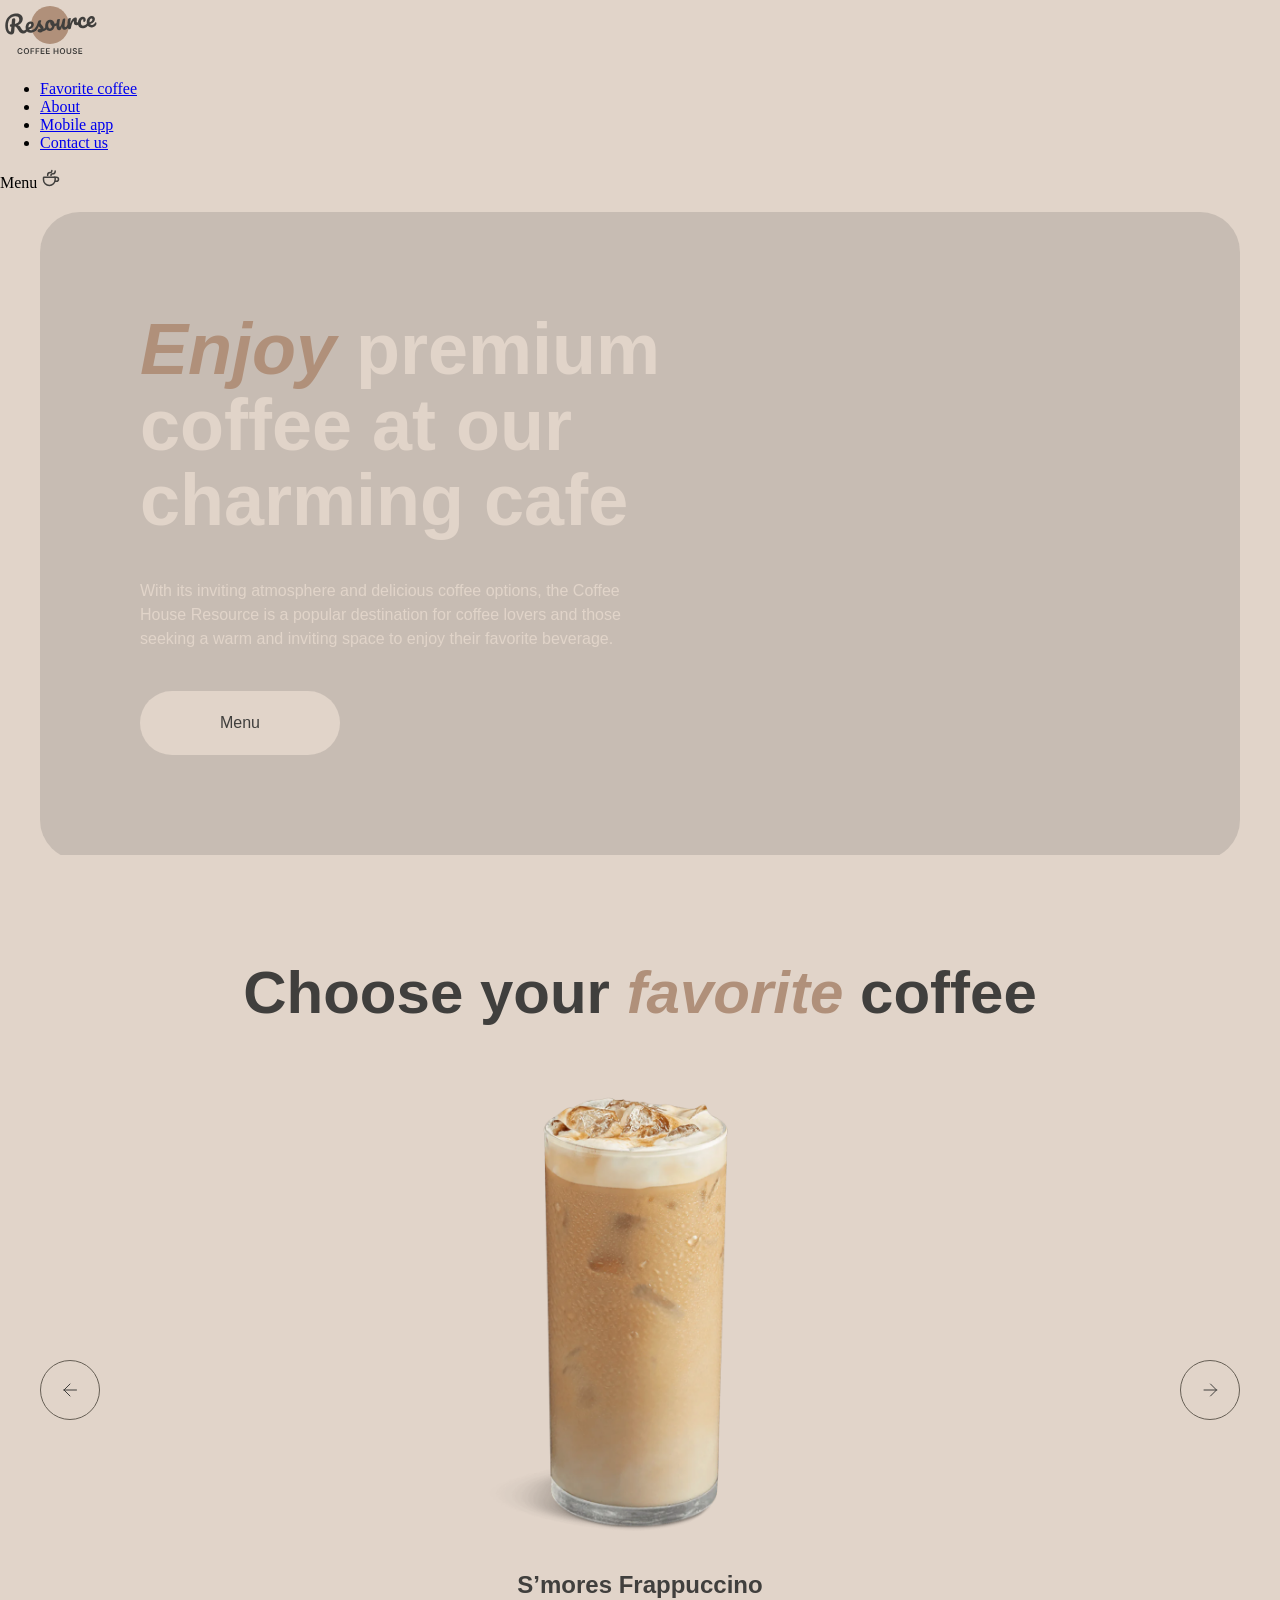
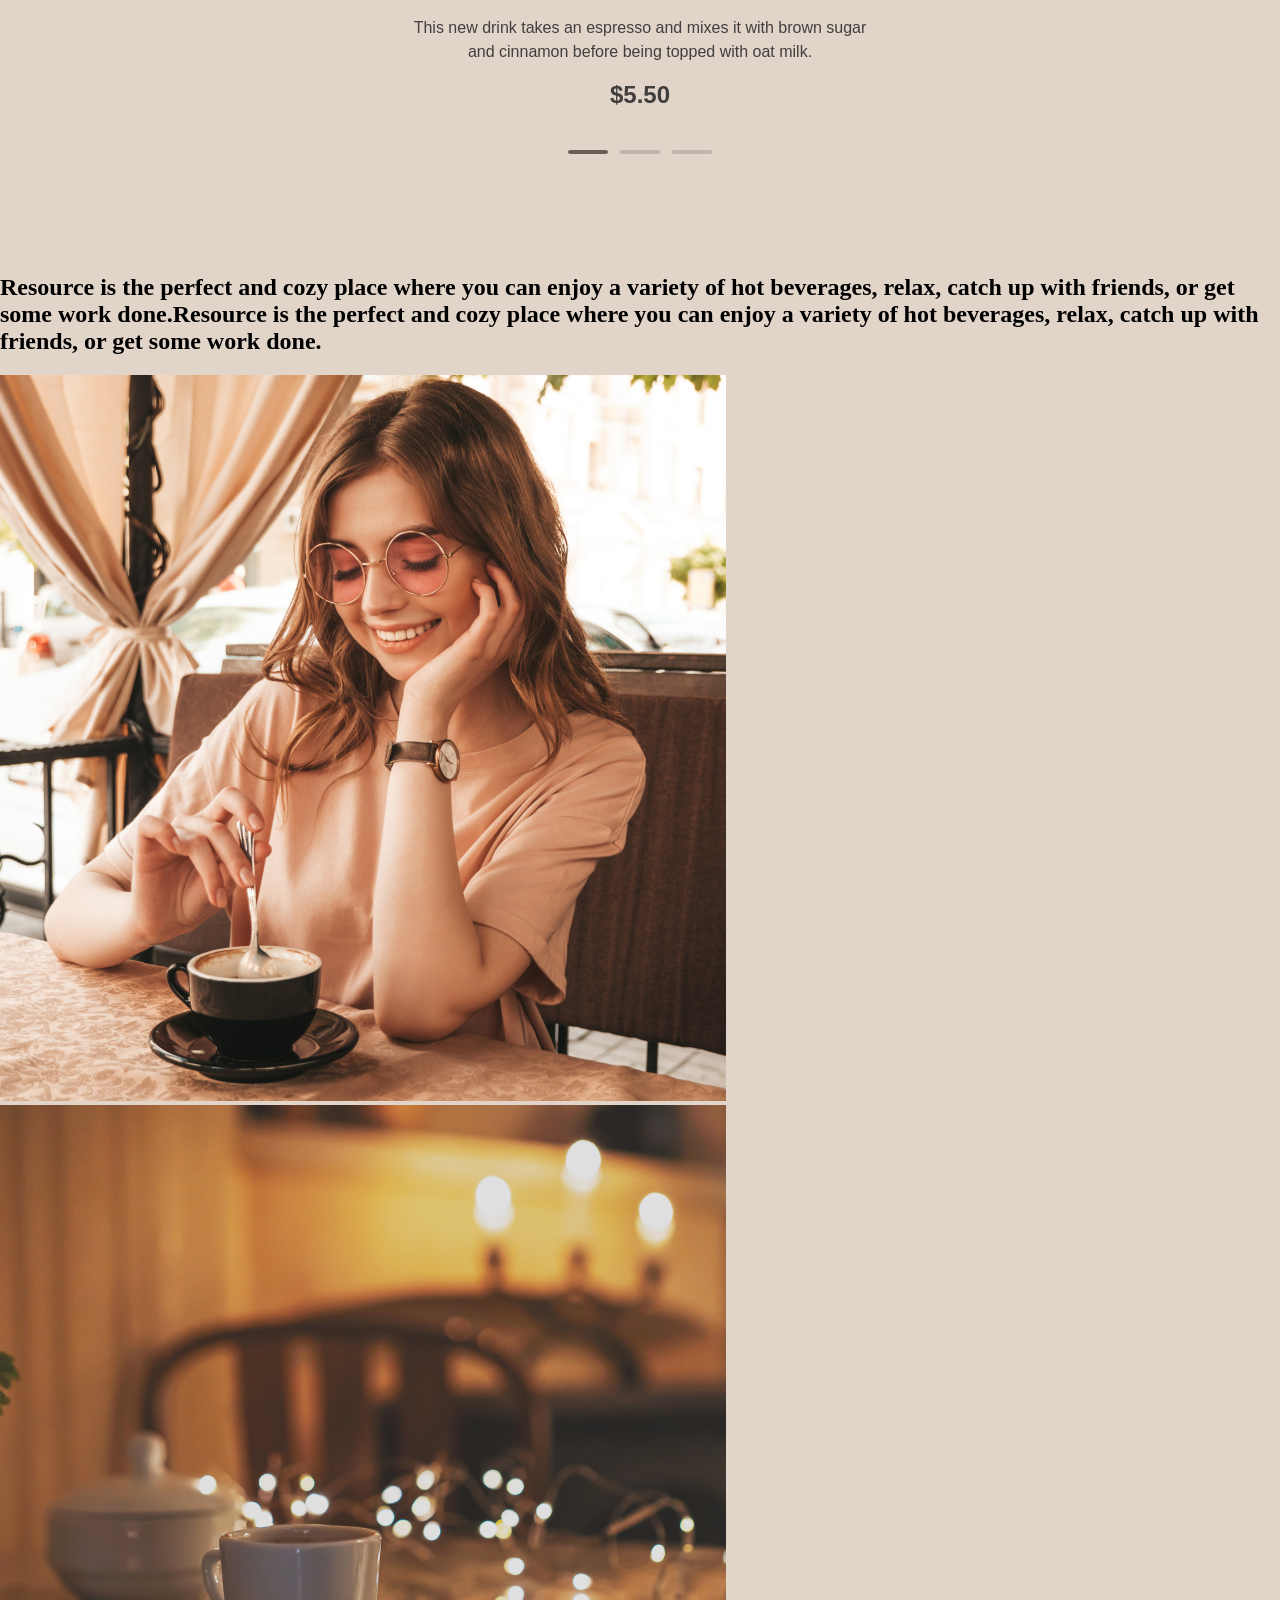
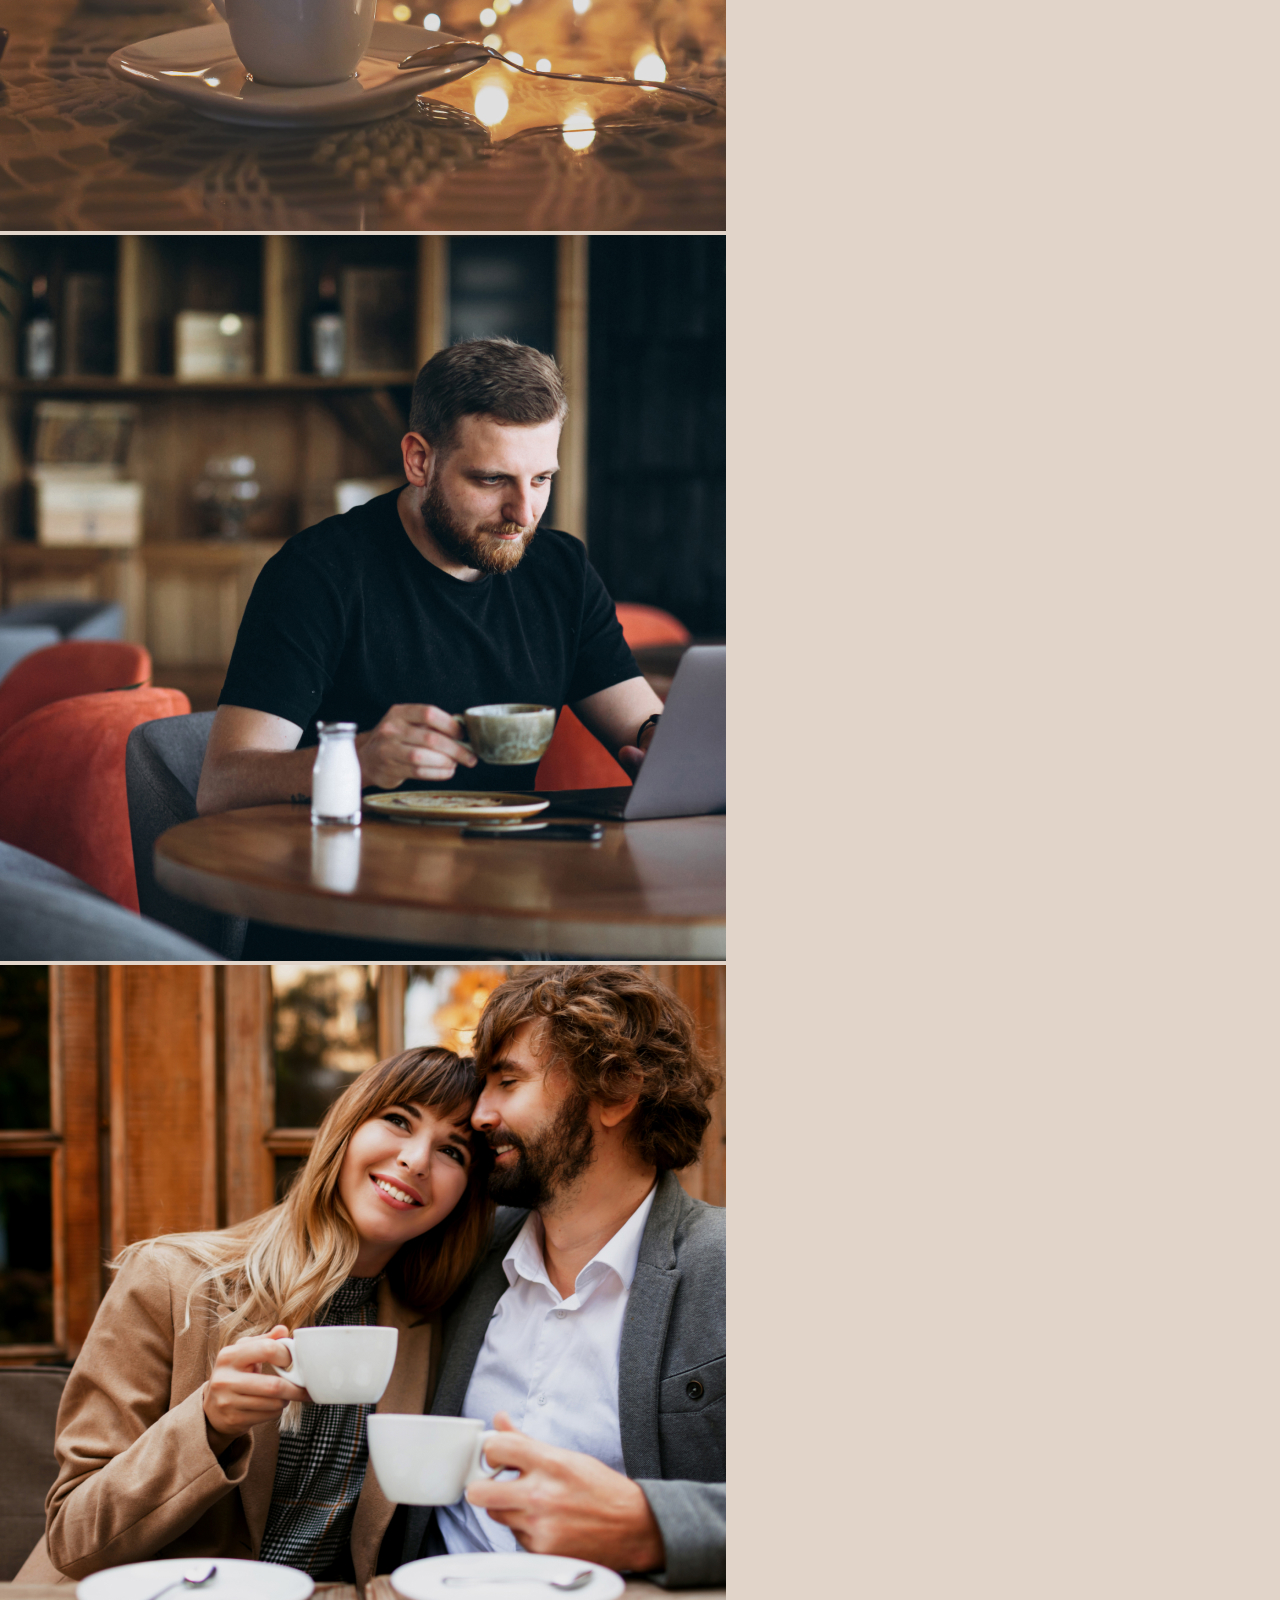
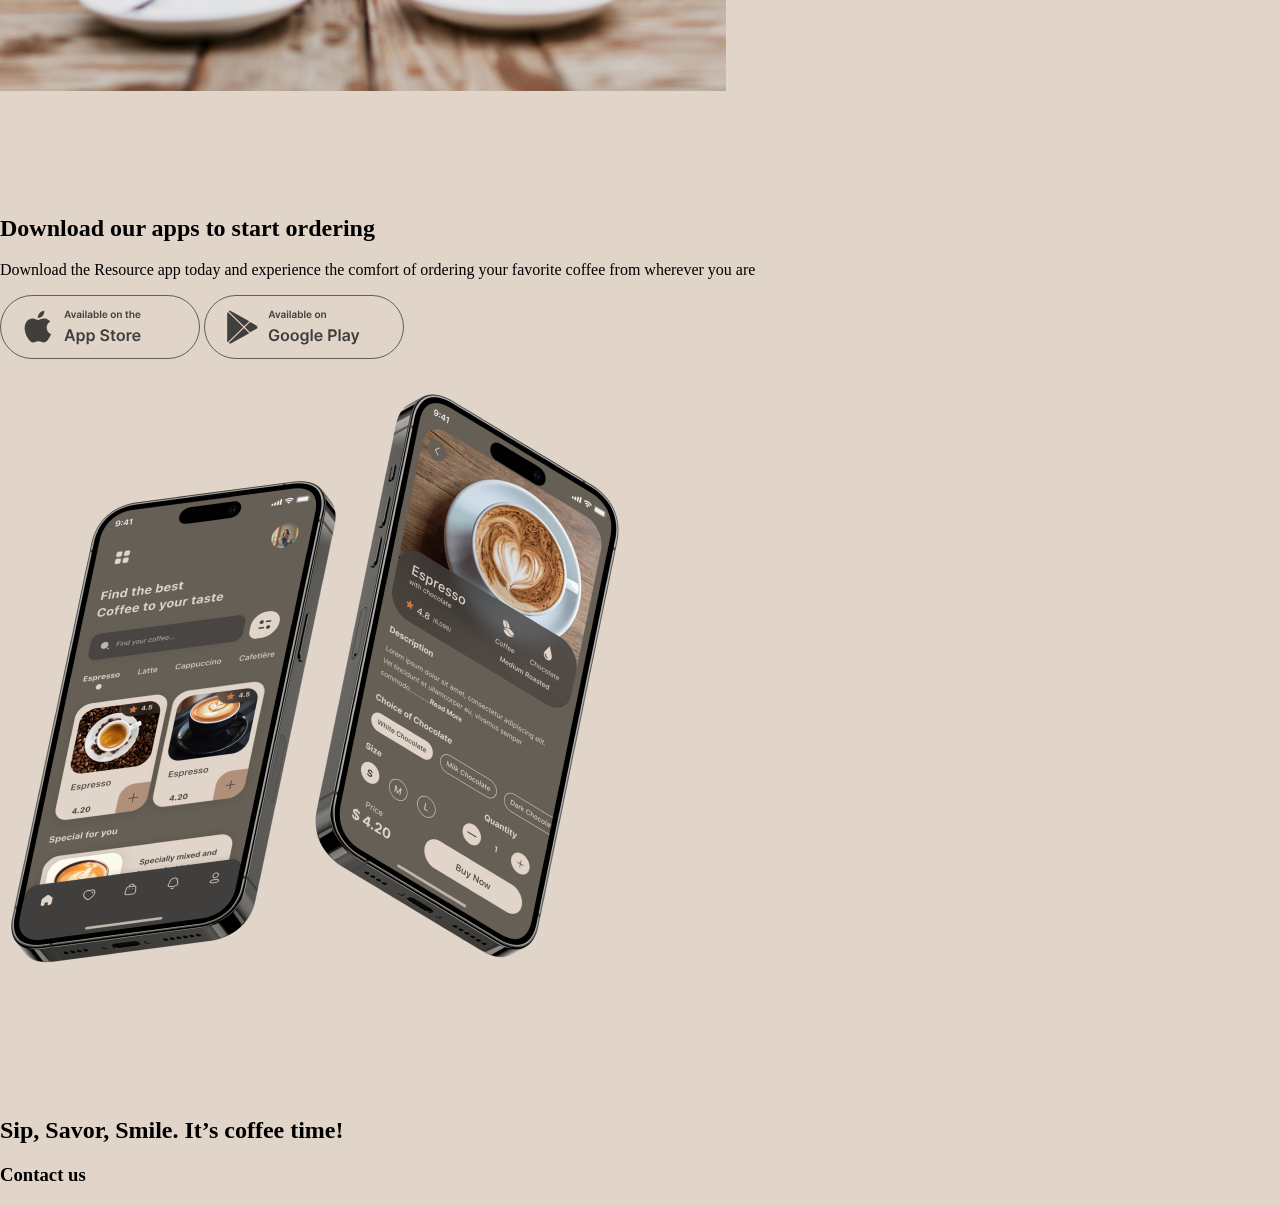
==== coffee-house/index.html @ 7f32cae4 "refactor: favourite css, hero fix" ====
<!DOCTYPE html>
<html lang="en">
<head>
    <meta charset="UTF-8">
    <meta name="viewport" content="width=device-width, initial-scale=1">
    <title>Coffee house</title>
    <link rel="icon" href="assets/icons/coffee-cup-light.svg" type="image/x-icon">
    <link rel="stylesheet" href="index.css">
    <link href="https://fonts.cdnfonts.com/css/inter" rel="stylesheet">
</head>
<body>
<header>
    <div>
        <img src="assets/icons/logo.svg" alt="logo">
        <ul>
            <li><a href="#favorite">Favorite coffee</a></li>
            <li><a href="#about">About</a></li>
            <li><a href="#mobile-app">Mobile app</a></li>
            <li><a href="#contacts">Contact us</a></li>
        </ul>
        <div>
            <span>Menu</span>
            <img src="assets/icons/coffee-cup.svg" alt="coffee cup">
        </div>
    </div>
</header>
<main>
    <section id="hero">
        <div class="container">
            <div class="hero-video">
                <video autoplay muted loop>
                    <source src="assets/video/coffee-video.mp4" type="video/mp4">
                </video>
                <div class="backdrop"></div>
            </div>
            <div class="hero-content">
                <h1><span>Enjoy</span> premium coffee at our charming cafe</h1>
                <p>With its inviting atmosphere and delicious coffee options, the Coffee House Resource is a popular
                    destination
                    for coffee lovers and those seeking a warm and inviting space to enjoy their favorite beverage.</p>
                <button>Menu</button>
            </div>
        </div>
    </section>
    <section id="favorite">
        <div class="container">
            <div class="favorite-container">
                <h2>Choose your <span>favorite</span> coffee</h2>
                <div class="slider-container">
                    <svg width="60" height="60" viewBox="0 0 60 60" fill="none" xmlns="http://www.w3.org/2000/svg">
                        <rect x="0.5" y="0.5" width="59" height="59" rx="29.5" stroke="#665F55"/>
                        <path d="M36.5 30H24M24 30L30 24M24 30L30 36" stroke="#403F3D" stroke-linecap="round"
                              stroke-linejoin="round"/>
                    </svg>
                    <div class="slider__item">
                        <img src="assets/images/coffee-slider-1.png" alt="coffee-slider-1">
                        <div class="slider__item-info">
                            <h3>S’mores Frappuccino</h3>
                            <p>This new drink takes an espresso and mixes it with brown sugar and cinnamon before being topped
                                with oat milk.</p>
                            <h3>$5.50</h3>
                        </div>
                    </div>
                    <svg width="60" height="60" viewBox="0 0 60 60" fill="none" xmlns="http://www.w3.org/2000/svg">
                        <rect x="0.5" y="0.5" width="59" height="59" rx="29.5" stroke="#665F55"/>
                        <path d="M24 30H36.5M36.5 30L30.5 24M36.5 30L30.5 36" stroke="#403F3D" stroke-linecap="round"
                              stroke-linejoin="round"/>
                    </svg>
                </div>
                <div class="slider__controls">
                    <svg width="40" height="4" viewBox="0 0 40 4" fill="none" xmlns="http://www.w3.org/2000/svg">
                        <rect width="40" height="4" rx="2" fill="#665F55"/>
                    </svg>
                    <svg width="40" height="4" viewBox="0 0 40 4" fill="none" xmlns="http://www.w3.org/2000/svg">
                        <rect width="40" height="4" rx="2" fill="#C1B6AD"/>
                    </svg>
                    <svg width="40" height="4" viewBox="0 0 40 4" fill="none" xmlns="http://www.w3.org/2000/svg">
                        <rect width="40" height="4" rx="2" fill="#C1B6AD"/>
                    </svg>
                </div>
            </div>
        </div>
    </section>
    <section id="about">
        <div class="container">
            <h2>Resource is the perfect and cozy place where you can enjoy a variety of hot beverages, relax, catch up
                with friends, or get some work done.Resource is the perfect and cozy place where you can enjoy a variety
                of hot beverages, relax, catch up with friends, or get some work done.</h2>
            <div>
                <img src="assets/images/about-1.jpg" alt="about-1">
                <img src="assets/images/about-2.jpg" alt="about-2">
                <img src="assets/images/about-3.jpg" alt="about-3">
                <img src="assets/images/about-4.jpg" alt="about-4">
            </div>
        </div>
    </section>
    <section id="mobile-app">
        <div class="container">
            <div>
                <h2>Download our apps to start ordering</h2>
                <p>
                    Download the Resource app today and experience the comfort of ordering your favorite coffee from
                    wherever you are
                </p>
                <svg width="200" height="64" viewBox="0 0 200 64" fill="none" xmlns="http://www.w3.org/2000/svg">
                    <rect x="0.5" y="0.5" width="199" height="63" rx="31.5" stroke="#665F55"/>
                    <path d="M46.7063 32.6307C46.6694 28.6324 50.0641 26.6872 50.2193 26.5966C48.2967 23.8637 45.3169 23.4903 44.2697 23.4605C41.767 23.2037 39.3393 24.9206 38.0644 24.9206C36.764 24.9206 34.8008 23.4853 32.6848 23.5275C29.962 23.5684 27.4147 25.1055 26.0176 27.4923C23.1344 32.359 25.2847 39.5108 28.047 43.4446C29.4288 45.3712 31.0435 47.5223 33.1569 47.4466C35.2245 47.3635 35.9968 46.1614 38.4919 46.1614C40.9641 46.1614 41.6893 47.4466 43.8447 47.3983C46.0637 47.3635 47.4608 45.463 48.7942 43.519C50.3911 41.3108 51.0323 39.1362 51.0578 39.0245C51.0056 39.0071 46.7483 37.4229 46.7063 32.6307Z"
                          fill="#403F3D"/>
                    <path d="M42.6347 20.8727C43.7468 19.5168 44.5076 17.672 44.2964 15.8C42.6869 15.8695 40.674 16.8855 39.5149 18.2117C38.4893 19.3803 37.5732 21.2957 37.8099 23.097C39.6179 23.2285 41.4743 22.2075 42.6347 20.8727Z"
                          fill="#403F3D"/>
                    <path d="M65.748 23H64.3417L66.9021 15.7273H68.5285L71.0924 23H69.6862L67.7437 17.2188H67.6869L65.748 23ZM65.7941 20.1484H69.6294V21.2067H65.7941V20.1484ZM76.1821 17.5455L74.2396 23H72.8192L70.8767 17.5455H72.2474L73.501 21.5973H73.5578L74.8149 17.5455H76.1821ZM78.485 23.1101C78.1394 23.1101 77.828 23.0485 77.551 22.9254C77.2764 22.8 77.0586 22.6153 76.8976 22.3714C76.739 22.1276 76.6597 21.8269 76.6597 21.4695C76.6597 21.1617 76.7165 20.9072 76.8302 20.706C76.9438 20.5047 77.0989 20.3438 77.2954 20.223C77.4919 20.1023 77.7132 20.0111 77.9594 19.9496C78.208 19.8857 78.4649 19.8395 78.73 19.8111C79.0496 19.7779 79.3089 19.7483 79.5077 19.7223C79.7066 19.6939 79.851 19.6513 79.941 19.5945C80.0333 19.5353 80.0795 19.4441 80.0795 19.321V19.2997C80.0795 19.0322 80.0001 18.825 79.8415 18.6783C79.6829 18.5315 79.4545 18.4581 79.1562 18.4581C78.8413 18.4581 78.5915 18.5268 78.4069 18.6641C78.2246 18.8014 78.1015 18.9635 78.0376 19.1506L76.8373 18.9801C76.932 18.6487 77.0882 18.3717 77.306 18.1491C77.5238 17.9242 77.7902 17.7562 78.105 17.6449C78.4199 17.5312 78.7679 17.4744 79.1491 17.4744C79.4118 17.4744 79.6734 17.5052 79.9339 17.5668C80.1943 17.6283 80.4322 17.7301 80.6476 17.8722C80.8631 18.0118 81.0359 18.2024 81.1661 18.4439C81.2987 18.6854 81.365 18.9872 81.365 19.3494V23H80.1292V22.2507H80.0866C80.0084 22.4022 79.8983 22.5443 79.7563 22.6768C79.6166 22.8071 79.4403 22.9124 79.2272 22.9929C79.0165 23.071 78.7691 23.1101 78.485 23.1101ZM78.8188 22.1655C79.0769 22.1655 79.3006 22.1146 79.49 22.0128C79.6794 21.9086 79.825 21.7713 79.9268 21.6009C80.0309 21.4304 80.083 21.2446 80.083 21.0433V20.4006C80.0428 20.4337 79.9741 20.4645 79.877 20.4929C79.7823 20.5213 79.6758 20.5462 79.5574 20.5675C79.4391 20.5888 79.3219 20.6077 79.2059 20.6243C79.0899 20.6409 78.9893 20.6551 78.904 20.6669C78.7123 20.6929 78.5406 20.7356 78.3891 20.7947C78.2376 20.8539 78.118 20.9368 78.0305 21.0433C77.9429 21.1475 77.8991 21.2824 77.8991 21.4482C77.8991 21.6849 77.9855 21.8636 78.1583 21.9844C78.3311 22.1051 78.5513 22.1655 78.8188 22.1655ZM82.6576 23V17.5455H83.9431V23H82.6576ZM83.3039 16.7713C83.1003 16.7713 82.9251 16.7038 82.7783 16.5689C82.6315 16.4316 82.5581 16.267 82.5581 16.0753C82.5581 15.8812 82.6315 15.7166 82.7783 15.5817C82.9251 15.4444 83.1003 15.3757 83.3039 15.3757C83.5099 15.3757 83.685 15.4444 83.8295 15.5817C83.9762 15.7166 84.0496 15.8812 84.0496 16.0753C84.0496 16.267 83.9762 16.4316 83.8295 16.5689C83.685 16.7038 83.5099 16.7713 83.3039 16.7713ZM86.5505 15.7273V23H85.265V15.7273H86.5505ZM89.442 23.1101C89.0964 23.1101 88.7851 23.0485 88.5081 22.9254C88.2335 22.8 88.0157 22.6153 87.8547 22.3714C87.6961 22.1276 87.6167 21.8269 87.6167 21.4695C87.6167 21.1617 87.6736 20.9072 87.7872 20.706C87.9008 20.5047 88.0559 20.3438 88.2524 20.223C88.4489 20.1023 88.6702 20.0111 88.9165 19.9496C89.165 19.8857 89.4219 19.8395 89.6871 19.8111C90.0067 19.7779 90.2659 19.7483 90.4648 19.7223C90.6636 19.6939 90.808 19.6513 90.898 19.5945C90.9903 19.5353 91.0365 19.4441 91.0365 19.321V19.2997C91.0365 19.0322 90.9572 18.825 90.7986 18.6783C90.6399 18.5315 90.4115 18.4581 90.1132 18.4581C89.7983 18.4581 89.5486 18.5268 89.3639 18.6641C89.1816 18.8014 89.0585 18.9635 88.9946 19.1506L87.7943 18.9801C87.889 18.6487 88.0452 18.3717 88.2631 18.1491C88.4809 17.9242 88.7472 17.7562 89.0621 17.6449C89.3769 17.5312 89.7249 17.4744 90.1061 17.4744C90.3689 17.4744 90.6305 17.5052 90.8909 17.5668C91.1513 17.6283 91.3892 17.7301 91.6047 17.8722C91.8201 18.0118 91.9929 18.2024 92.1231 18.4439C92.2557 18.6854 92.322 18.9872 92.322 19.3494V23H91.0862V22.2507H91.0436C90.9655 22.4022 90.8554 22.5443 90.7133 22.6768C90.5737 22.8071 90.3973 22.9124 90.1842 22.9929C89.9735 23.071 89.7261 23.1101 89.442 23.1101ZM89.7758 22.1655C90.0339 22.1655 90.2576 22.1146 90.447 22.0128C90.6364 21.9086 90.782 21.7713 90.8838 21.6009C90.988 21.4304 91.04 21.2446 91.04 21.0433V20.4006C90.9998 20.4337 90.9311 20.4645 90.8341 20.4929C90.7394 20.5213 90.6328 20.5462 90.5145 20.5675C90.3961 20.5888 90.2789 20.6077 90.1629 20.6243C90.0469 20.6409 89.9463 20.6551 89.8611 20.6669C89.6693 20.6929 89.4977 20.7356 89.3461 20.7947C89.1946 20.8539 89.0751 20.9368 88.9875 21.0433C88.8999 21.1475 88.8561 21.2824 88.8561 21.4482C88.8561 21.6849 88.9425 21.8636 89.1153 21.9844C89.2881 22.1051 89.5083 22.1655 89.7758 22.1655ZM93.6714 23V15.7273H94.9569V18.4474H95.0102C95.0765 18.3149 95.17 18.174 95.2907 18.0249C95.4115 17.8733 95.5748 17.7443 95.7808 17.6378C95.9868 17.5289 96.2496 17.4744 96.5692 17.4744C96.9906 17.4744 97.3705 17.5821 97.7091 17.7976C98.05 18.0107 98.3199 18.3267 98.5187 18.7457C98.72 19.1624 98.8206 19.6738 98.8206 20.2798C98.8206 20.8788 98.7223 21.3878 98.5258 21.8068C98.3293 22.2259 98.0618 22.5455 97.7233 22.7656C97.3847 22.9858 97.0012 23.0959 96.5727 23.0959C96.2602 23.0959 96.001 23.0438 95.795 22.9396C95.589 22.8355 95.4233 22.71 95.2979 22.5632C95.1747 22.4141 95.0789 22.2732 95.0102 22.1406H94.9356V23H93.6714ZM94.9321 20.2727C94.9321 20.6255 94.9818 20.9344 95.0812 21.1996C95.183 21.4647 95.3286 21.6719 95.518 21.821C95.7098 21.9678 95.9418 22.0412 96.214 22.0412C96.4981 22.0412 96.7361 21.9654 96.9278 21.8139C97.1196 21.66 97.264 21.4505 97.3611 21.1854C97.4605 20.9179 97.5102 20.6136 97.5102 20.2727C97.5102 19.9342 97.4617 19.6335 97.3646 19.3707C97.2675 19.108 97.1231 18.902 96.9314 18.7528C96.7396 18.6037 96.5005 18.5291 96.214 18.5291C95.9394 18.5291 95.7062 18.6013 95.5145 18.7457C95.3227 18.8902 95.1771 19.0926 95.0777 19.353C94.9806 19.6134 94.9321 19.92 94.9321 20.2727ZM101.199 15.7273V23H99.9134V15.7273H101.199ZM104.936 23.1065C104.389 23.1065 103.916 22.9929 103.519 22.7656C103.123 22.536 102.819 22.2116 102.606 21.7926C102.393 21.3712 102.286 20.8752 102.286 20.3047C102.286 19.7436 102.393 19.2512 102.606 18.8274C102.822 18.4013 103.122 18.0698 103.508 17.8331C103.894 17.594 104.347 17.4744 104.868 17.4744C105.204 17.4744 105.522 17.5289 105.82 17.6378C106.121 17.7443 106.386 17.91 106.615 18.1349C106.847 18.3598 107.03 18.6463 107.162 18.9943C107.295 19.34 107.361 19.7519 107.361 20.2301V20.6243H102.89V19.7578H106.129C106.126 19.5116 106.073 19.2926 105.969 19.1009C105.865 18.9067 105.719 18.754 105.532 18.6428C105.348 18.5315 105.132 18.4759 104.886 18.4759C104.623 18.4759 104.392 18.5398 104.193 18.6676C103.995 18.7931 103.84 18.9588 103.728 19.1648C103.619 19.3684 103.564 19.5921 103.561 19.8359V20.5923C103.561 20.9096 103.619 21.1818 103.735 21.4091C103.851 21.634 104.014 21.8068 104.222 21.9276C104.43 22.0459 104.674 22.1051 104.953 22.1051C105.14 22.1051 105.31 22.0791 105.461 22.027C105.613 21.9725 105.744 21.8932 105.855 21.7891C105.967 21.6849 106.051 21.5559 106.108 21.402L107.308 21.5369C107.232 21.8542 107.088 22.1312 106.875 22.3679C106.664 22.6023 106.394 22.7846 106.065 22.9148C105.736 23.0426 105.359 23.1065 104.936 23.1065ZM113.308 23.1065C112.776 23.1065 112.314 22.9893 111.923 22.755C111.533 22.5206 111.23 22.1927 111.014 21.7713C110.801 21.3499 110.695 20.8575 110.695 20.294C110.695 19.7306 110.801 19.237 111.014 18.8132C111.23 18.3894 111.533 18.0604 111.923 17.826C112.314 17.5916 112.776 17.4744 113.308 17.4744C113.841 17.4744 114.303 17.5916 114.693 17.826C115.084 18.0604 115.386 18.3894 115.599 18.8132C115.814 19.237 115.922 19.7306 115.922 20.294C115.922 20.8575 115.814 21.3499 115.599 21.7713C115.386 22.1927 115.084 22.5206 114.693 22.755C114.303 22.9893 113.841 23.1065 113.308 23.1065ZM113.315 22.0767C113.604 22.0767 113.846 21.9974 114.04 21.8388C114.234 21.6778 114.378 21.4624 114.473 21.1925C114.57 20.9226 114.619 20.6219 114.619 20.2905C114.619 19.9567 114.57 19.6548 114.473 19.3849C114.378 19.1127 114.234 18.8961 114.04 18.7351C113.846 18.5741 113.604 18.4936 113.315 18.4936C113.02 18.4936 112.773 18.5741 112.577 18.7351C112.383 18.8961 112.237 19.1127 112.14 19.3849C112.045 19.6548 111.998 19.9567 111.998 20.2905C111.998 20.6219 112.045 20.9226 112.14 21.1925C112.237 21.4624 112.383 21.6778 112.577 21.8388C112.773 21.9974 113.02 22.0767 113.315 22.0767ZM118.299 19.804V23H117.013V17.5455H118.242V18.4723H118.306C118.431 18.1669 118.631 17.9242 118.906 17.7443C119.183 17.5644 119.525 17.4744 119.932 17.4744C120.309 17.4744 120.636 17.5549 120.916 17.7159C121.197 17.8769 121.415 18.1101 121.569 18.4155C121.725 18.7209 121.802 19.0914 121.8 19.527V23H120.514V19.7259C120.514 19.3613 120.42 19.076 120.23 18.87C120.043 18.6641 119.784 18.5611 119.453 18.5611C119.228 18.5611 119.028 18.6108 118.853 18.7102C118.68 18.8073 118.544 18.9482 118.444 19.1328C118.347 19.3175 118.299 19.5412 118.299 19.804ZM128.311 17.5455V18.5398H125.175V17.5455H128.311ZM125.949 16.2386H127.235V21.3594C127.235 21.5322 127.261 21.6648 127.313 21.7571C127.368 21.8471 127.439 21.9086 127.526 21.9418C127.614 21.9749 127.711 21.9915 127.817 21.9915C127.898 21.9915 127.971 21.9856 128.038 21.9737C128.106 21.9619 128.158 21.9512 128.194 21.9418L128.41 22.9467C128.342 22.9704 128.244 22.9964 128.116 23.0249C127.99 23.0533 127.836 23.0698 127.654 23.0746C127.332 23.084 127.042 23.0355 126.784 22.929C126.526 22.8201 126.321 22.652 126.17 22.4247C126.021 22.1974 125.947 21.9134 125.949 21.5724V16.2386ZM130.789 19.804V23H129.503V15.7273H130.76V18.4723H130.824C130.952 18.1645 131.15 17.9219 131.417 17.7443C131.687 17.5644 132.031 17.4744 132.447 17.4744C132.826 17.4744 133.156 17.5537 133.438 17.7124C133.72 17.871 133.937 18.103 134.091 18.4084C134.248 18.7138 134.326 19.0866 134.326 19.527V23H133.04V19.7259C133.04 19.3589 132.946 19.0736 132.756 18.87C132.569 18.6641 132.306 18.5611 131.968 18.5611C131.741 18.5611 131.537 18.6108 131.357 18.7102C131.179 18.8073 131.04 18.9482 130.938 19.1328C130.839 19.3175 130.789 19.5412 130.789 19.804ZM138.051 23.1065C137.504 23.1065 137.032 22.9929 136.634 22.7656C136.239 22.536 135.934 22.2116 135.721 21.7926C135.508 21.3712 135.402 20.8752 135.402 20.3047C135.402 19.7436 135.508 19.2512 135.721 18.8274C135.937 18.4013 136.237 18.0698 136.623 17.8331C137.009 17.594 137.463 17.4744 137.983 17.4744C138.32 17.4744 138.637 17.5289 138.935 17.6378C139.236 17.7443 139.501 17.91 139.731 18.1349C139.963 18.3598 140.145 18.6463 140.277 18.9943C140.41 19.34 140.476 19.7519 140.476 20.2301V20.6243H136.005V19.7578H139.244C139.242 19.5116 139.188 19.2926 139.084 19.1009C138.98 18.9067 138.834 18.754 138.647 18.6428C138.463 18.5315 138.247 18.4759 138.001 18.4759C137.738 18.4759 137.508 18.5398 137.309 18.6676C137.11 18.7931 136.955 18.9588 136.843 19.1648C136.735 19.3684 136.679 19.5921 136.677 19.8359V20.5923C136.677 20.9096 136.735 21.1818 136.851 21.4091C136.967 21.634 137.129 21.8068 137.337 21.9276C137.545 22.0459 137.789 22.1051 138.069 22.1051C138.256 22.1051 138.425 22.0791 138.576 22.027C138.728 21.9725 138.859 21.8932 138.971 21.7891C139.082 21.6849 139.166 21.5559 139.223 21.402L140.423 21.5369C140.347 21.8542 140.203 22.1312 139.99 22.3679C139.779 22.6023 139.509 22.7846 139.18 22.9148C138.851 23.0426 138.475 23.1065 138.051 23.1065Z"
                          fill="#403F3D"/>
                    <path d="M66.642 46H64.392L68.4886 34.3636H71.0909L75.1932 46H72.9432L69.8352 36.75H69.7443L66.642 46ZM66.7159 41.4375H72.8523V43.1307H66.7159V41.4375ZM76.6349 49.2727V37.2727H78.6577V38.7159H78.777C78.883 38.5038 79.0327 38.2784 79.2259 38.0398C79.419 37.7973 79.6804 37.5909 80.0099 37.4205C80.3395 37.2462 80.7599 37.1591 81.2713 37.1591C81.9455 37.1591 82.5535 37.3314 83.0952 37.6761C83.6406 38.017 84.0724 38.5227 84.3906 39.1932C84.7126 39.8598 84.8736 40.678 84.8736 41.6477C84.8736 42.6061 84.7164 43.4205 84.402 44.0909C84.0876 44.7614 83.6596 45.2727 83.1179 45.625C82.5762 45.9773 81.9626 46.1534 81.277 46.1534C80.777 46.1534 80.3622 46.0701 80.0327 45.9034C79.7031 45.7367 79.438 45.536 79.2372 45.3011C79.0402 45.0625 78.8868 44.8371 78.777 44.625H78.6918V49.2727H76.6349ZM78.652 41.6364C78.652 42.2008 78.7315 42.6951 78.8906 43.1193C79.0535 43.5436 79.2865 43.875 79.5895 44.1136C79.8963 44.3485 80.2675 44.4659 80.7031 44.4659C81.1577 44.4659 81.5384 44.3447 81.8452 44.1023C82.152 43.8561 82.383 43.5208 82.5384 43.0966C82.6974 42.6686 82.777 42.1818 82.777 41.6364C82.777 41.0947 82.6993 40.6136 82.544 40.1932C82.3887 39.7727 82.1577 39.4432 81.8509 39.2045C81.544 38.9659 81.1615 38.8466 80.7031 38.8466C80.2637 38.8466 79.8906 38.9621 79.5838 39.1932C79.277 39.4242 79.044 39.7481 78.8849 40.1648C78.7296 40.5814 78.652 41.072 78.652 41.6364ZM86.6349 49.2727V37.2727H88.6577V38.7159H88.777C88.883 38.5038 89.0327 38.2784 89.2259 38.0398C89.419 37.7973 89.6804 37.5909 90.0099 37.4205C90.3395 37.2462 90.7599 37.1591 91.2713 37.1591C91.9455 37.1591 92.5535 37.3314 93.0952 37.6761C93.6406 38.017 94.0724 38.5227 94.3906 39.1932C94.7126 39.8598 94.8736 40.678 94.8736 41.6477C94.8736 42.6061 94.7164 43.4205 94.402 44.0909C94.0876 44.7614 93.6596 45.2727 93.1179 45.625C92.5762 45.9773 91.9626 46.1534 91.277 46.1534C90.777 46.1534 90.3622 46.0701 90.0327 45.9034C89.7031 45.7367 89.438 45.536 89.2372 45.3011C89.0402 45.0625 88.8868 44.8371 88.777 44.625H88.6918V49.2727H86.6349ZM88.652 41.6364C88.652 42.2008 88.7315 42.6951 88.8906 43.1193C89.0535 43.5436 89.2865 43.875 89.5895 44.1136C89.8963 44.3485 90.2675 44.4659 90.7031 44.4659C91.1577 44.4659 91.5384 44.3447 91.8452 44.1023C92.152 43.8561 92.383 43.5208 92.5384 43.0966C92.6974 42.6686 92.777 42.1818 92.777 41.6364C92.777 41.0947 92.6993 40.6136 92.544 40.1932C92.3887 39.7727 92.1577 39.4432 91.8509 39.2045C91.544 38.9659 91.1615 38.8466 90.7031 38.8466C90.2637 38.8466 89.8906 38.9621 89.5838 39.1932C89.277 39.4242 89.044 39.7481 88.8849 40.1648C88.7296 40.5814 88.652 41.072 88.652 41.6364ZM107.018 37.5625C106.965 37.0663 106.742 36.6799 106.348 36.4034C105.958 36.1269 105.45 35.9886 104.825 35.9886C104.386 35.9886 104.009 36.0549 103.695 36.1875C103.38 36.3201 103.14 36.5 102.973 36.7273C102.806 36.9545 102.721 37.214 102.717 37.5057C102.717 37.7481 102.772 37.9583 102.882 38.1364C102.996 38.3144 103.149 38.4659 103.342 38.5909C103.536 38.7121 103.75 38.8144 103.984 38.8977C104.219 38.9811 104.456 39.0511 104.695 39.108L105.786 39.3807C106.225 39.483 106.647 39.6212 107.053 39.7955C107.462 39.9697 107.827 40.1894 108.149 40.4545C108.475 40.7197 108.732 41.0398 108.922 41.4148C109.111 41.7898 109.206 42.2292 109.206 42.733C109.206 43.4148 109.032 44.0152 108.683 44.5341C108.335 45.0492 107.831 45.4527 107.172 45.7443C106.517 46.0322 105.723 46.1761 104.791 46.1761C103.886 46.1761 103.1 46.036 102.433 45.7557C101.77 45.4754 101.251 45.0663 100.876 44.5284C100.505 43.9905 100.304 43.3352 100.274 42.5625H102.348C102.378 42.9678 102.503 43.3049 102.723 43.5739C102.943 43.8428 103.229 44.0436 103.581 44.1761C103.937 44.3087 104.335 44.375 104.774 44.375C105.232 44.375 105.634 44.3068 105.979 44.1705C106.327 44.0303 106.6 43.8371 106.797 43.5909C106.994 43.3409 107.094 43.0492 107.098 42.7159C107.094 42.4129 107.005 42.1629 106.831 41.9659C106.657 41.7652 106.412 41.5985 106.098 41.4659C105.787 41.3295 105.424 41.2083 105.007 41.1023L103.683 40.7614C102.725 40.5152 101.967 40.142 101.411 39.642C100.857 39.1383 100.581 38.4697 100.581 37.6364C100.581 36.9508 100.767 36.3504 101.138 35.8352C101.513 35.3201 102.022 34.9205 102.666 34.6364C103.31 34.3485 104.039 34.2045 104.854 34.2045C105.679 34.2045 106.403 34.3485 107.024 34.6364C107.649 34.9205 108.14 35.3163 108.496 35.8239C108.852 36.3277 109.036 36.9072 109.047 37.5625H107.018ZM115.352 37.2727V38.8636H110.335V37.2727H115.352ZM111.574 35.1818H113.631V43.375C113.631 43.6515 113.672 43.8636 113.756 44.0114C113.843 44.1553 113.956 44.2538 114.097 44.3068C114.237 44.3598 114.392 44.3864 114.562 44.3864C114.691 44.3864 114.809 44.3769 114.915 44.358C115.025 44.339 115.108 44.322 115.165 44.3068L115.511 45.9148C115.402 45.9527 115.244 45.9943 115.04 46.0398C114.839 46.0852 114.593 46.1117 114.301 46.1193C113.786 46.1345 113.322 46.0568 112.909 45.8864C112.496 45.7121 112.169 45.4432 111.926 45.0795C111.688 44.7159 111.57 44.2614 111.574 43.7159V35.1818ZM120.786 46.1705C119.933 46.1705 119.195 45.983 118.57 45.608C117.945 45.233 117.46 44.7083 117.115 44.0341C116.774 43.3598 116.604 42.572 116.604 41.6705C116.604 40.7689 116.774 39.9792 117.115 39.3011C117.46 38.6231 117.945 38.0966 118.57 37.7216C119.195 37.3466 119.933 37.1591 120.786 37.1591C121.638 37.1591 122.376 37.3466 123.001 37.7216C123.626 38.0966 124.109 38.6231 124.45 39.3011C124.795 39.9792 124.967 40.7689 124.967 41.6705C124.967 42.572 124.795 43.3598 124.45 44.0341C124.109 44.7083 123.626 45.233 123.001 45.608C122.376 45.983 121.638 46.1705 120.786 46.1705ZM120.797 44.5227C121.259 44.5227 121.645 44.3958 121.956 44.142C122.267 43.8845 122.498 43.5398 122.649 43.108C122.804 42.6761 122.882 42.1951 122.882 41.6648C122.882 41.1307 122.804 40.6477 122.649 40.2159C122.498 39.7803 122.267 39.4337 121.956 39.1761C121.645 38.9186 121.259 38.7898 120.797 38.7898C120.323 38.7898 119.929 38.9186 119.615 39.1761C119.304 39.4337 119.071 39.7803 118.916 40.2159C118.765 40.6477 118.689 41.1307 118.689 41.6648C118.689 42.1951 118.765 42.6761 118.916 43.108C119.071 43.5398 119.304 43.8845 119.615 44.142C119.929 44.3958 120.323 44.5227 120.797 44.5227ZM126.713 46V37.2727H128.707V38.7273H128.798C128.957 38.2235 129.23 37.8352 129.616 37.5625C130.007 37.286 130.452 37.1477 130.952 37.1477C131.065 37.1477 131.192 37.1534 131.332 37.1648C131.476 37.1723 131.596 37.1856 131.69 37.2045V39.0966C131.603 39.0663 131.465 39.0398 131.276 39.017C131.09 38.9905 130.91 38.9773 130.736 38.9773C130.361 38.9773 130.024 39.0587 129.724 39.2216C129.429 39.3807 129.196 39.6023 129.026 39.8864C128.855 40.1705 128.77 40.4981 128.77 40.8693V46H126.713ZM136.561 46.1705C135.686 46.1705 134.93 45.9886 134.294 45.625C133.661 45.2576 133.175 44.7386 132.834 44.0682C132.493 43.3939 132.322 42.6004 132.322 41.6875C132.322 40.7898 132.493 40.0019 132.834 39.3239C133.179 38.642 133.66 38.1117 134.277 37.733C134.894 37.3504 135.62 37.1591 136.453 37.1591C136.991 37.1591 137.499 37.2462 137.976 37.4205C138.457 37.5909 138.881 37.8561 139.249 38.2159C139.62 38.5758 139.911 39.0341 140.124 39.5909C140.336 40.1439 140.442 40.803 140.442 41.5682V42.1989H133.288V40.8125H138.47C138.466 40.4186 138.381 40.0682 138.214 39.7614C138.048 39.4508 137.815 39.2064 137.516 39.0284C137.22 38.8504 136.875 38.7614 136.482 38.7614C136.061 38.7614 135.692 38.8636 135.374 39.0682C135.055 39.2689 134.807 39.5341 134.629 39.8636C134.455 40.1894 134.366 40.5473 134.362 40.9375V42.1477C134.362 42.6553 134.455 43.0909 134.641 43.4545C134.826 43.8144 135.086 44.0909 135.419 44.2841C135.752 44.4735 136.143 44.5682 136.589 44.5682C136.889 44.5682 137.16 44.5265 137.402 44.4432C137.644 44.3561 137.855 44.2292 138.033 44.0625C138.211 43.8958 138.345 43.6894 138.436 43.4432L140.357 43.6591C140.235 44.1667 140.004 44.6098 139.663 44.9886C139.326 45.3636 138.894 45.6553 138.368 45.8636C137.841 46.0682 137.239 46.1705 136.561 46.1705Z"
                          fill="#403F3D"/>
                </svg>
                <svg width="200" height="64" viewBox="0 0 200 64" fill="none" xmlns="http://www.w3.org/2000/svg">
                    <rect x="0.5" y="0.5" width="199" height="63" rx="31.5" stroke="#665F55"/>
                    <path d="M23.7558 17.2031C23.3933 17.573 23.1836 18.149 23.1836 18.8948V45.4995C23.1836 46.2454 23.3933 46.8213 23.7558 47.1913L23.8453 47.2725L39.1359 32.3701V32.0182L23.8453 17.1159L23.7558 17.2031Z"
                          fill="#403F3D"/>
                    <path d="M46.0776 37.34L40.9863 32.3701V32.0182L46.0837 27.0482L46.1979 27.1129L52.2345 30.4618C53.9573 31.4122 53.9573 32.9761 52.2345 33.9325L46.1979 37.2754L46.0776 37.34Z"
                          fill="#403F3D"/>
                    <path d="M45.2733 38.2008L40.0617 33.1196L24.6816 48.1167C25.2538 48.7031 26.187 48.7738 27.2481 48.1873L45.2733 38.2008Z"
                          fill="#403F3D"/>
                    <path d="M45.2733 26.1876L27.2481 16.201C26.187 15.6206 25.2538 15.6913 24.6816 16.2777L40.0617 31.2688L45.2733 26.1876Z"
                          fill="#403F3D"/>
                    <path d="M65.9765 23H64.5702L67.1306 15.7273H68.757L71.3209 23H69.9147L67.9722 17.2188H67.9154L65.9765 23ZM66.0226 20.1484H69.8579V21.2067H66.0226V20.1484ZM76.4106 17.5455L74.4681 23H73.0477L71.1052 17.5455H72.4759L73.7295 21.5973H73.7863L75.0434 17.5455H76.4106ZM78.7135 23.1101C78.3679 23.1101 78.0566 23.0485 77.7796 22.9254C77.5049 22.8 77.2871 22.6153 77.1262 22.3714C76.9675 22.1276 76.8882 21.8269 76.8882 21.4695C76.8882 21.1617 76.945 20.9072 77.0587 20.706C77.1723 20.5047 77.3274 20.3438 77.5239 20.223C77.7204 20.1023 77.9417 20.0111 78.1879 19.9496C78.4365 19.8857 78.6934 19.8395 78.9585 19.8111C79.2781 19.7779 79.5374 19.7483 79.7362 19.7223C79.9351 19.6939 80.0795 19.6513 80.1695 19.5945C80.2618 19.5353 80.308 19.4441 80.308 19.321V19.2997C80.308 19.0322 80.2287 18.825 80.07 18.6783C79.9114 18.5315 79.683 18.4581 79.3847 18.4581C79.0698 18.4581 78.82 18.5268 78.6354 18.6641C78.4531 18.8014 78.33 18.9635 78.2661 19.1506L77.0658 18.9801C77.1605 18.6487 77.3167 18.3717 77.5345 18.1491C77.7523 17.9242 78.0187 17.7562 78.3335 17.6449C78.6484 17.5312 78.9964 17.4744 79.3776 17.4744C79.6404 17.4744 79.902 17.5052 80.1624 17.5668C80.4228 17.6283 80.6607 17.7301 80.8762 17.8722C81.0916 18.0118 81.2644 18.2024 81.3946 18.4439C81.5272 18.6854 81.5935 18.9872 81.5935 19.3494V23H80.3577V22.2507H80.3151C80.2369 22.4022 80.1269 22.5443 79.9848 22.6768C79.8451 22.8071 79.6688 22.9124 79.4557 22.9929C79.245 23.071 78.9976 23.1101 78.7135 23.1101ZM79.0473 22.1655C79.3054 22.1655 79.5291 22.1146 79.7185 22.0128C79.9079 21.9086 80.0535 21.7713 80.1553 21.6009C80.2594 21.4304 80.3115 21.2446 80.3115 21.0433V20.4006C80.2713 20.4337 80.2026 20.4645 80.1056 20.4929C80.0109 20.5213 79.9043 20.5462 79.786 20.5675C79.6676 20.5888 79.5504 20.6077 79.4344 20.6243C79.3184 20.6409 79.2178 20.6551 79.1325 20.6669C78.9408 20.6929 78.7691 20.7356 78.6176 20.7947C78.4661 20.8539 78.3466 20.9368 78.259 21.0433C78.1714 21.1475 78.1276 21.2824 78.1276 21.4482C78.1276 21.6849 78.214 21.8636 78.3868 21.9844C78.5596 22.1051 78.7798 22.1655 79.0473 22.1655ZM82.8861 23V17.5455H84.1716V23H82.8861ZM83.5324 16.7713C83.3288 16.7713 83.1536 16.7038 83.0068 16.5689C82.8601 16.4316 82.7867 16.267 82.7867 16.0753C82.7867 15.8812 82.8601 15.7166 83.0068 15.5817C83.1536 15.4444 83.3288 15.3757 83.5324 15.3757C83.7384 15.3757 83.9136 15.4444 84.058 15.5817C84.2048 15.7166 84.2781 15.8812 84.2781 16.0753C84.2781 16.267 84.2048 16.4316 84.058 16.5689C83.9136 16.7038 83.7384 16.7713 83.5324 16.7713ZM86.779 15.7273V23H85.4935V15.7273H86.779ZM89.6705 23.1101C89.3249 23.1101 89.0136 23.0485 88.7366 22.9254C88.462 22.8 88.2442 22.6153 88.0832 22.3714C87.9246 22.1276 87.8453 21.8269 87.8453 21.4695C87.8453 21.1617 87.9021 20.9072 88.0157 20.706C88.1294 20.5047 88.2844 20.3438 88.4809 20.223C88.6774 20.1023 88.8988 20.0111 89.145 19.9496C89.3936 19.8857 89.6504 19.8395 89.9156 19.8111C90.2352 19.7779 90.4944 19.7483 90.6933 19.7223C90.8921 19.6939 91.0365 19.6513 91.1265 19.5945C91.2188 19.5353 91.265 19.4441 91.265 19.321V19.2997C91.265 19.0322 91.1857 18.825 91.0271 18.6783C90.8685 18.5315 90.64 18.4581 90.3417 18.4581C90.0268 18.4581 89.7771 18.5268 89.5924 18.6641C89.4101 18.8014 89.287 18.9635 89.2231 19.1506L88.0228 18.9801C88.1175 18.6487 88.2738 18.3717 88.4916 18.1491C88.7094 17.9242 88.9757 17.7562 89.2906 17.6449C89.6054 17.5312 89.9535 17.4744 90.3346 17.4744C90.5974 17.4744 90.859 17.5052 91.1194 17.5668C91.3798 17.6283 91.6177 17.7301 91.8332 17.8722C92.0486 18.0118 92.2214 18.2024 92.3517 18.4439C92.4842 18.6854 92.5505 18.9872 92.5505 19.3494V23H91.3147V22.2507H91.2721C91.194 22.4022 91.0839 22.5443 90.9419 22.6768C90.8022 22.8071 90.6258 22.9124 90.4127 22.9929C90.202 23.071 89.9546 23.1101 89.6705 23.1101ZM90.0044 22.1655C90.2624 22.1655 90.4861 22.1146 90.6755 22.0128C90.8649 21.9086 91.0105 21.7713 91.1123 21.6009C91.2165 21.4304 91.2686 21.2446 91.2686 21.0433V20.4006C91.2283 20.4337 91.1597 20.4645 91.0626 20.4929C90.9679 20.5213 90.8614 20.5462 90.743 20.5675C90.6246 20.5888 90.5074 20.6077 90.3914 20.6243C90.2754 20.6409 90.1748 20.6551 90.0896 20.6669C89.8978 20.6929 89.7262 20.7356 89.5747 20.7947C89.4231 20.8539 89.3036 20.9368 89.216 21.0433C89.1284 21.1475 89.0846 21.2824 89.0846 21.4482C89.0846 21.6849 89.171 21.8636 89.3438 21.9844C89.5167 22.1051 89.7368 22.1655 90.0044 22.1655ZM93.8999 23V15.7273H95.1855V18.4474H95.2387C95.305 18.3149 95.3985 18.174 95.5193 18.0249C95.64 17.8733 95.8034 17.7443 96.0093 17.6378C96.2153 17.5289 96.4781 17.4744 96.7977 17.4744C97.2191 17.4744 97.599 17.5821 97.9376 17.7976C98.2785 18.0107 98.5484 18.3267 98.7472 18.7457C98.9485 19.1624 99.0491 19.6738 99.0491 20.2798C99.0491 20.8788 98.9508 21.3878 98.7544 21.8068C98.5579 22.2259 98.2903 22.5455 97.9518 22.7656C97.6133 22.9858 97.2297 23.0959 96.8012 23.0959C96.4887 23.0959 96.2295 23.0438 96.0235 22.9396C95.8176 22.8355 95.6518 22.71 95.5264 22.5632C95.4033 22.4141 95.3074 22.2732 95.2387 22.1406H95.1642V23H93.8999ZM95.1606 20.2727C95.1606 20.6255 95.2103 20.9344 95.3097 21.1996C95.4115 21.4647 95.5571 21.6719 95.7465 21.821C95.9383 21.9678 96.1703 22.0412 96.4426 22.0412C96.7267 22.0412 96.9646 21.9654 97.1563 21.8139C97.3481 21.66 97.4925 21.4505 97.5896 21.1854C97.689 20.9179 97.7387 20.6136 97.7387 20.2727C97.7387 19.9342 97.6902 19.6335 97.5931 19.3707C97.4961 19.108 97.3517 18.902 97.1599 18.7528C96.9681 18.6037 96.729 18.5291 96.4426 18.5291C96.1679 18.5291 95.9347 18.6013 95.743 18.7457C95.5512 18.8902 95.4056 19.0926 95.3062 19.353C95.2091 19.6134 95.1606 19.92 95.1606 20.2727ZM101.427 15.7273V23H100.142V15.7273H101.427ZM105.164 23.1065C104.617 23.1065 104.145 22.9929 103.747 22.7656C103.352 22.536 103.048 22.2116 102.835 21.7926C102.622 21.3712 102.515 20.8752 102.515 20.3047C102.515 19.7436 102.622 19.2512 102.835 18.8274C103.05 18.4013 103.351 18.0698 103.737 17.8331C104.122 17.594 104.576 17.4744 105.097 17.4744C105.433 17.4744 105.75 17.5289 106.048 17.6378C106.349 17.7443 106.614 17.91 106.844 18.1349C107.076 18.3598 107.258 18.6463 107.391 18.9943C107.523 19.34 107.59 19.7519 107.59 20.2301V20.6243H103.119V19.7578H106.357C106.355 19.5116 106.302 19.2926 106.198 19.1009C106.093 18.9067 105.948 18.754 105.761 18.6428C105.576 18.5315 105.361 18.4759 105.114 18.4759C104.852 18.4759 104.621 18.5398 104.422 18.6676C104.223 18.7931 104.068 18.9588 103.957 19.1648C103.848 19.3684 103.792 19.5921 103.79 19.8359V20.5923C103.79 20.9096 103.848 21.1818 103.964 21.4091C104.08 21.634 104.242 21.8068 104.45 21.9276C104.659 22.0459 104.903 22.1051 105.182 22.1051C105.369 22.1051 105.538 22.0791 105.69 22.027C105.841 21.9725 105.973 21.8932 106.084 21.7891C106.195 21.6849 106.279 21.5559 106.336 21.402L107.536 21.5369C107.461 21.8542 107.316 22.1312 107.103 22.3679C106.892 22.6023 106.622 22.7846 106.293 22.9148C105.964 23.0426 105.588 23.1065 105.164 23.1065ZM113.537 23.1065C113.004 23.1065 112.543 22.9893 112.152 22.755C111.761 22.5206 111.458 22.1927 111.243 21.7713C111.03 21.3499 110.923 20.8575 110.923 20.294C110.923 19.7306 111.03 19.237 111.243 18.8132C111.458 18.3894 111.761 18.0604 112.152 17.826C112.543 17.5916 113.004 17.4744 113.537 17.4744C114.07 17.4744 114.531 17.5916 114.922 17.826C115.312 18.0604 115.614 18.3894 115.827 18.8132C116.043 19.237 116.15 19.7306 116.15 20.294C116.15 20.8575 116.043 21.3499 115.827 21.7713C115.614 22.1927 115.312 22.5206 114.922 22.755C114.531 22.9893 114.07 23.1065 113.537 23.1065ZM113.544 22.0767C113.833 22.0767 114.074 21.9974 114.268 21.8388C114.463 21.6778 114.607 21.4624 114.702 21.1925C114.799 20.9226 114.847 20.6219 114.847 20.2905C114.847 19.9567 114.799 19.6548 114.702 19.3849C114.607 19.1127 114.463 18.8961 114.268 18.7351C114.074 18.5741 113.833 18.4936 113.544 18.4936C113.248 18.4936 113.002 18.5741 112.805 18.7351C112.611 18.8961 112.466 19.1127 112.369 19.3849C112.274 19.6548 112.226 19.9567 112.226 20.2905C112.226 20.6219 112.274 20.9226 112.369 21.1925C112.466 21.4624 112.611 21.6778 112.805 21.8388C113.002 21.9974 113.248 22.0767 113.544 22.0767ZM118.527 19.804V23H117.242V17.5455H118.47V18.4723H118.534C118.66 18.1669 118.86 17.9242 119.134 17.7443C119.411 17.5644 119.753 17.4744 120.161 17.4744C120.537 17.4744 120.865 17.5549 121.144 17.7159C121.426 17.8769 121.644 18.1101 121.798 18.4155C121.954 18.7209 122.031 19.0914 122.028 19.527V23H120.743V19.7259C120.743 19.3613 120.648 19.076 120.459 18.87C120.272 18.6641 120.013 18.5611 119.681 18.5611C119.456 18.5611 119.256 18.6108 119.081 18.7102C118.908 18.8073 118.772 18.9482 118.673 19.1328C118.576 19.3175 118.527 19.5412 118.527 19.804Z"
                          fill="#403F3D"/>
                    <path d="M72.9432 38.0795C72.8485 37.7727 72.7178 37.4981 72.5511 37.2557C72.3883 37.0095 72.1913 36.7992 71.9602 36.625C71.733 36.4508 71.4716 36.3201 71.1761 36.233C70.8807 36.142 70.5587 36.0966 70.2102 36.0966C69.5852 36.0966 69.0284 36.2538 68.5398 36.5682C68.0511 36.8826 67.6667 37.3447 67.3864 37.9545C67.1098 38.5606 66.9716 39.2992 66.9716 40.1705C66.9716 41.0492 67.1098 41.7936 67.3864 42.4034C67.6629 43.0133 68.0473 43.4773 68.5398 43.7955C69.0322 44.1098 69.6042 44.267 70.2557 44.267C70.8466 44.267 71.358 44.1534 71.7898 43.9261C72.2254 43.6989 72.5606 43.3769 72.7955 42.9602C73.0303 42.5398 73.1477 42.0473 73.1477 41.483L73.625 41.5568H70.4659V39.9091H75.1875V41.3068C75.1875 42.303 74.9754 43.1648 74.5511 43.892C74.1269 44.6193 73.5436 45.1799 72.8011 45.5739C72.0587 45.964 71.2064 46.1591 70.2443 46.1591C69.1723 46.1591 68.2311 45.9186 67.4205 45.4375C66.6136 44.9527 65.983 44.2652 65.5284 43.375C65.0777 42.4811 64.8523 41.4205 64.8523 40.1932C64.8523 39.2538 64.9848 38.4148 65.25 37.6761C65.5189 36.9375 65.8939 36.3106 66.375 35.7955C66.8561 35.2765 67.4205 34.8826 68.0682 34.6136C68.7159 34.3409 69.4205 34.2045 70.1818 34.2045C70.8258 34.2045 71.4261 34.2992 71.983 34.4886C72.5398 34.6742 73.0341 34.9394 73.4659 35.2841C73.9015 35.6288 74.2595 36.0379 74.5398 36.5114C74.8201 36.9848 75.0038 37.5076 75.0909 38.0795H72.9432ZM80.9418 46.1705C80.0895 46.1705 79.3509 45.983 78.7259 45.608C78.1009 45.233 77.616 44.7083 77.2713 44.0341C76.9304 43.3598 76.7599 42.572 76.7599 41.6705C76.7599 40.7689 76.9304 39.9792 77.2713 39.3011C77.616 38.6231 78.1009 38.0966 78.7259 37.7216C79.3509 37.3466 80.0895 37.1591 80.9418 37.1591C81.794 37.1591 82.5327 37.3466 83.1577 37.7216C83.7827 38.0966 84.2656 38.6231 84.6065 39.3011C84.9512 39.9792 85.1236 40.7689 85.1236 41.6705C85.1236 42.572 84.9512 43.3598 84.6065 44.0341C84.2656 44.7083 83.7827 45.233 83.1577 45.608C82.5327 45.983 81.794 46.1705 80.9418 46.1705ZM80.9531 44.5227C81.4152 44.5227 81.8016 44.3958 82.1122 44.142C82.4228 43.8845 82.6539 43.5398 82.8054 43.108C82.9607 42.6761 83.0384 42.1951 83.0384 41.6648C83.0384 41.1307 82.9607 40.6477 82.8054 40.2159C82.6539 39.7803 82.4228 39.4337 82.1122 39.1761C81.8016 38.9186 81.4152 38.7898 80.9531 38.7898C80.4796 38.7898 80.0857 38.9186 79.7713 39.1761C79.4607 39.4337 79.2277 39.7803 79.0724 40.2159C78.9209 40.6477 78.8452 41.1307 78.8452 41.6648C78.8452 42.1951 78.9209 42.6761 79.0724 43.108C79.2277 43.5398 79.4607 43.8845 79.7713 44.142C80.0857 44.3958 80.4796 44.5227 80.9531 44.5227ZM90.6761 46.1705C89.8239 46.1705 89.0852 45.983 88.4602 45.608C87.8352 45.233 87.3504 44.7083 87.0057 44.0341C86.6648 43.3598 86.4943 42.572 86.4943 41.6705C86.4943 40.7689 86.6648 39.9792 87.0057 39.3011C87.3504 38.6231 87.8352 38.0966 88.4602 37.7216C89.0852 37.3466 89.8239 37.1591 90.6761 37.1591C91.5284 37.1591 92.267 37.3466 92.892 37.7216C93.517 38.0966 94 38.6231 94.3409 39.3011C94.6856 39.9792 94.858 40.7689 94.858 41.6705C94.858 42.572 94.6856 43.3598 94.3409 44.0341C94 44.7083 93.517 45.233 92.892 45.608C92.267 45.983 91.5284 46.1705 90.6761 46.1705ZM90.6875 44.5227C91.1496 44.5227 91.536 44.3958 91.8466 44.142C92.1572 43.8845 92.3883 43.5398 92.5398 43.108C92.6951 42.6761 92.7727 42.1951 92.7727 41.6648C92.7727 41.1307 92.6951 40.6477 92.5398 40.2159C92.3883 39.7803 92.1572 39.4337 91.8466 39.1761C91.536 38.9186 91.1496 38.7898 90.6875 38.7898C90.214 38.7898 89.8201 38.9186 89.5057 39.1761C89.1951 39.4337 88.9621 39.7803 88.8068 40.2159C88.6553 40.6477 88.5795 41.1307 88.5795 41.6648C88.5795 42.1951 88.6553 42.6761 88.8068 43.108C88.9621 43.5398 89.1951 43.8845 89.5057 44.142C89.8201 44.3958 90.214 44.5227 90.6875 44.5227ZM100.399 49.4545C99.6605 49.4545 99.026 49.3542 98.4957 49.1534C97.9654 48.9564 97.5393 48.6913 97.2173 48.358C96.8954 48.0246 96.6719 47.6553 96.5469 47.25L98.3991 46.8011C98.4825 46.9716 98.6037 47.1402 98.7628 47.3068C98.9219 47.4773 99.1359 47.6174 99.4048 47.7273C99.6776 47.8409 100.02 47.8977 100.433 47.8977C101.017 47.8977 101.5 47.7557 101.882 47.4716C102.265 47.1913 102.456 46.7292 102.456 46.0852V44.4318H102.354C102.248 44.6439 102.092 44.8617 101.888 45.0852C101.687 45.3087 101.42 45.4962 101.087 45.6477C100.757 45.7992 100.342 45.875 99.8423 45.875C99.1719 45.875 98.5639 45.7178 98.0185 45.4034C97.4768 45.0852 97.045 44.6117 96.723 43.983C96.4048 43.3504 96.2457 42.5587 96.2457 41.608C96.2457 40.6496 96.4048 39.8409 96.723 39.1818C97.045 38.5189 97.4787 38.017 98.0241 37.6761C98.5696 37.3314 99.1776 37.1591 99.848 37.1591C100.359 37.1591 100.78 37.2462 101.109 37.4205C101.443 37.5909 101.708 37.7973 101.905 38.0398C102.102 38.2784 102.251 38.5038 102.354 38.7159H102.467V37.2727H104.496V46.142C104.496 46.8883 104.318 47.5057 103.962 47.9943C103.606 48.483 103.119 48.8485 102.501 49.0909C101.884 49.3333 101.183 49.4545 100.399 49.4545ZM100.416 44.2614C100.852 44.2614 101.223 44.1553 101.53 43.9432C101.837 43.7311 102.07 43.4261 102.229 43.0284C102.388 42.6307 102.467 42.1534 102.467 41.5966C102.467 41.0473 102.388 40.5663 102.229 40.1534C102.073 39.7405 101.842 39.4205 101.536 39.1932C101.232 38.9621 100.859 38.8466 100.416 38.8466C99.9579 38.8466 99.5753 38.9659 99.2685 39.2045C98.9616 39.4432 98.7306 39.7708 98.5753 40.1875C98.42 40.6004 98.3423 41.0701 98.3423 41.5966C98.3423 42.1307 98.42 42.5985 98.5753 43C98.7344 43.3977 98.9673 43.7083 99.2741 43.9318C99.5848 44.1515 99.9654 44.2614 100.416 44.2614ZM108.661 34.3636V46H106.604V34.3636H108.661ZM114.639 46.1705C113.764 46.1705 113.009 45.9886 112.372 45.625C111.74 45.2576 111.253 44.7386 110.912 44.0682C110.571 43.3939 110.401 42.6004 110.401 41.6875C110.401 40.7898 110.571 40.0019 110.912 39.3239C111.257 38.642 111.738 38.1117 112.355 37.733C112.973 37.3504 113.698 37.1591 114.531 37.1591C115.069 37.1591 115.577 37.2462 116.054 37.4205C116.535 37.5909 116.959 37.8561 117.327 38.2159C117.698 38.5758 117.99 39.0341 118.202 39.5909C118.414 40.1439 118.52 40.803 118.52 41.5682V42.1989H111.366V40.8125H116.548C116.545 40.4186 116.459 40.0682 116.293 39.7614C116.126 39.4508 115.893 39.2064 115.594 39.0284C115.298 38.8504 114.954 38.7614 114.56 38.7614C114.139 38.7614 113.77 38.8636 113.452 39.0682C113.134 39.2689 112.885 39.5341 112.707 39.8636C112.533 40.1894 112.444 40.5473 112.44 40.9375V42.1477C112.44 42.6553 112.533 43.0909 112.719 43.4545C112.904 43.8144 113.164 44.0909 113.497 44.2841C113.83 44.4735 114.221 44.5682 114.668 44.5682C114.967 44.5682 115.238 44.5265 115.48 44.4432C115.723 44.3561 115.933 44.2292 116.111 44.0625C116.289 43.8958 116.423 43.6894 116.514 43.4432L118.435 43.6591C118.313 44.1667 118.082 44.6098 117.741 44.9886C117.404 45.3636 116.973 45.6553 116.446 45.8636C115.92 46.0682 115.317 46.1705 114.639 46.1705ZM124.32 46V34.3636H128.683C129.577 34.3636 130.327 34.5303 130.933 34.8636C131.543 35.197 132.003 35.6553 132.314 36.2386C132.628 36.8182 132.786 37.4773 132.786 38.2159C132.786 38.9621 132.628 39.625 132.314 40.2045C132 40.7841 131.536 41.2405 130.922 41.5739C130.308 41.9034 129.553 42.0682 128.655 42.0682H125.763V40.3352H128.371C128.893 40.3352 129.321 40.2443 129.655 40.0625C129.988 39.8807 130.234 39.6307 130.393 39.3125C130.556 38.9943 130.638 38.6288 130.638 38.2159C130.638 37.803 130.556 37.4394 130.393 37.125C130.234 36.8106 129.986 36.5663 129.649 36.392C129.316 36.214 128.886 36.125 128.359 36.125H126.428V46H124.32ZM136.582 34.3636V46H134.526V34.3636H136.582ZM141.209 46.1761C140.656 46.1761 140.158 46.0777 139.714 45.8807C139.275 45.6799 138.927 45.3845 138.669 44.9943C138.415 44.6042 138.288 44.1231 138.288 43.5511C138.288 43.0587 138.379 42.6515 138.561 42.3295C138.743 42.0076 138.991 41.75 139.305 41.5568C139.62 41.3636 139.974 41.2178 140.368 41.1193C140.766 41.017 141.177 40.9432 141.601 40.8977C142.112 40.8447 142.527 40.7973 142.845 40.7557C143.163 40.7102 143.394 40.642 143.538 40.5511C143.686 40.4564 143.76 40.3106 143.76 40.1136V40.0795C143.76 39.6515 143.633 39.3201 143.379 39.0852C143.125 38.8504 142.76 38.733 142.283 38.733C141.779 38.733 141.379 38.8428 141.084 39.0625C140.792 39.2822 140.595 39.5417 140.493 39.8409L138.572 39.5682C138.724 39.0379 138.974 38.5947 139.322 38.2386C139.671 37.8788 140.097 37.6098 140.601 37.4318C141.105 37.25 141.661 37.1591 142.271 37.1591C142.692 37.1591 143.11 37.2083 143.527 37.3068C143.944 37.4053 144.324 37.5682 144.669 37.7955C145.014 38.0189 145.29 38.3239 145.499 38.7102C145.711 39.0966 145.817 39.5795 145.817 40.1591V46H143.839V44.8011H143.771C143.646 45.0436 143.47 45.2708 143.243 45.483C143.019 45.6913 142.737 45.8598 142.396 45.9886C142.059 46.1136 141.663 46.1761 141.209 46.1761ZM141.743 44.6648C142.156 44.6648 142.514 44.5833 142.817 44.4205C143.12 44.2538 143.353 44.0341 143.516 43.7614C143.682 43.4886 143.766 43.1913 143.766 42.8693V41.8409C143.701 41.8939 143.591 41.9432 143.436 41.9886C143.285 42.0341 143.114 42.0739 142.925 42.108C142.735 42.142 142.548 42.1723 142.362 42.1989C142.177 42.2254 142.016 42.2481 141.879 42.267C141.572 42.3087 141.298 42.3769 141.055 42.4716C140.813 42.5663 140.622 42.6989 140.482 42.8693C140.341 43.036 140.271 43.2519 140.271 43.517C140.271 43.8958 140.41 44.1818 140.686 44.375C140.963 44.5682 141.315 44.6648 141.743 44.6648ZM148.851 49.2727C148.571 49.2727 148.311 49.25 148.072 49.2045C147.838 49.1629 147.65 49.1136 147.51 49.0568L147.987 47.4545C148.286 47.5417 148.554 47.5833 148.788 47.5795C149.023 47.5758 149.23 47.5019 149.408 47.358C149.589 47.2178 149.743 46.983 149.868 46.6534L150.044 46.1818L146.879 37.2727H149.061L151.072 43.8636H151.163L153.18 37.2727H155.368L151.874 47.0568C151.711 47.5189 151.495 47.9148 151.226 48.2443C150.957 48.5777 150.627 48.8314 150.237 49.0057C149.851 49.1837 149.389 49.2727 148.851 49.2727Z"
                          fill="#403F3D"/>
                </svg>
            </div>
            <img src="assets/images/mobile-screens.png" alt="mobile-screens">
        </div>
    </section>
    <section id="contacts">
        <div class="container">
            <div>
                <h2>Sip, Savor, Smile. It’s coffee time!</h2>
            </div>
            <div>
                <h3>Contact us</h3>
            </div>
        </div>
    </section>
</main>
<footer>

</footer>
</body>
</html>
---- coffee-house/index.css ----
html, body {
    width: 100%;
    margin: 0 auto;
    padding: 0;
    background-color: #E1D4C9;
}

html {
    scroll-behavior: smooth;
    -webkit-text-size-adjust: 100%;
}

.container {
    max-width: 1440px;
    margin: 0 auto;
    box-sizing: border-box;
}

header {
    padding-bottom: 20px;
}

main {
    display: flex;
    flex-direction: column;
    gap: 100px;
}

#hero {
    position: relative;
    overflow: hidden;
}

.hero-video {
    border-radius: 40px;
    overflow: hidden;
    position: absolute;
    top: 0;
    left: 40px;
    right: 40px;
    box-sizing: border-box;
    max-width: 1440px;
    margin: 0 auto;
}

.hero-video video {
    width: 100%;
    height: 644px;
    object-fit: cover;
}

.backdrop {
    position: absolute;
    background-color: #403F3DCC;
    opacity: 20%;
    top: 0;
    left: 0;
    right: 0;
    bottom: 0;
}

.hero-content {
    max-width: 530px;
    z-index: 10;
    position: relative;
    display: flex;
    flex-direction: column;
    gap: 40px;
    margin: 100px 0 100px 140px;
}

.hero-content h1 {
    font-family: 'Inter', sans-serif;
    font-weight: 600;
    font-size: 72px;
    line-height: 105%;
    color: #E1D4C9;
    margin: 0;
}

.hero-content h1 span {
    font-style: italic;
    color: #B0907A;
}

.hero-content p {
    font-family: 'Inter', sans-serif;
    font-weight: 400;
    font-size: 16px;
    line-height: 150%;
    color: #E1D4C9;
    margin: 0;
}

.hero-content button {
    font-family: 'Inter', sans-serif;
    font-weight: 400;
    font-size: 16px;
    line-height: 150%;
    color: #403F3D;
    background-color: #E1D4C9;
    border-radius: 100px;
    width: 200px;
    height: 64px;
    border: none;
}

.favorite-container {
    display: flex;
    flex-direction: column;
    gap: 40px;
}

#favorite h2 {
    font-family: 'Inter', sans-serif;
    font-weight: 600;
    font-size: 60px;
    line-height: 125%;
    color: #403F3D;
    margin: 0;
    text-align: center;
}

#favorite h2 span {
    font-style: italic;
    color: #B0907A;
}

.slider-container {
    padding: 0 40px;
    display: flex;
    justify-content: space-between;
    align-items: center;
}

.slider__item {
    display: flex;
    flex-direction: column;
    align-items: center;
    max-width: 480px;
    gap: 20px;
}

.slider__item img {
    max-width: 480px;
    max-height: 480px;
}

.slider__item-info {
    display: flex;
    flex-direction: column;
    align-items: center;
    gap: 16px;
}

.slider__item-info h3 {
    font-family: 'Inter', sans-serif;
    font-weight: 600;
    font-size: 24px;
    line-height: 125%;
    color: #403F3D;
    margin: 0;
}

.slider__item-info p {
    font-family: 'Inter', sans-serif;
    font-weight: 400;
    font-size: 16px;
    line-height: 150%;
    color: #403F3D;
    margin: 0;
    text-align: center;
}

.slider__controls {
    display: flex;
    flex-direction: row;
    gap: 12px;
    justify-content: center;
}

@media (max-width: 1000px) {
    .hero-content {
        margin: 100px 0 100px 100px;
    }
}

@media (max-width: 760px) {
    #hero {
        height: 552px;
    }

    .hero-video {
        left: 16px;
        right: 16px;
    }

    .hero-video video {
        height: 552px;
    }

    .hero-content {
        margin: 60px 32px;
    }

    .hero-content h1 {
        font-size: 42px;
        line-height: 114.99999999999999%;
    }

    .slider-container {
        padding: 40px 40px 0 40px;
        display: flex;
        justify-content: center;
        align-items: center;
    }

    .slider-container svg {
        display: none;
    }

    #favorite h2 {
        font-size: 32px;
    }

    .slider__item {
        display: flex;
        flex-direction: column;
        align-items: center;
        max-width: 348px;
        gap: 20px;
    }

    .slider__item img {
        max-width: 348px;
        max-height: 348px;
    }
}
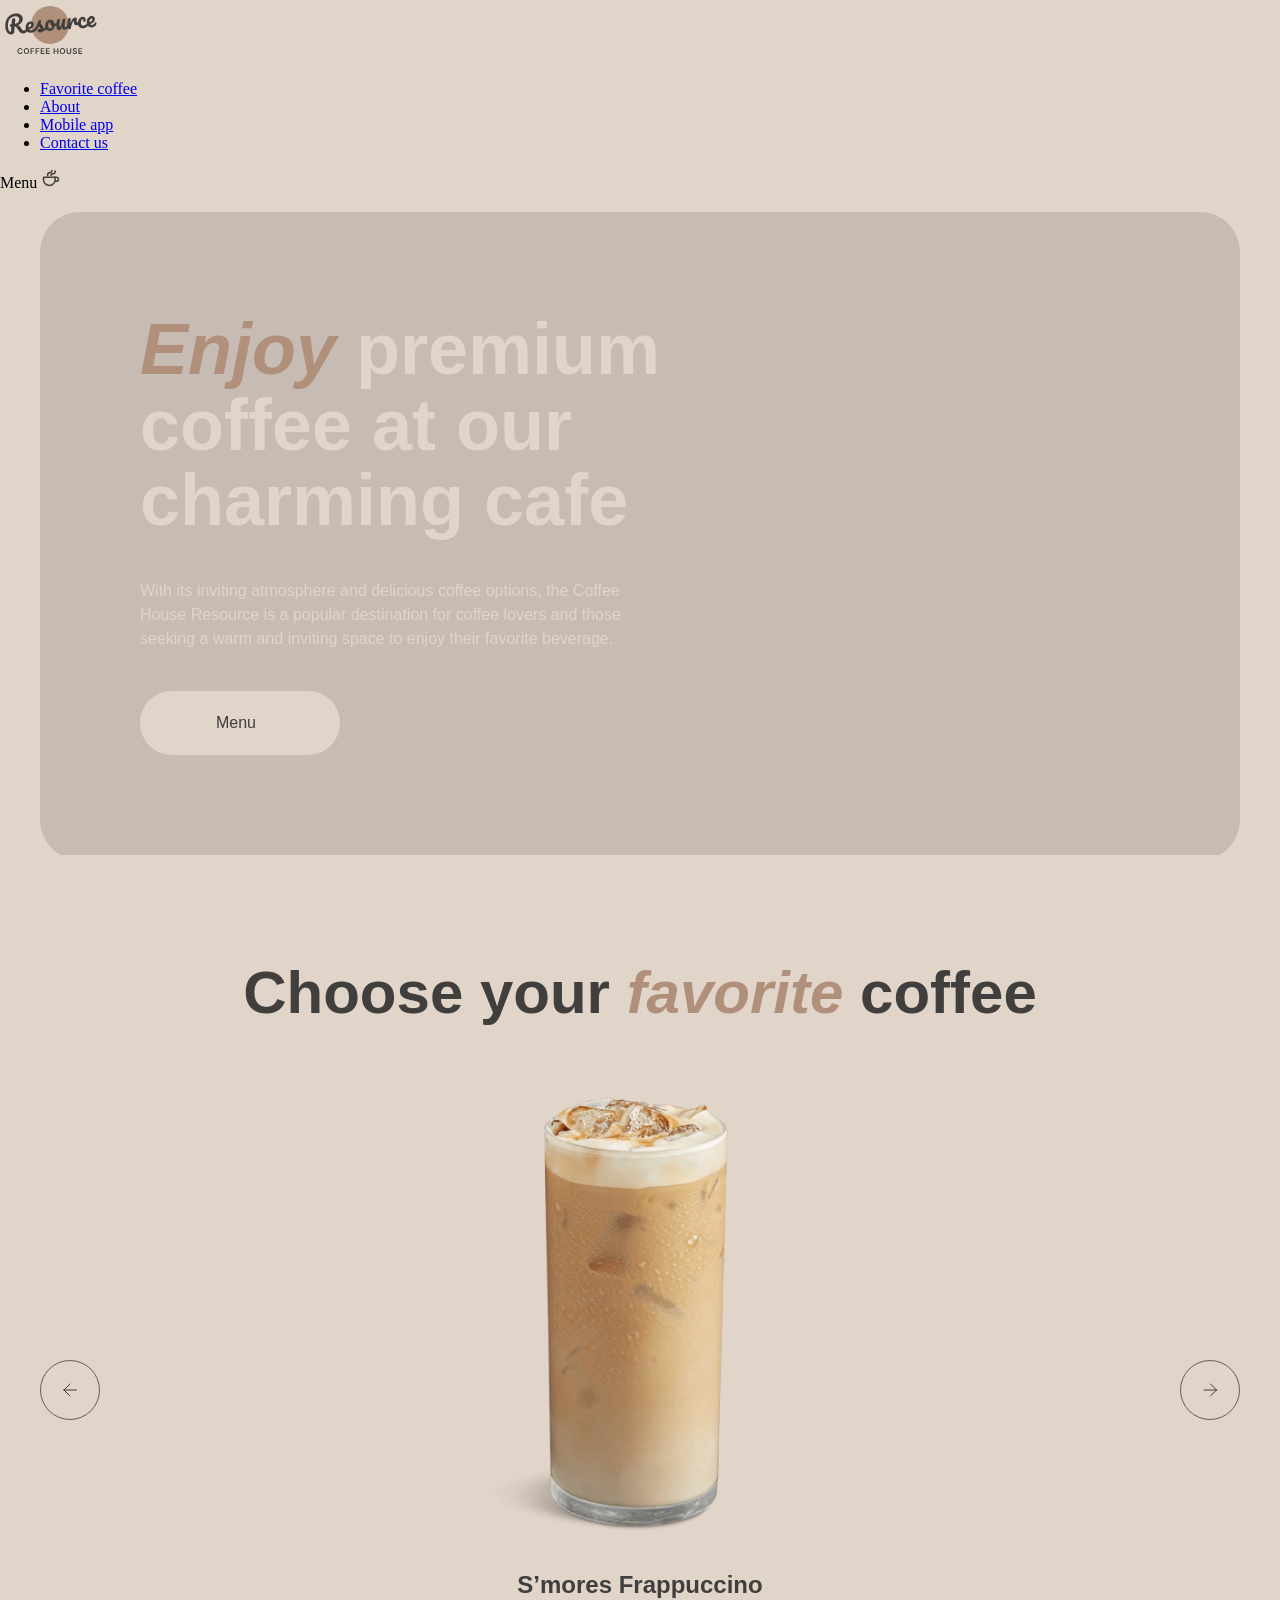
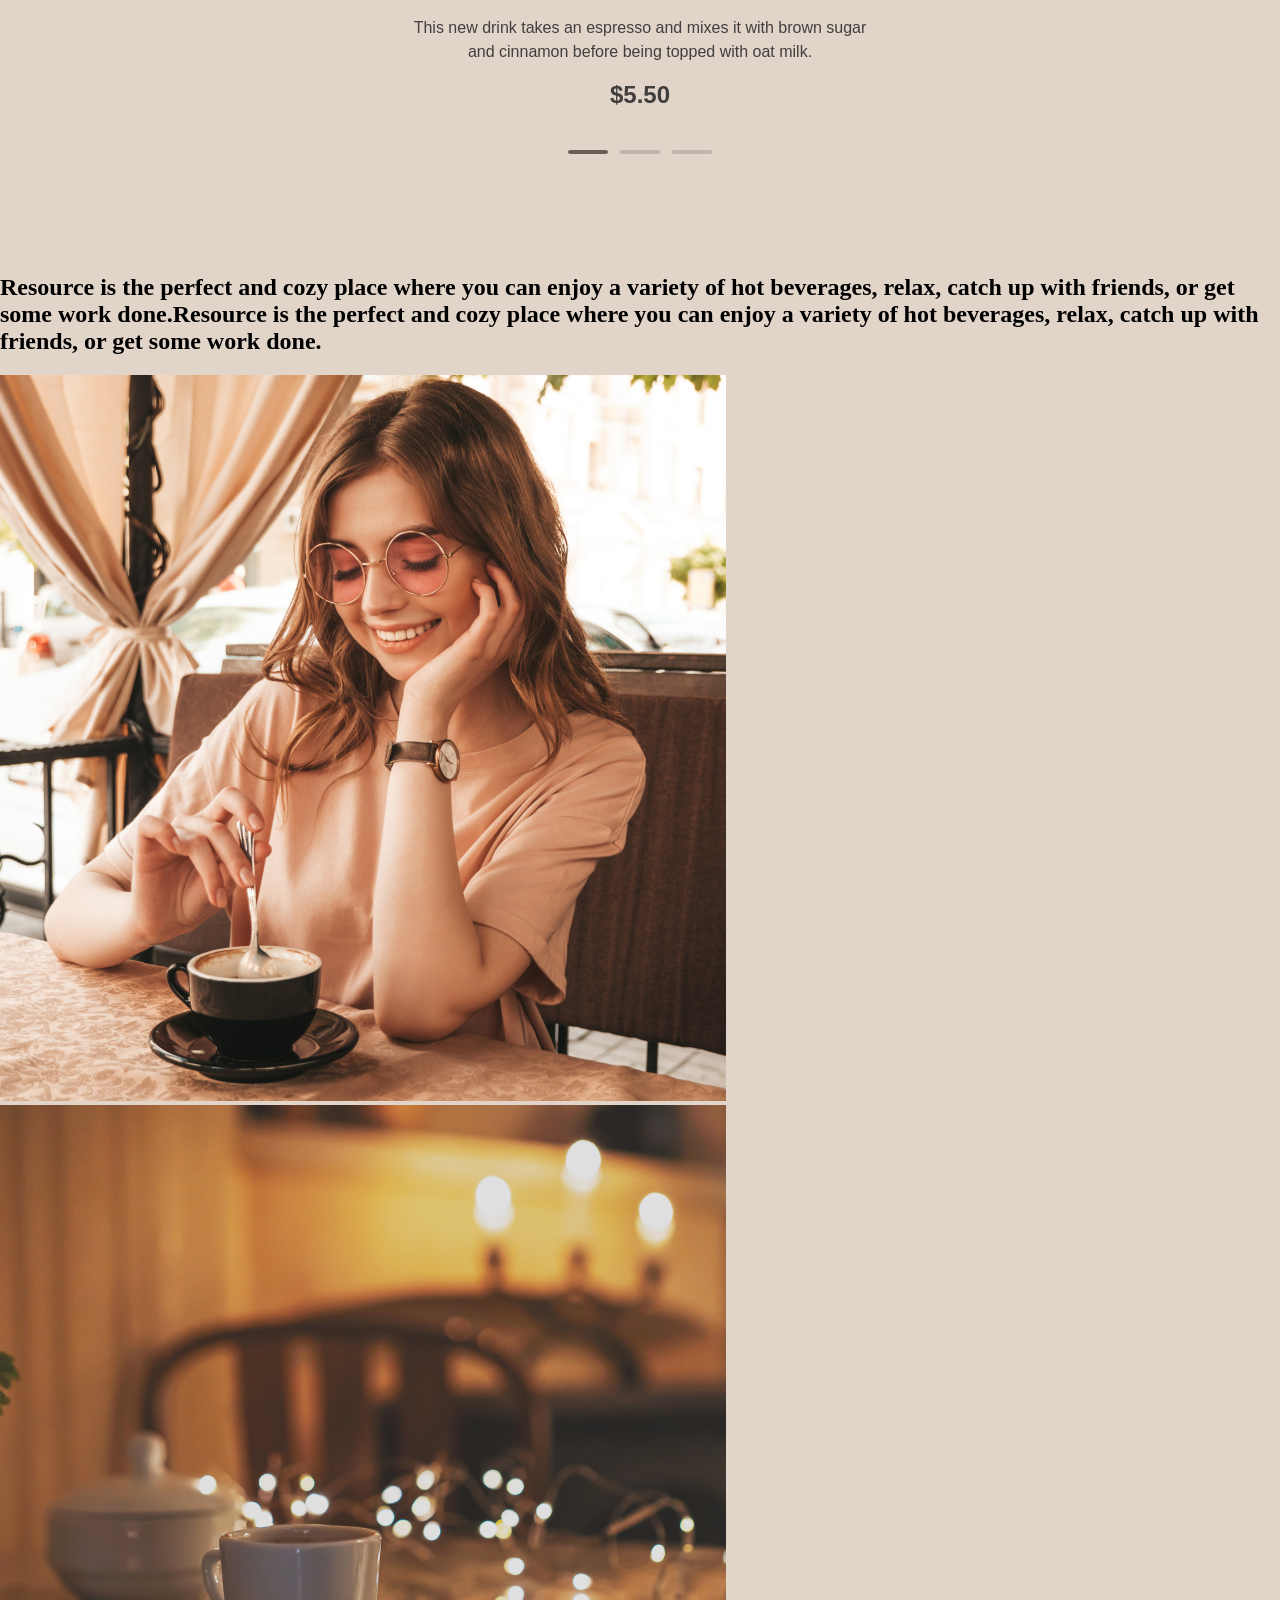
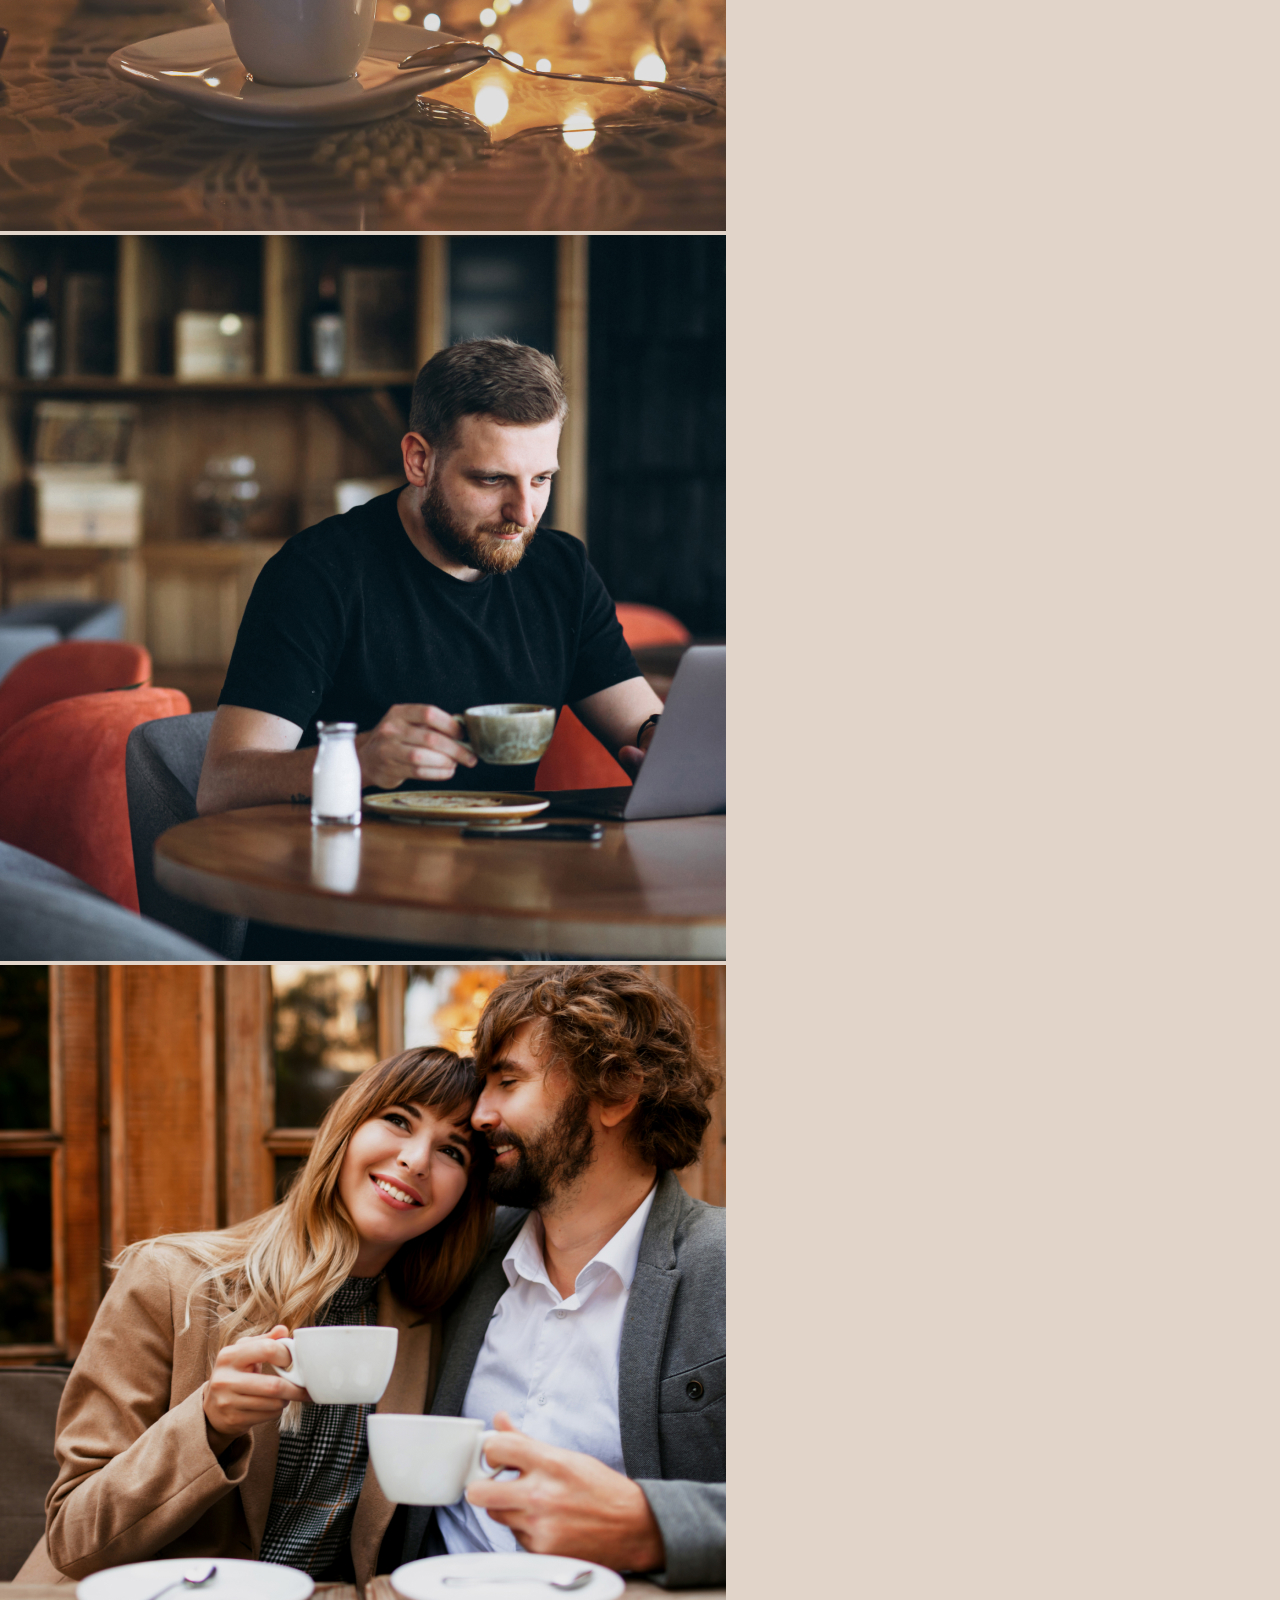
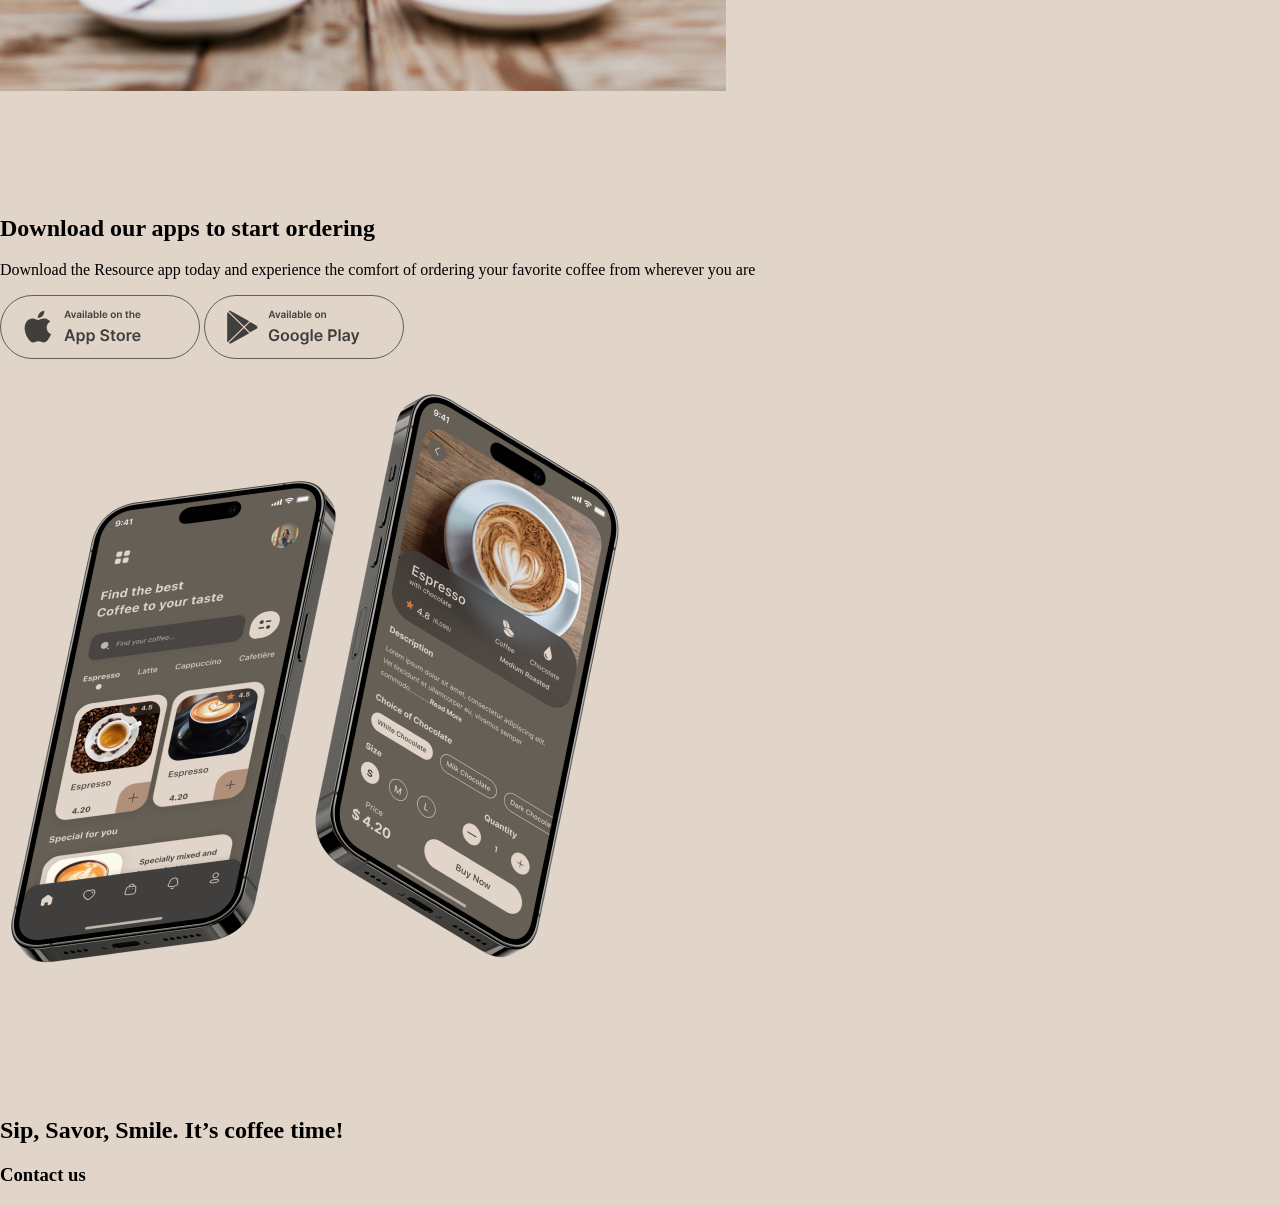
==== commit 7e167aa2: "refactor: hero menu button" ====
--- a/coffee-house/index.html
+++ b/coffee-house/index.html
@@ -38,7 +38,20 @@
                 <p>With its inviting atmosphere and delicious coffee options, the Coffee House Resource is a popular
                     destination
                     for coffee lovers and those seeking a warm and inviting space to enjoy their favorite beverage.</p>
-                <button>Menu</button>
+                <button>
+                    <span>Menu</span>
+                    <span class="coffee-cup__icon"><svg width="20" height="20" viewBox="0 0 20 20" fill="none"
+                               xmlns="http://www.w3.org/2000/svg">
+<path d="M14.1665 9.76667V11.6667C14.1665 14.8883 11.5548 17.5 8.33317 17.5C5.11151 17.5 2.49984 14.8883 2.49984 11.6667V9.76667C2.49984 9.4353 2.76847 9.16667 3.09984 9.16667H13.5665C13.8979 9.16667 14.1665 9.4353 14.1665 9.76667Z"
+      stroke="#403F3D" stroke-width="1.5" stroke-linecap="round" stroke-linejoin="round"/>
+<path d="M9.99984 7.49996C9.99984 6.66663 10.5951 5.83329 11.7856 5.83329C13.1005 5.83329 14.1665 4.7673 14.1665 3.45234V2.91663"
+      stroke="#403F3D" stroke-width="1.5" stroke-linecap="round" stroke-linejoin="round"/>
+<path d="M6.66683 7.5V7.08333C6.66683 5.70262 7.78612 4.58333 9.16683 4.58333C10.0873 4.58333 10.8335 3.83714 10.8335 2.91667V2.5"
+      stroke="#403F3D" stroke-width="1.5" stroke-linecap="round" stroke-linejoin="round"/>
+<path d="M13.3335 9.16663H15.4168C16.5674 9.16663 17.5002 10.0994 17.5002 11.25C17.5002 12.4006 16.5674 13.3333 15.4168 13.3333H14.1668"
+      stroke="#403F3D" stroke-width="1.5" stroke-linecap="round" stroke-linejoin="round"/>
+</svg></span>
+                </button>
             </div>
         </div>
     </section>
@@ -56,7 +69,8 @@
                         <img src="assets/images/coffee-slider-1.png" alt="coffee-slider-1">
                         <div class="slider__item-info">
                             <h3>S’mores Frappuccino</h3>
-                            <p>This new drink takes an espresso and mixes it with brown sugar and cinnamon before being topped
+                            <p>This new drink takes an espresso and mixes it with brown sugar and cinnamon before being
+                                topped
                                 with oat milk.</p>
                             <h3>$5.50</h3>
                         </div>
--- a/coffee-house/index.css
+++ b/coffee-house/index.css
@@ -96,13 +96,23 @@
     font-family: 'Inter', sans-serif;
     font-weight: 400;
     font-size: 16px;
-    line-height: 150%;
     color: #403F3D;
     background-color: #E1D4C9;
     border-radius: 100px;
     width: 200px;
     height: 64px;
     border: none;
+    display: flex;
+    align-items: center;
+    justify-content: center;
+    gap: 8px;
+    cursor: pointer;
+}
+
+.coffee-cup__icon {
+    max-width: 0;
+    opacity: 0;
+    transition: max-width 0.4s ease, opacity 0.2s ease;
 }
 
 .favorite-container {
@@ -182,6 +192,13 @@
 @media (max-width: 1000px) {
     .hero-content {
         margin: 100px 0 100px 100px;
+    }
+}
+
+@media (max-width: 768px) {
+    .coffee-cup__icon {
+        max-width: 20px;
+        opacity: 1;
     }
 }
 
@@ -235,4 +252,13 @@
         max-width: 348px;
         max-height: 348px;
     }
+}
+
+@media (hover: hover) {
+    .hero-content button:hover {
+        .coffee-cup__icon {
+            max-width: 20px;
+            opacity: 1;
+        }
+    }
 }
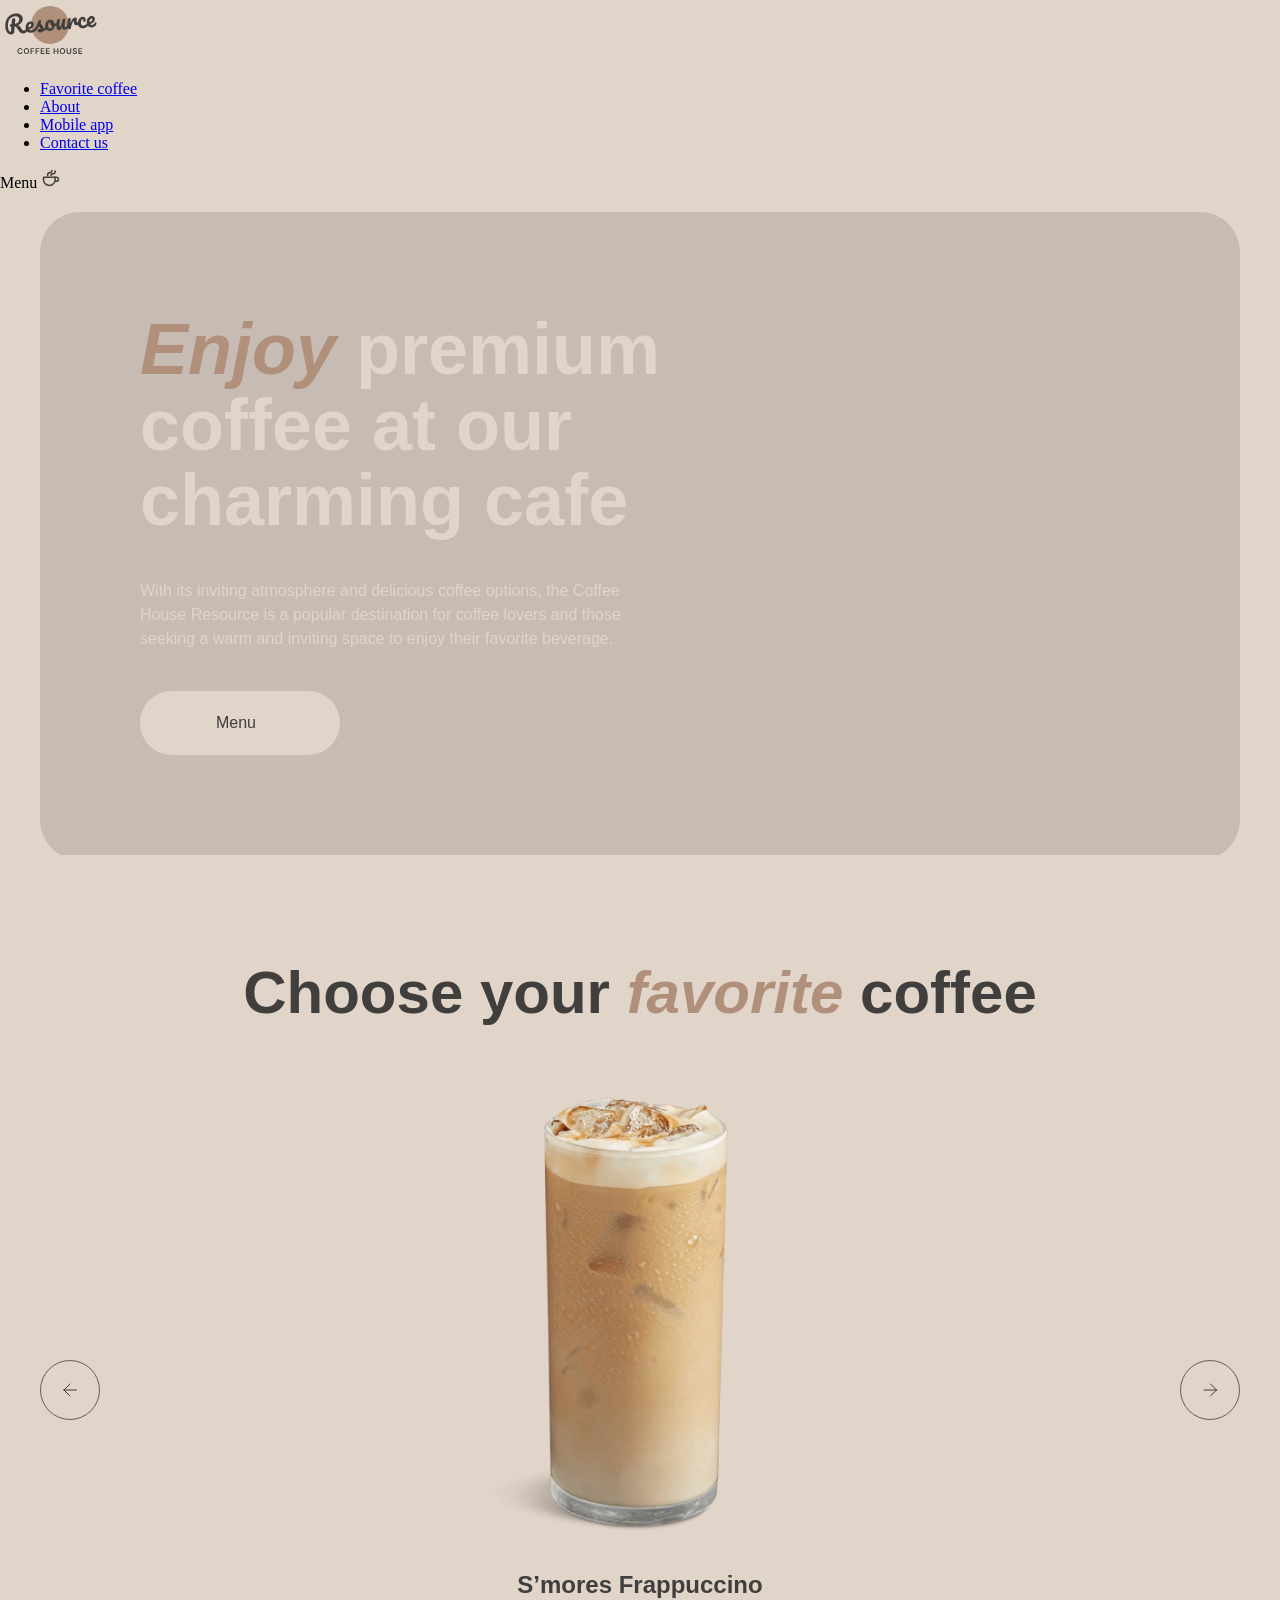
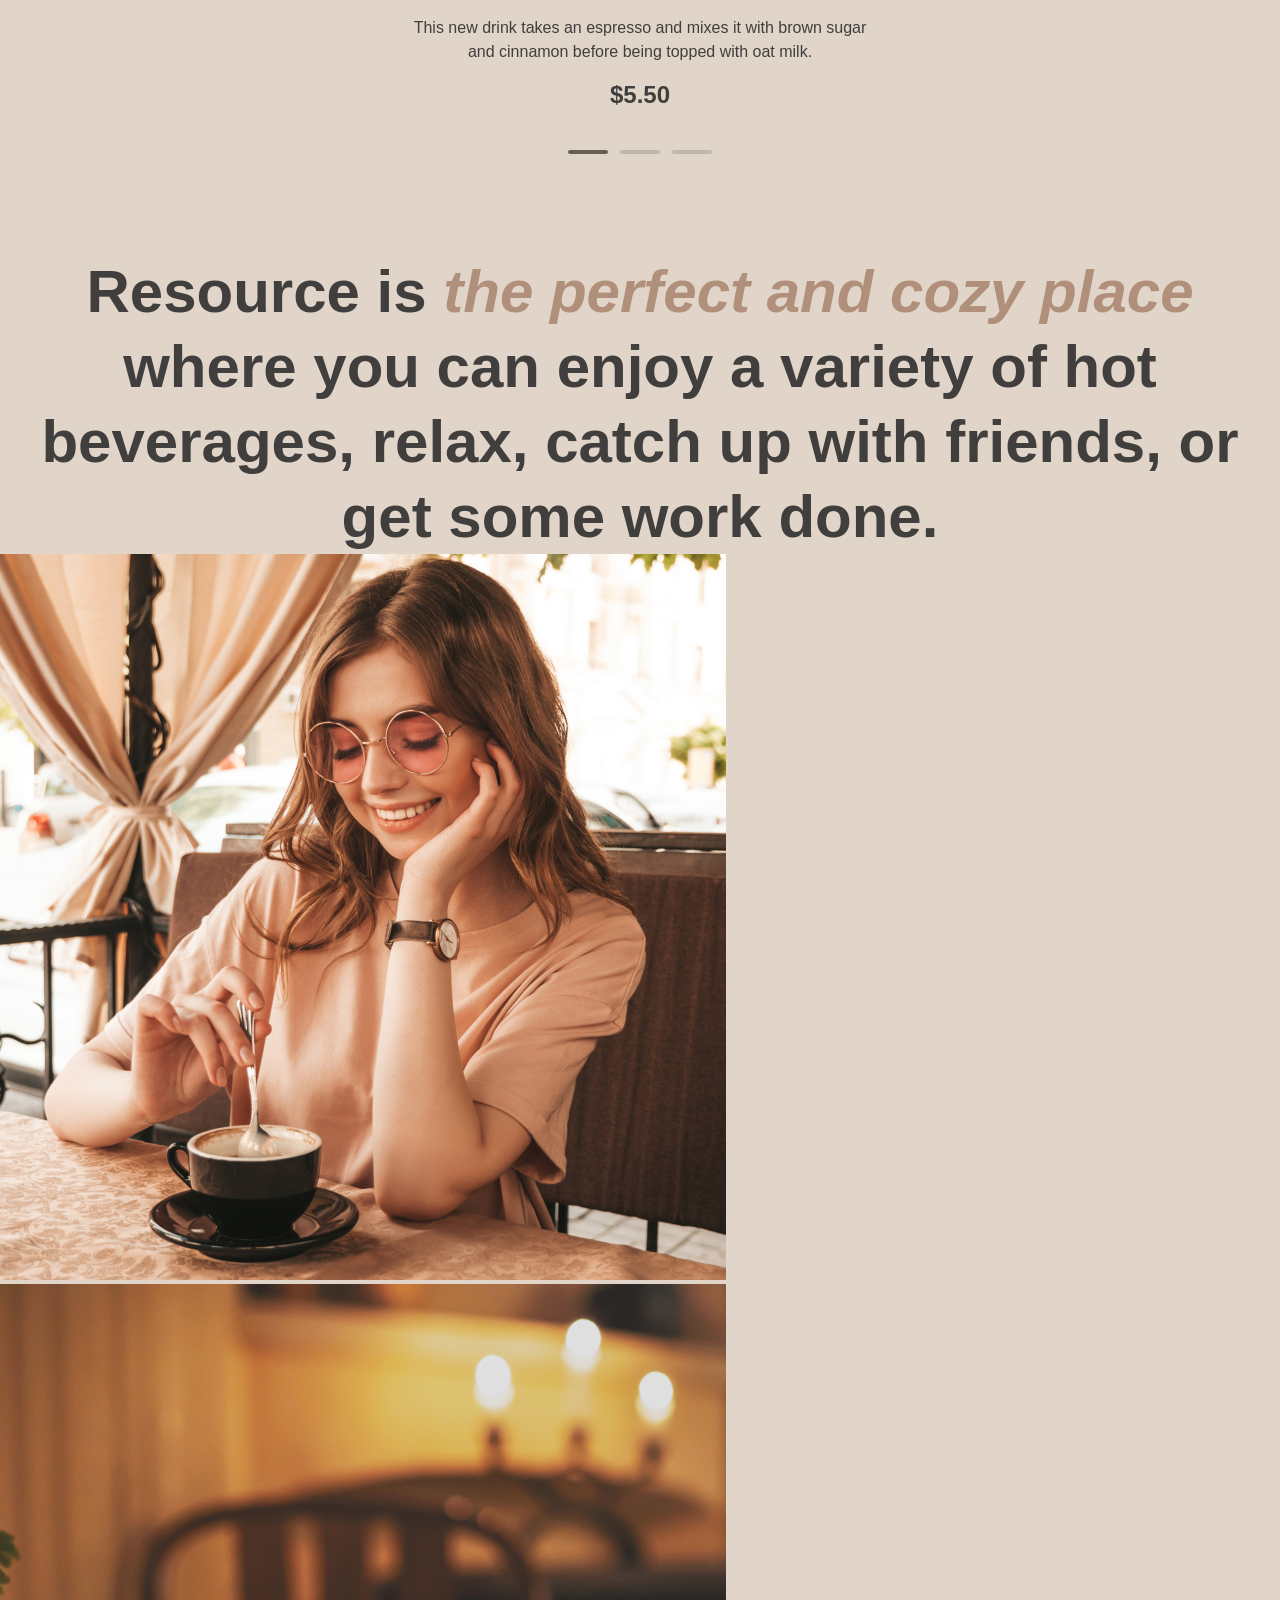
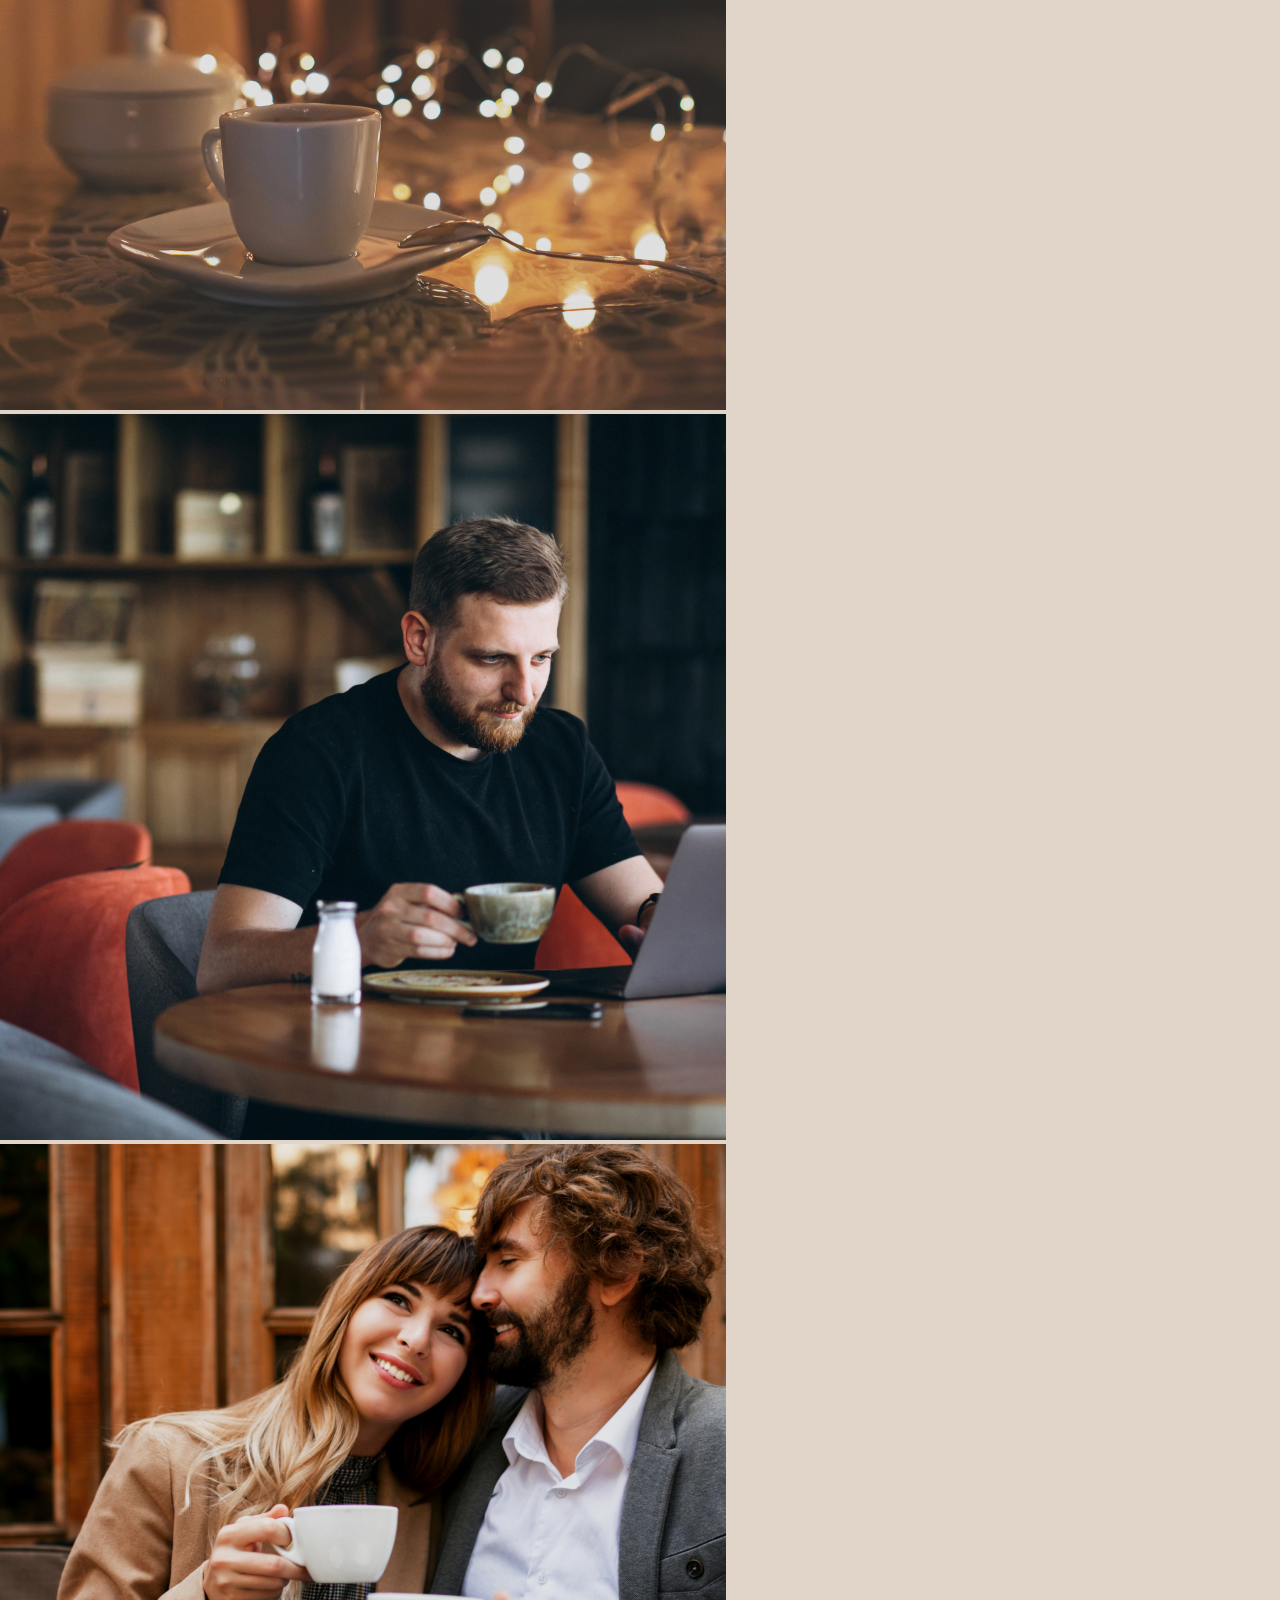
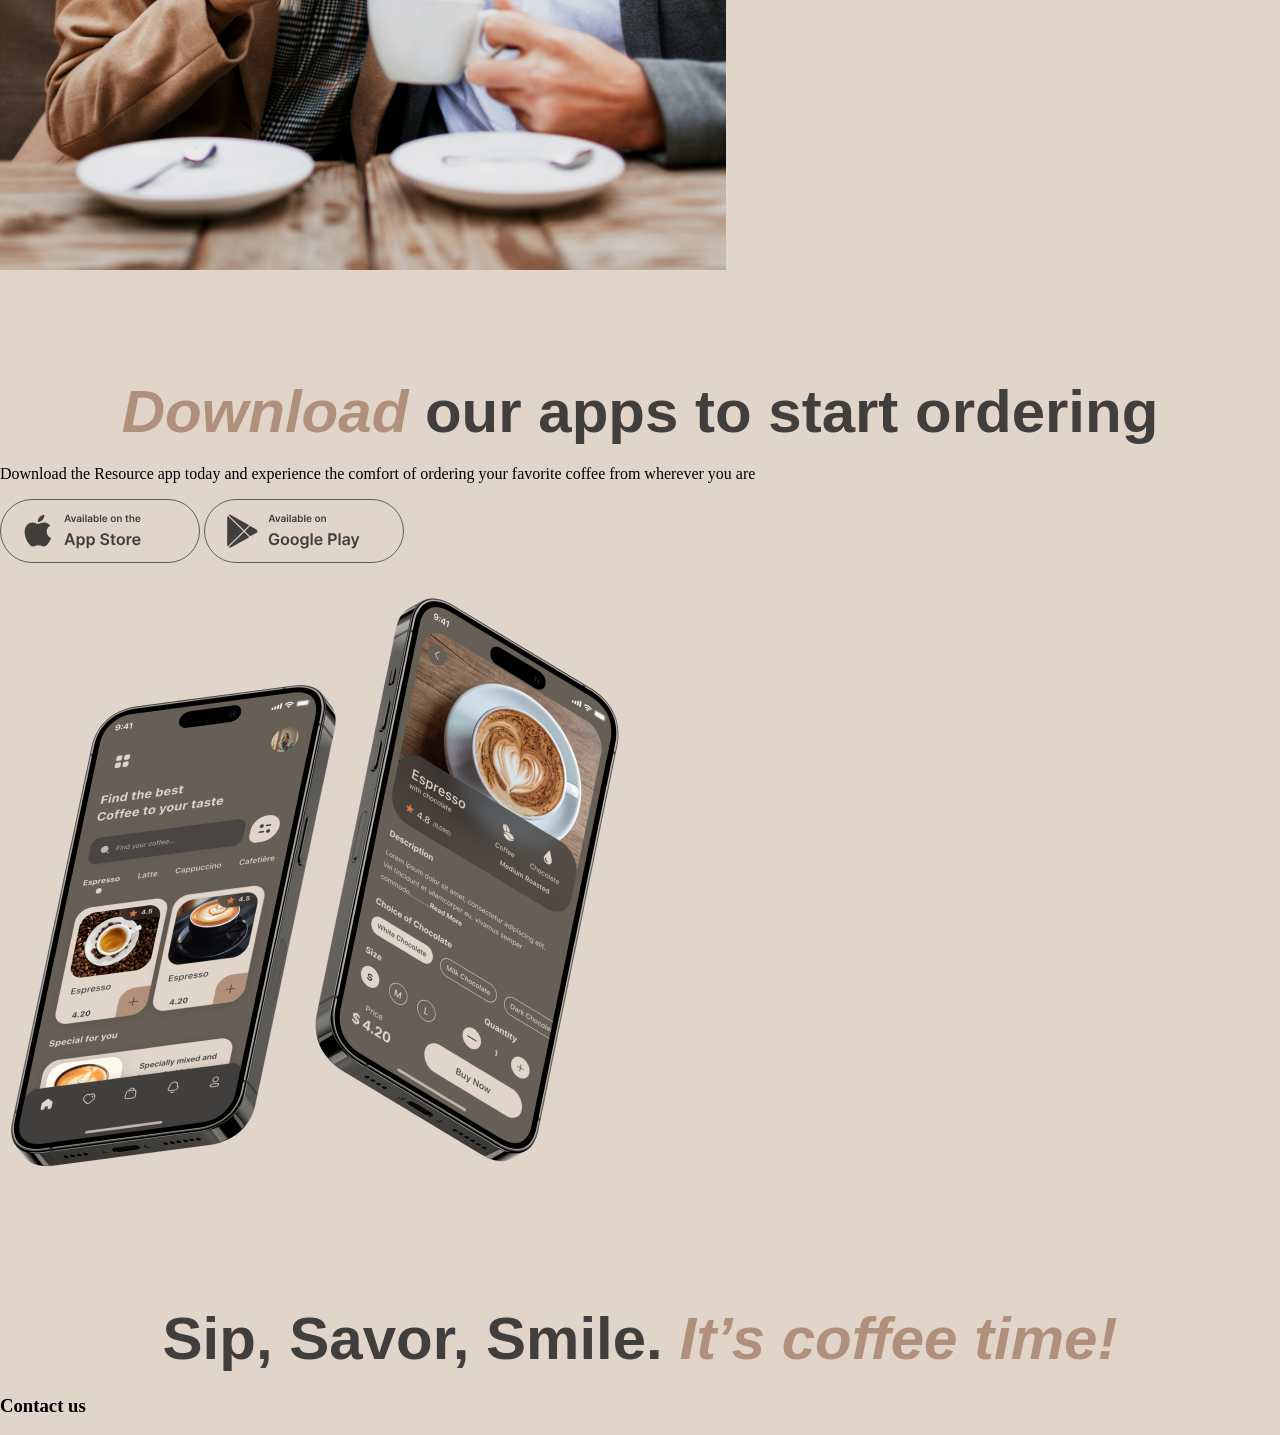
==== commit 7fa2b688: "refactor: h refactors" ====
--- a/coffee-house/index.html
+++ b/coffee-house/index.html
@@ -97,9 +97,8 @@
     </section>
     <section id="about">
         <div class="container">
-            <h2>Resource is the perfect and cozy place where you can enjoy a variety of hot beverages, relax, catch up
-                with friends, or get some work done.Resource is the perfect and cozy place where you can enjoy a variety
-                of hot beverages, relax, catch up with friends, or get some work done.</h2>
+            <h2>Resource is <span>the perfect and cozy place</span> where you can enjoy a variety of hot beverages, relax, catch up
+                with friends, or get some work done.</h2>
             <div>
                 <img src="assets/images/about-1.jpg" alt="about-1">
                 <img src="assets/images/about-2.jpg" alt="about-2">
@@ -111,7 +110,7 @@
     <section id="mobile-app">
         <div class="container">
             <div>
-                <h2>Download our apps to start ordering</h2>
+                <h2><span>Download</span> our apps to start ordering</h2>
                 <p>
                     Download the Resource app today and experience the comfort of ordering your favorite coffee from
                     wherever you are
@@ -149,7 +148,7 @@
     <section id="contacts">
         <div class="container">
             <div>
-                <h2>Sip, Savor, Smile. It’s coffee time!</h2>
+                <h2>Sip, Savor, Smile. <span>It’s coffee time!</span></h2>
             </div>
             <div>
                 <h3>Contact us</h3>
--- a/coffee-house/index.css
+++ b/coffee-house/index.css
@@ -24,6 +24,35 @@
     display: flex;
     flex-direction: column;
     gap: 100px;
+}
+
+h1 {
+    font-family: 'Inter', sans-serif;
+    font-weight: 600;
+    font-size: 72px;
+    line-height: 105%;
+    color: #E1D4C9;
+    margin: 0;
+}
+
+h1 span {
+    font-style: italic;
+    color: #B0907A;
+}
+
+h2 {
+    font-family: 'Inter', sans-serif;
+    font-weight: 600;
+    font-size: 60px;
+    line-height: 125%;
+    color: #403F3D;
+    margin: 0;
+    text-align: center;
+}
+
+h2 span {
+    font-style: italic;
+    color: #B0907A;
 }
 
 #hero {
@@ -69,20 +98,6 @@
     margin: 100px 0 100px 140px;
 }
 
-.hero-content h1 {
-    font-family: 'Inter', sans-serif;
-    font-weight: 600;
-    font-size: 72px;
-    line-height: 105%;
-    color: #E1D4C9;
-    margin: 0;
-}
-
-.hero-content h1 span {
-    font-style: italic;
-    color: #B0907A;
-}
-
 .hero-content p {
     font-family: 'Inter', sans-serif;
     font-weight: 400;
@@ -121,20 +136,6 @@
     gap: 40px;
 }
 
-#favorite h2 {
-    font-family: 'Inter', sans-serif;
-    font-weight: 600;
-    font-size: 60px;
-    line-height: 125%;
-    color: #403F3D;
-    margin: 0;
-    text-align: center;
-}
-
-#favorite h2 span {
-    font-style: italic;
-    color: #B0907A;
-}
 
 .slider-container {
     padding: 0 40px;
@@ -203,6 +204,15 @@
 }
 
 @media (max-width: 760px) {
+    h1 {
+        font-size: 42px;
+        line-height: 114.99999999999999%;
+    }
+
+    h2 {
+        font-size: 32px;
+    }
+
     #hero {
         height: 552px;
     }
@@ -218,11 +228,6 @@
 
     .hero-content {
         margin: 60px 32px;
-    }
-
-    .hero-content h1 {
-        font-size: 42px;
-        line-height: 114.99999999999999%;
     }
 
     .slider-container {
@@ -234,10 +239,6 @@
 
     .slider-container svg {
         display: none;
-    }
-
-    #favorite h2 {
-        font-size: 32px;
     }
 
     .slider__item {
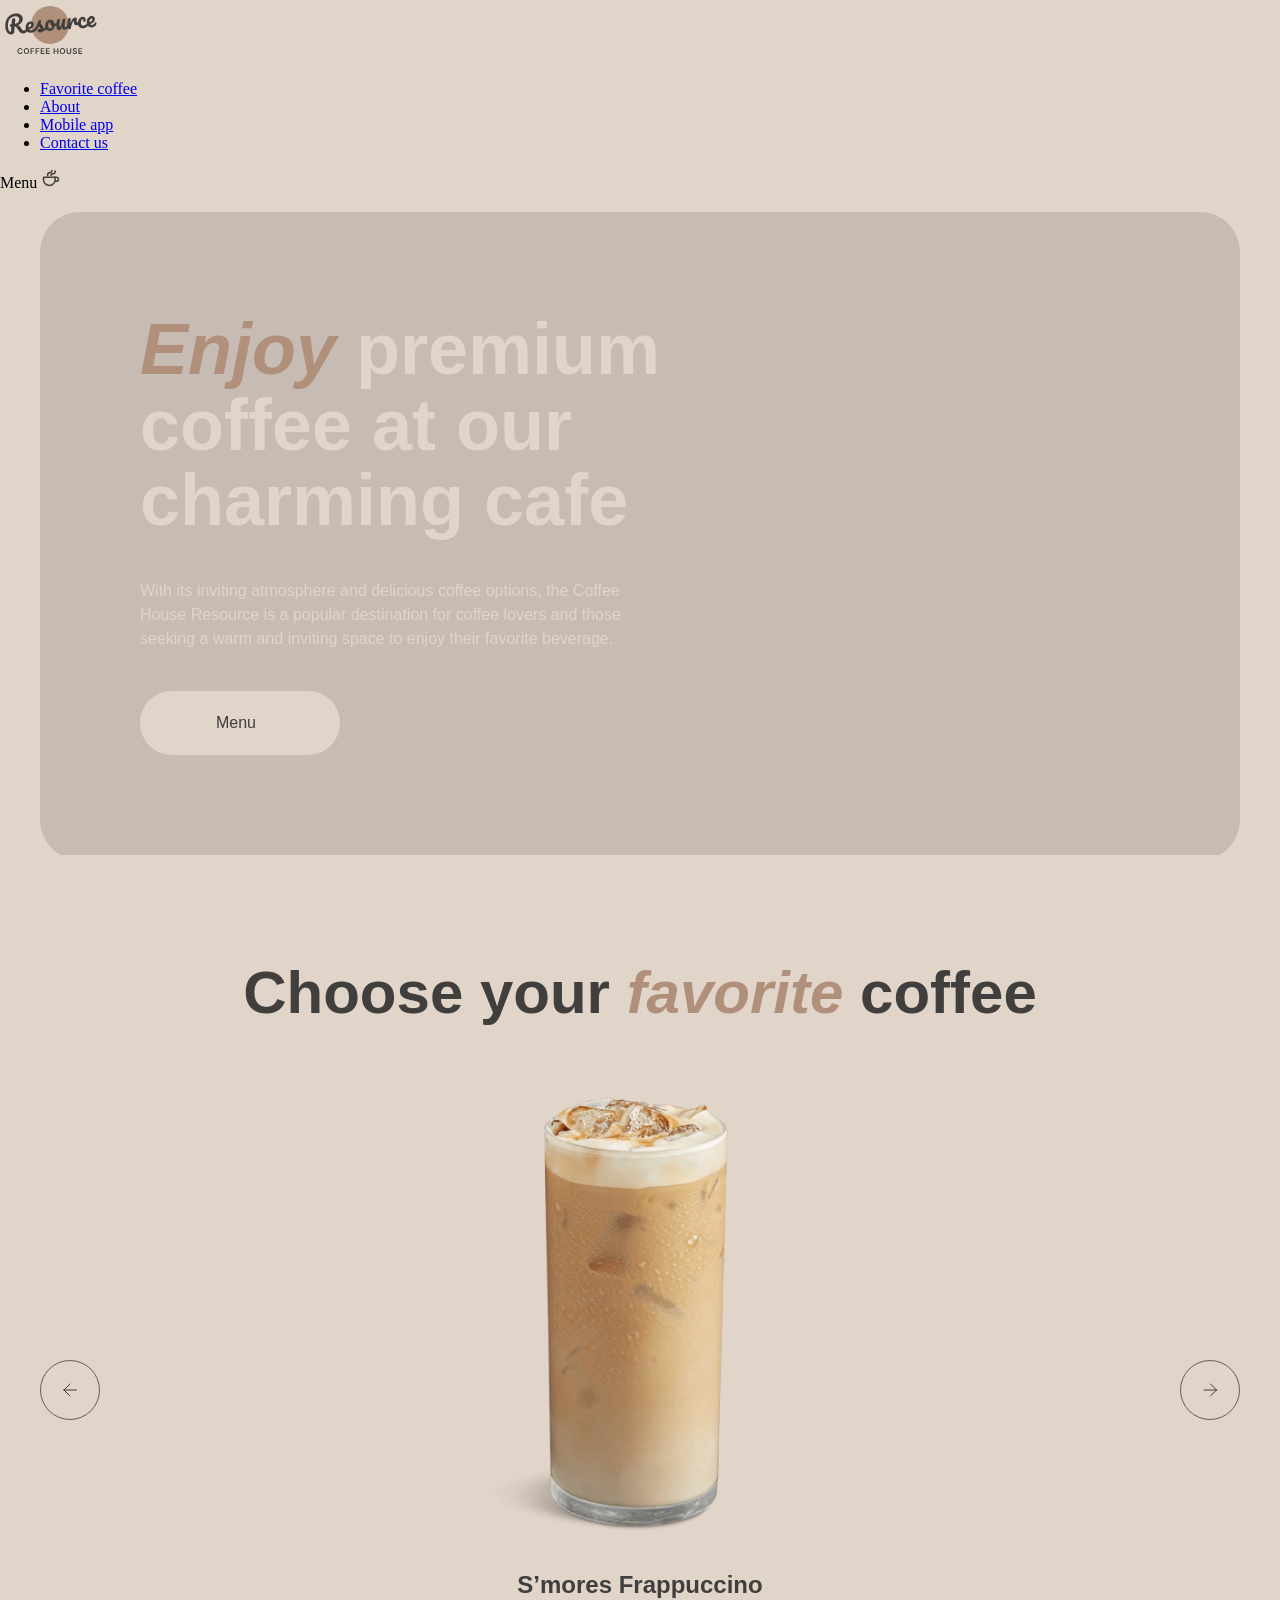
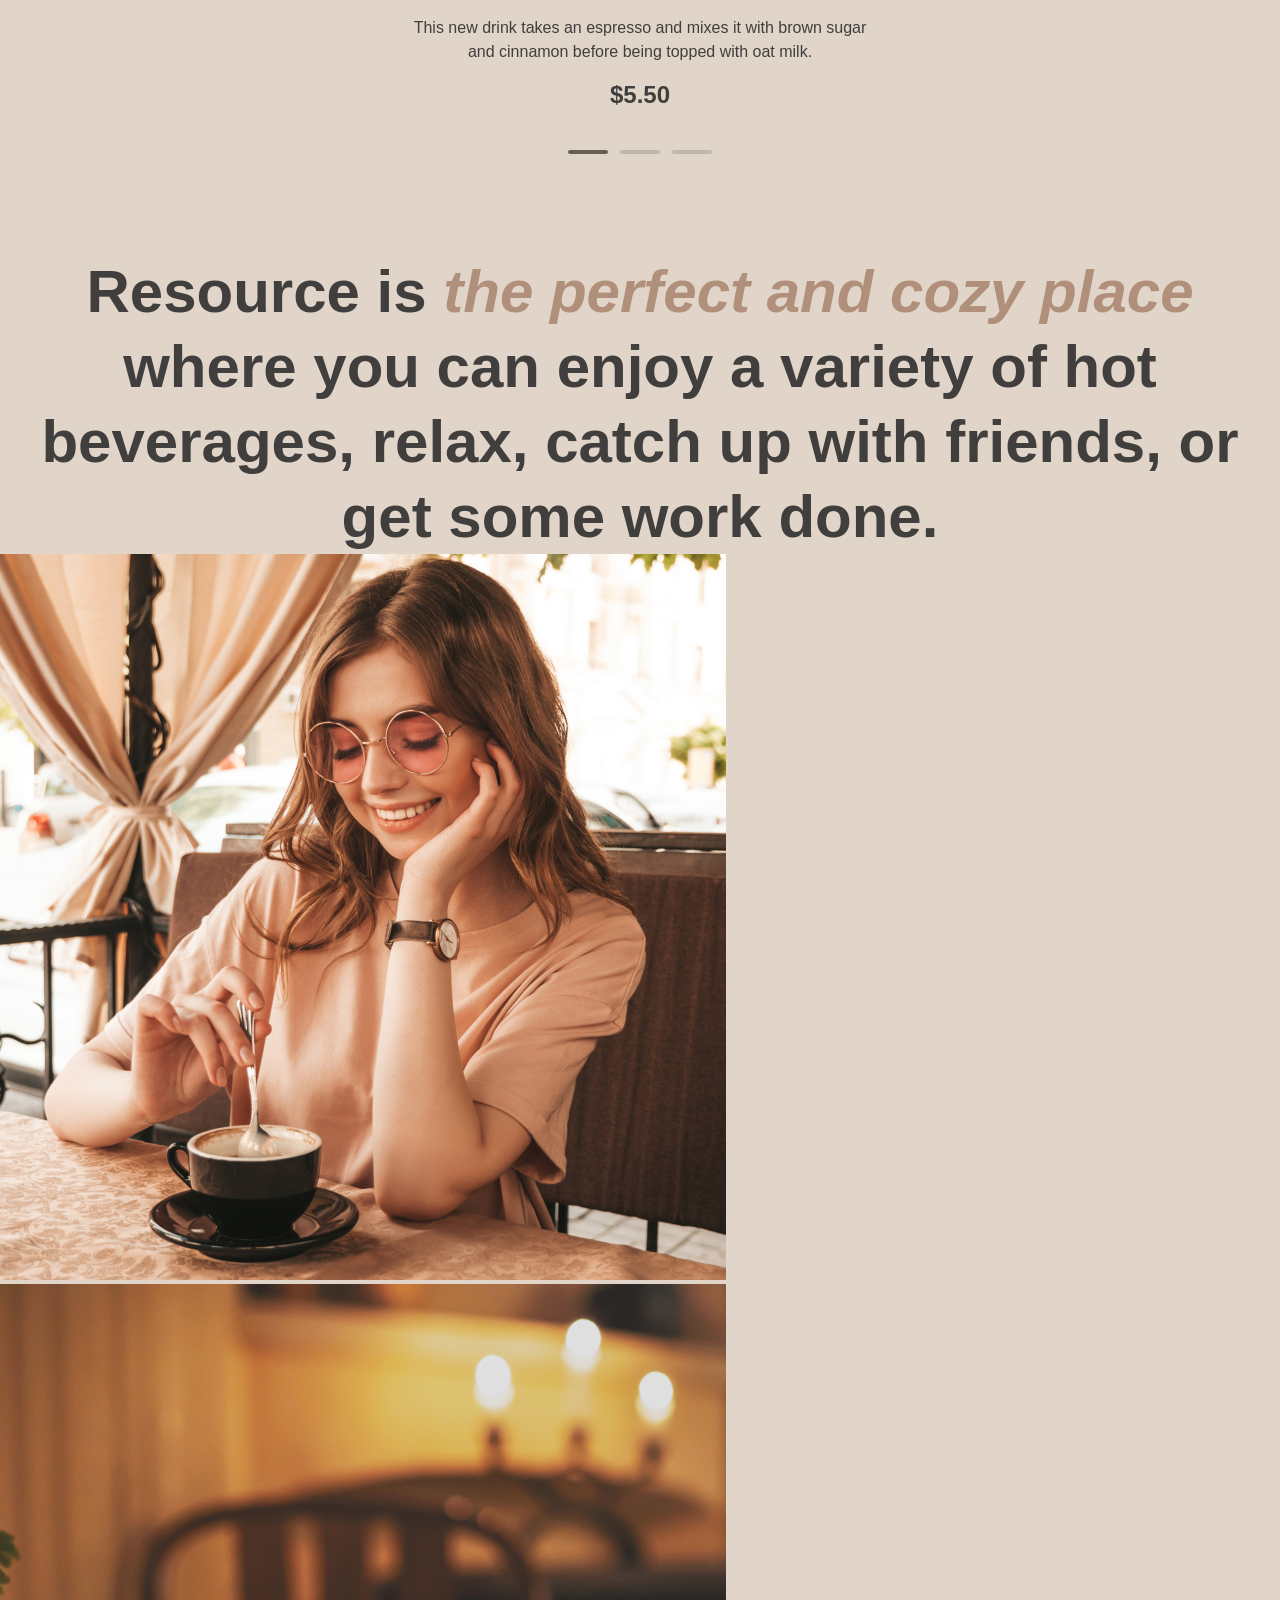
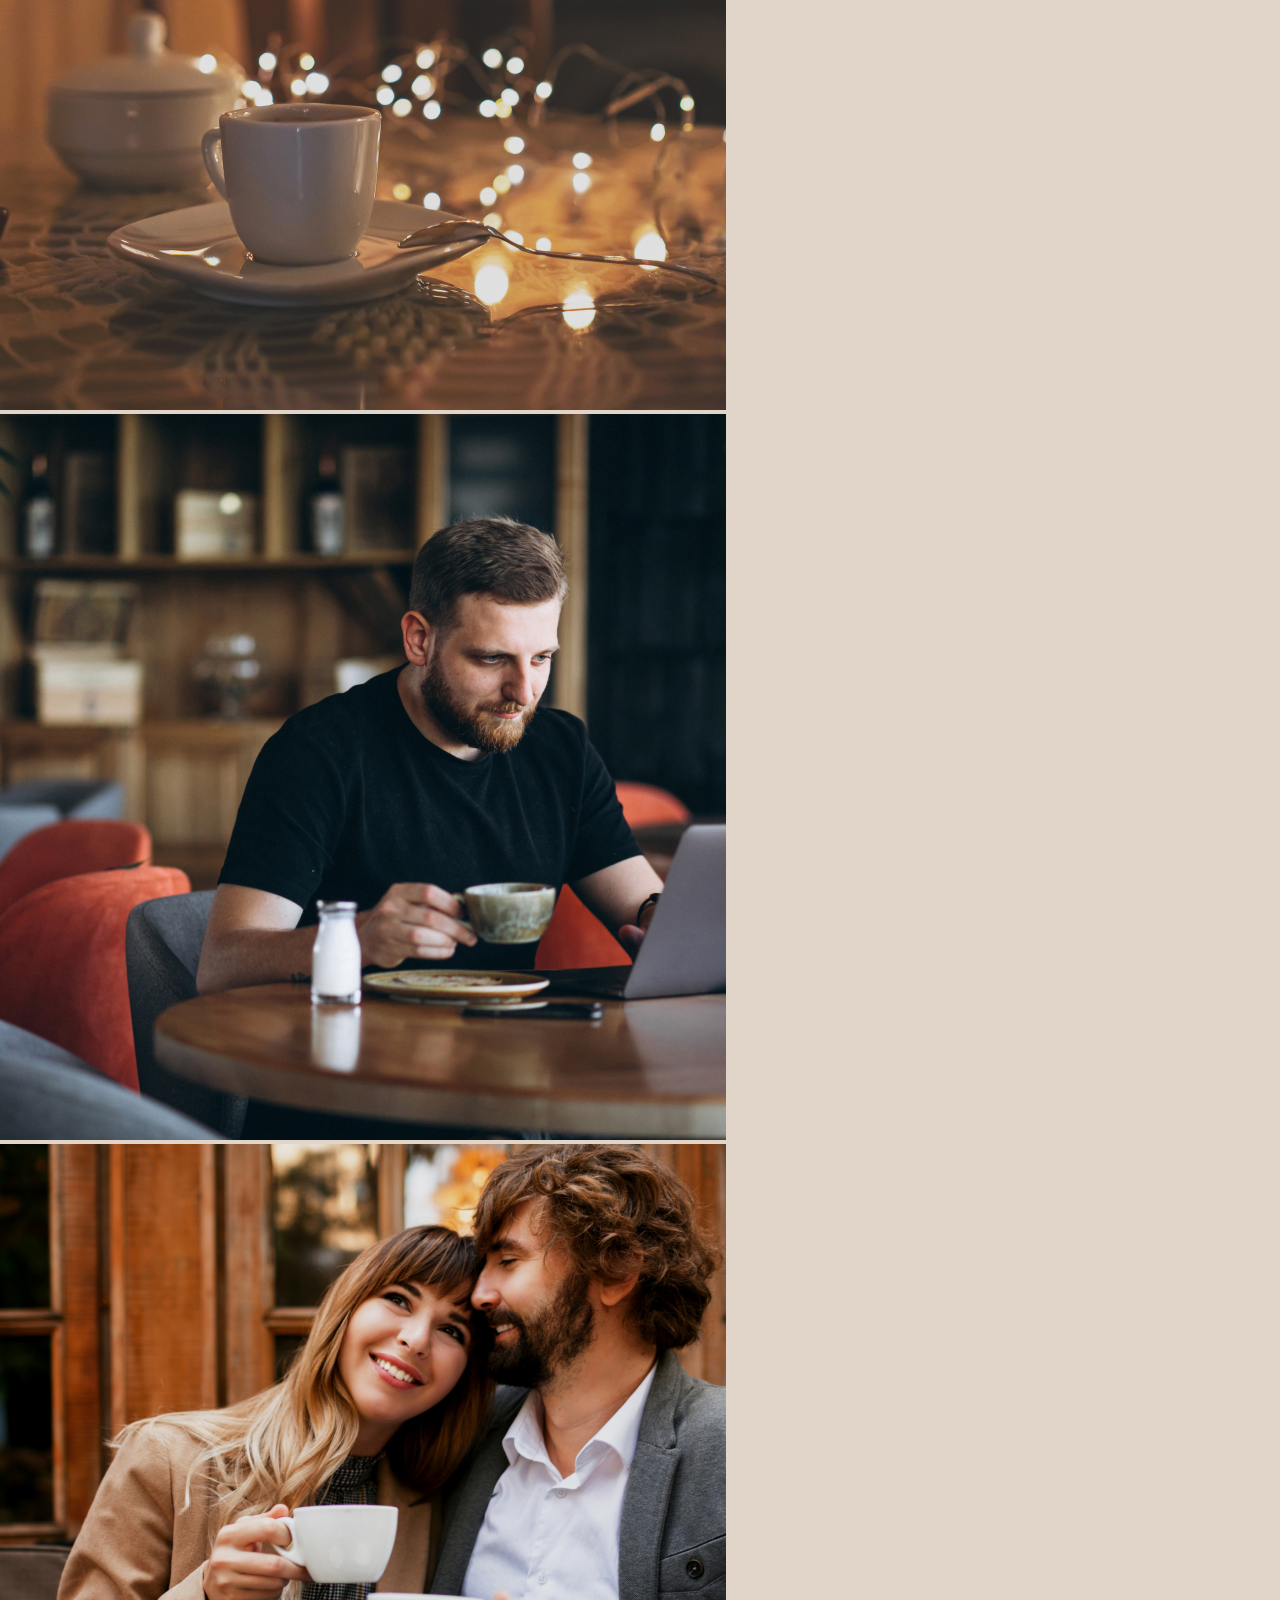
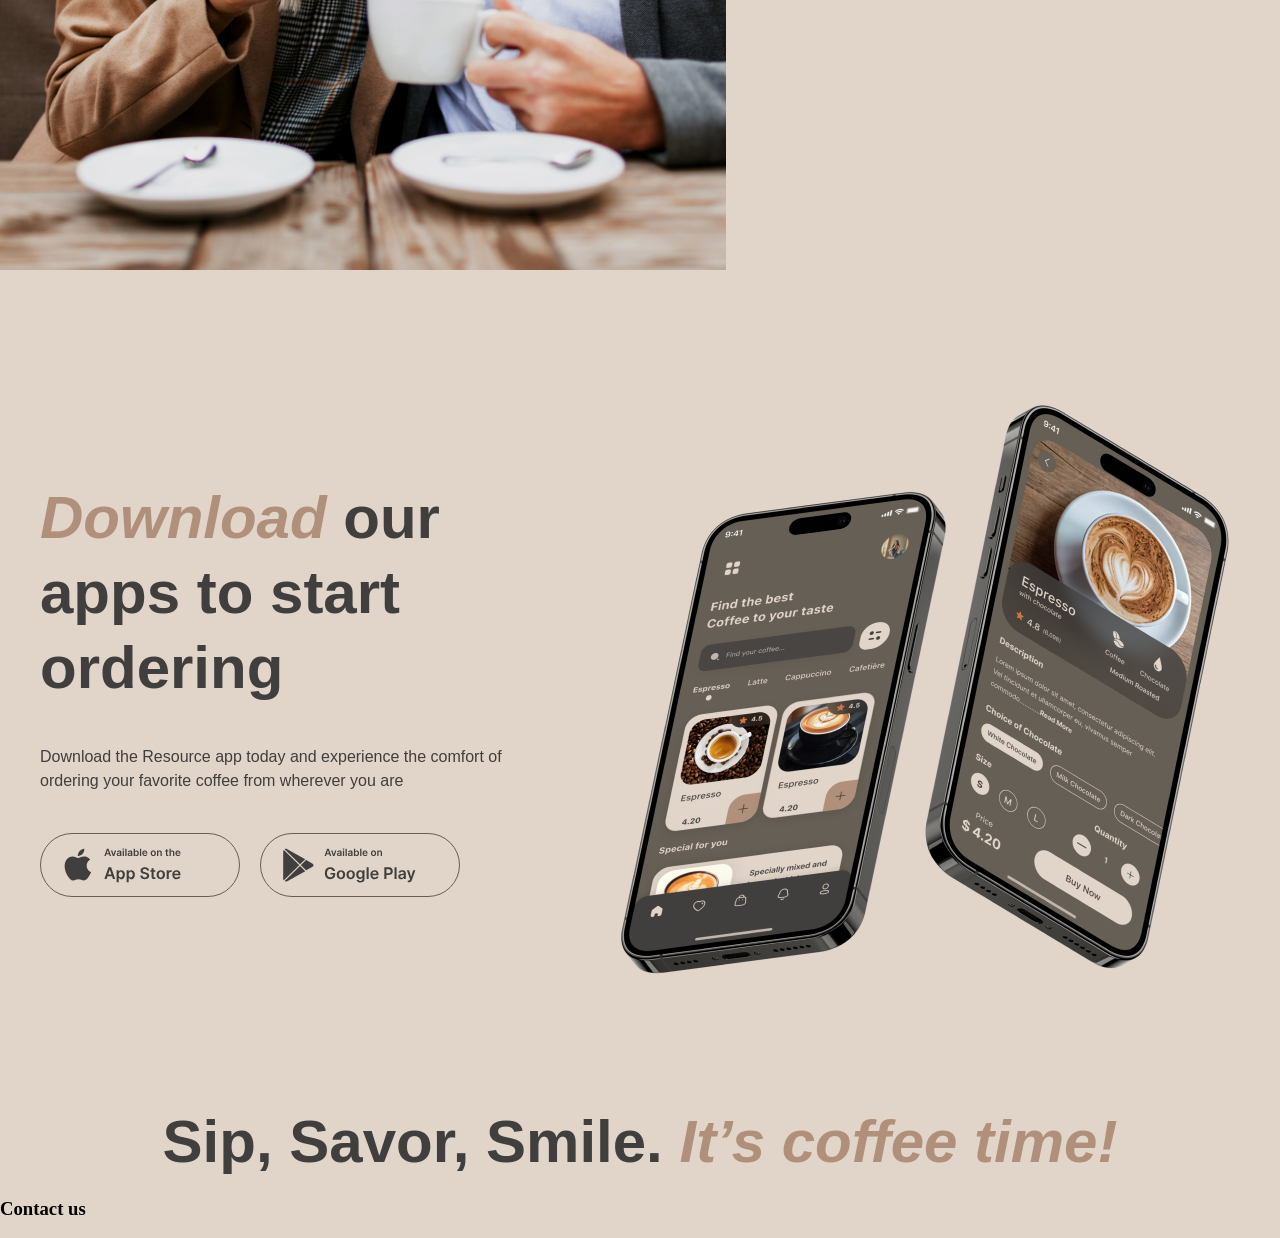
==== commit b9ad6b1a: "feat: mobile-app container done" ====
--- a/coffee-house/index.html
+++ b/coffee-house/index.html
@@ -109,40 +109,44 @@
     </section>
     <section id="mobile-app">
         <div class="container">
-            <div>
-                <h2><span>Download</span> our apps to start ordering</h2>
-                <p>
-                    Download the Resource app today and experience the comfort of ordering your favorite coffee from
-                    wherever you are
-                </p>
-                <svg width="200" height="64" viewBox="0 0 200 64" fill="none" xmlns="http://www.w3.org/2000/svg">
-                    <rect x="0.5" y="0.5" width="199" height="63" rx="31.5" stroke="#665F55"/>
-                    <path d="M46.7063 32.6307C46.6694 28.6324 50.0641 26.6872 50.2193 26.5966C48.2967 23.8637 45.3169 23.4903 44.2697 23.4605C41.767 23.2037 39.3393 24.9206 38.0644 24.9206C36.764 24.9206 34.8008 23.4853 32.6848 23.5275C29.962 23.5684 27.4147 25.1055 26.0176 27.4923C23.1344 32.359 25.2847 39.5108 28.047 43.4446C29.4288 45.3712 31.0435 47.5223 33.1569 47.4466C35.2245 47.3635 35.9968 46.1614 38.4919 46.1614C40.9641 46.1614 41.6893 47.4466 43.8447 47.3983C46.0637 47.3635 47.4608 45.463 48.7942 43.519C50.3911 41.3108 51.0323 39.1362 51.0578 39.0245C51.0056 39.0071 46.7483 37.4229 46.7063 32.6307Z"
-                          fill="#403F3D"/>
-                    <path d="M42.6347 20.8727C43.7468 19.5168 44.5076 17.672 44.2964 15.8C42.6869 15.8695 40.674 16.8855 39.5149 18.2117C38.4893 19.3803 37.5732 21.2957 37.8099 23.097C39.6179 23.2285 41.4743 22.2075 42.6347 20.8727Z"
-                          fill="#403F3D"/>
-                    <path d="M65.748 23H64.3417L66.9021 15.7273H68.5285L71.0924 23H69.6862L67.7437 17.2188H67.6869L65.748 23ZM65.7941 20.1484H69.6294V21.2067H65.7941V20.1484ZM76.1821 17.5455L74.2396 23H72.8192L70.8767 17.5455H72.2474L73.501 21.5973H73.5578L74.8149 17.5455H76.1821ZM78.485 23.1101C78.1394 23.1101 77.828 23.0485 77.551 22.9254C77.2764 22.8 77.0586 22.6153 76.8976 22.3714C76.739 22.1276 76.6597 21.8269 76.6597 21.4695C76.6597 21.1617 76.7165 20.9072 76.8302 20.706C76.9438 20.5047 77.0989 20.3438 77.2954 20.223C77.4919 20.1023 77.7132 20.0111 77.9594 19.9496C78.208 19.8857 78.4649 19.8395 78.73 19.8111C79.0496 19.7779 79.3089 19.7483 79.5077 19.7223C79.7066 19.6939 79.851 19.6513 79.941 19.5945C80.0333 19.5353 80.0795 19.4441 80.0795 19.321V19.2997C80.0795 19.0322 80.0001 18.825 79.8415 18.6783C79.6829 18.5315 79.4545 18.4581 79.1562 18.4581C78.8413 18.4581 78.5915 18.5268 78.4069 18.6641C78.2246 18.8014 78.1015 18.9635 78.0376 19.1506L76.8373 18.9801C76.932 18.6487 77.0882 18.3717 77.306 18.1491C77.5238 17.9242 77.7902 17.7562 78.105 17.6449C78.4199 17.5312 78.7679 17.4744 79.1491 17.4744C79.4118 17.4744 79.6734 17.5052 79.9339 17.5668C80.1943 17.6283 80.4322 17.7301 80.6476 17.8722C80.8631 18.0118 81.0359 18.2024 81.1661 18.4439C81.2987 18.6854 81.365 18.9872 81.365 19.3494V23H80.1292V22.2507H80.0866C80.0084 22.4022 79.8983 22.5443 79.7563 22.6768C79.6166 22.8071 79.4403 22.9124 79.2272 22.9929C79.0165 23.071 78.7691 23.1101 78.485 23.1101ZM78.8188 22.1655C79.0769 22.1655 79.3006 22.1146 79.49 22.0128C79.6794 21.9086 79.825 21.7713 79.9268 21.6009C80.0309 21.4304 80.083 21.2446 80.083 21.0433V20.4006C80.0428 20.4337 79.9741 20.4645 79.877 20.4929C79.7823 20.5213 79.6758 20.5462 79.5574 20.5675C79.4391 20.5888 79.3219 20.6077 79.2059 20.6243C79.0899 20.6409 78.9893 20.6551 78.904 20.6669C78.7123 20.6929 78.5406 20.7356 78.3891 20.7947C78.2376 20.8539 78.118 20.9368 78.0305 21.0433C77.9429 21.1475 77.8991 21.2824 77.8991 21.4482C77.8991 21.6849 77.9855 21.8636 78.1583 21.9844C78.3311 22.1051 78.5513 22.1655 78.8188 22.1655ZM82.6576 23V17.5455H83.9431V23H82.6576ZM83.3039 16.7713C83.1003 16.7713 82.9251 16.7038 82.7783 16.5689C82.6315 16.4316 82.5581 16.267 82.5581 16.0753C82.5581 15.8812 82.6315 15.7166 82.7783 15.5817C82.9251 15.4444 83.1003 15.3757 83.3039 15.3757C83.5099 15.3757 83.685 15.4444 83.8295 15.5817C83.9762 15.7166 84.0496 15.8812 84.0496 16.0753C84.0496 16.267 83.9762 16.4316 83.8295 16.5689C83.685 16.7038 83.5099 16.7713 83.3039 16.7713ZM86.5505 15.7273V23H85.265V15.7273H86.5505ZM89.442 23.1101C89.0964 23.1101 88.7851 23.0485 88.5081 22.9254C88.2335 22.8 88.0157 22.6153 87.8547 22.3714C87.6961 22.1276 87.6167 21.8269 87.6167 21.4695C87.6167 21.1617 87.6736 20.9072 87.7872 20.706C87.9008 20.5047 88.0559 20.3438 88.2524 20.223C88.4489 20.1023 88.6702 20.0111 88.9165 19.9496C89.165 19.8857 89.4219 19.8395 89.6871 19.8111C90.0067 19.7779 90.2659 19.7483 90.4648 19.7223C90.6636 19.6939 90.808 19.6513 90.898 19.5945C90.9903 19.5353 91.0365 19.4441 91.0365 19.321V19.2997C91.0365 19.0322 90.9572 18.825 90.7986 18.6783C90.6399 18.5315 90.4115 18.4581 90.1132 18.4581C89.7983 18.4581 89.5486 18.5268 89.3639 18.6641C89.1816 18.8014 89.0585 18.9635 88.9946 19.1506L87.7943 18.9801C87.889 18.6487 88.0452 18.3717 88.2631 18.1491C88.4809 17.9242 88.7472 17.7562 89.0621 17.6449C89.3769 17.5312 89.7249 17.4744 90.1061 17.4744C90.3689 17.4744 90.6305 17.5052 90.8909 17.5668C91.1513 17.6283 91.3892 17.7301 91.6047 17.8722C91.8201 18.0118 91.9929 18.2024 92.1231 18.4439C92.2557 18.6854 92.322 18.9872 92.322 19.3494V23H91.0862V22.2507H91.0436C90.9655 22.4022 90.8554 22.5443 90.7133 22.6768C90.5737 22.8071 90.3973 22.9124 90.1842 22.9929C89.9735 23.071 89.7261 23.1101 89.442 23.1101ZM89.7758 22.1655C90.0339 22.1655 90.2576 22.1146 90.447 22.0128C90.6364 21.9086 90.782 21.7713 90.8838 21.6009C90.988 21.4304 91.04 21.2446 91.04 21.0433V20.4006C90.9998 20.4337 90.9311 20.4645 90.8341 20.4929C90.7394 20.5213 90.6328 20.5462 90.5145 20.5675C90.3961 20.5888 90.2789 20.6077 90.1629 20.6243C90.0469 20.6409 89.9463 20.6551 89.8611 20.6669C89.6693 20.6929 89.4977 20.7356 89.3461 20.7947C89.1946 20.8539 89.0751 20.9368 88.9875 21.0433C88.8999 21.1475 88.8561 21.2824 88.8561 21.4482C88.8561 21.6849 88.9425 21.8636 89.1153 21.9844C89.2881 22.1051 89.5083 22.1655 89.7758 22.1655ZM93.6714 23V15.7273H94.9569V18.4474H95.0102C95.0765 18.3149 95.17 18.174 95.2907 18.0249C95.4115 17.8733 95.5748 17.7443 95.7808 17.6378C95.9868 17.5289 96.2496 17.4744 96.5692 17.4744C96.9906 17.4744 97.3705 17.5821 97.7091 17.7976C98.05 18.0107 98.3199 18.3267 98.5187 18.7457C98.72 19.1624 98.8206 19.6738 98.8206 20.2798C98.8206 20.8788 98.7223 21.3878 98.5258 21.8068C98.3293 22.2259 98.0618 22.5455 97.7233 22.7656C97.3847 22.9858 97.0012 23.0959 96.5727 23.0959C96.2602 23.0959 96.001 23.0438 95.795 22.9396C95.589 22.8355 95.4233 22.71 95.2979 22.5632C95.1747 22.4141 95.0789 22.2732 95.0102 22.1406H94.9356V23H93.6714ZM94.9321 20.2727C94.9321 20.6255 94.9818 20.9344 95.0812 21.1996C95.183 21.4647 95.3286 21.6719 95.518 21.821C95.7098 21.9678 95.9418 22.0412 96.214 22.0412C96.4981 22.0412 96.7361 21.9654 96.9278 21.8139C97.1196 21.66 97.264 21.4505 97.3611 21.1854C97.4605 20.9179 97.5102 20.6136 97.5102 20.2727C97.5102 19.9342 97.4617 19.6335 97.3646 19.3707C97.2675 19.108 97.1231 18.902 96.9314 18.7528C96.7396 18.6037 96.5005 18.5291 96.214 18.5291C95.9394 18.5291 95.7062 18.6013 95.5145 18.7457C95.3227 18.8902 95.1771 19.0926 95.0777 19.353C94.9806 19.6134 94.9321 19.92 94.9321 20.2727ZM101.199 15.7273V23H99.9134V15.7273H101.199ZM104.936 23.1065C104.389 23.1065 103.916 22.9929 103.519 22.7656C103.123 22.536 102.819 22.2116 102.606 21.7926C102.393 21.3712 102.286 20.8752 102.286 20.3047C102.286 19.7436 102.393 19.2512 102.606 18.8274C102.822 18.4013 103.122 18.0698 103.508 17.8331C103.894 17.594 104.347 17.4744 104.868 17.4744C105.204 17.4744 105.522 17.5289 105.82 17.6378C106.121 17.7443 106.386 17.91 106.615 18.1349C106.847 18.3598 107.03 18.6463 107.162 18.9943C107.295 19.34 107.361 19.7519 107.361 20.2301V20.6243H102.89V19.7578H106.129C106.126 19.5116 106.073 19.2926 105.969 19.1009C105.865 18.9067 105.719 18.754 105.532 18.6428C105.348 18.5315 105.132 18.4759 104.886 18.4759C104.623 18.4759 104.392 18.5398 104.193 18.6676C103.995 18.7931 103.84 18.9588 103.728 19.1648C103.619 19.3684 103.564 19.5921 103.561 19.8359V20.5923C103.561 20.9096 103.619 21.1818 103.735 21.4091C103.851 21.634 104.014 21.8068 104.222 21.9276C104.43 22.0459 104.674 22.1051 104.953 22.1051C105.14 22.1051 105.31 22.0791 105.461 22.027C105.613 21.9725 105.744 21.8932 105.855 21.7891C105.967 21.6849 106.051 21.5559 106.108 21.402L107.308 21.5369C107.232 21.8542 107.088 22.1312 106.875 22.3679C106.664 22.6023 106.394 22.7846 106.065 22.9148C105.736 23.0426 105.359 23.1065 104.936 23.1065ZM113.308 23.1065C112.776 23.1065 112.314 22.9893 111.923 22.755C111.533 22.5206 111.23 22.1927 111.014 21.7713C110.801 21.3499 110.695 20.8575 110.695 20.294C110.695 19.7306 110.801 19.237 111.014 18.8132C111.23 18.3894 111.533 18.0604 111.923 17.826C112.314 17.5916 112.776 17.4744 113.308 17.4744C113.841 17.4744 114.303 17.5916 114.693 17.826C115.084 18.0604 115.386 18.3894 115.599 18.8132C115.814 19.237 115.922 19.7306 115.922 20.294C115.922 20.8575 115.814 21.3499 115.599 21.7713C115.386 22.1927 115.084 22.5206 114.693 22.755C114.303 22.9893 113.841 23.1065 113.308 23.1065ZM113.315 22.0767C113.604 22.0767 113.846 21.9974 114.04 21.8388C114.234 21.6778 114.378 21.4624 114.473 21.1925C114.57 20.9226 114.619 20.6219 114.619 20.2905C114.619 19.9567 114.57 19.6548 114.473 19.3849C114.378 19.1127 114.234 18.8961 114.04 18.7351C113.846 18.5741 113.604 18.4936 113.315 18.4936C113.02 18.4936 112.773 18.5741 112.577 18.7351C112.383 18.8961 112.237 19.1127 112.14 19.3849C112.045 19.6548 111.998 19.9567 111.998 20.2905C111.998 20.6219 112.045 20.9226 112.14 21.1925C112.237 21.4624 112.383 21.6778 112.577 21.8388C112.773 21.9974 113.02 22.0767 113.315 22.0767ZM118.299 19.804V23H117.013V17.5455H118.242V18.4723H118.306C118.431 18.1669 118.631 17.9242 118.906 17.7443C119.183 17.5644 119.525 17.4744 119.932 17.4744C120.309 17.4744 120.636 17.5549 120.916 17.7159C121.197 17.8769 121.415 18.1101 121.569 18.4155C121.725 18.7209 121.802 19.0914 121.8 19.527V23H120.514V19.7259C120.514 19.3613 120.42 19.076 120.23 18.87C120.043 18.6641 119.784 18.5611 119.453 18.5611C119.228 18.5611 119.028 18.6108 118.853 18.7102C118.68 18.8073 118.544 18.9482 118.444 19.1328C118.347 19.3175 118.299 19.5412 118.299 19.804ZM128.311 17.5455V18.5398H125.175V17.5455H128.311ZM125.949 16.2386H127.235V21.3594C127.235 21.5322 127.261 21.6648 127.313 21.7571C127.368 21.8471 127.439 21.9086 127.526 21.9418C127.614 21.9749 127.711 21.9915 127.817 21.9915C127.898 21.9915 127.971 21.9856 128.038 21.9737C128.106 21.9619 128.158 21.9512 128.194 21.9418L128.41 22.9467C128.342 22.9704 128.244 22.9964 128.116 23.0249C127.99 23.0533 127.836 23.0698 127.654 23.0746C127.332 23.084 127.042 23.0355 126.784 22.929C126.526 22.8201 126.321 22.652 126.17 22.4247C126.021 22.1974 125.947 21.9134 125.949 21.5724V16.2386ZM130.789 19.804V23H129.503V15.7273H130.76V18.4723H130.824C130.952 18.1645 131.15 17.9219 131.417 17.7443C131.687 17.5644 132.031 17.4744 132.447 17.4744C132.826 17.4744 133.156 17.5537 133.438 17.7124C133.72 17.871 133.937 18.103 134.091 18.4084C134.248 18.7138 134.326 19.0866 134.326 19.527V23H133.04V19.7259C133.04 19.3589 132.946 19.0736 132.756 18.87C132.569 18.6641 132.306 18.5611 131.968 18.5611C131.741 18.5611 131.537 18.6108 131.357 18.7102C131.179 18.8073 131.04 18.9482 130.938 19.1328C130.839 19.3175 130.789 19.5412 130.789 19.804ZM138.051 23.1065C137.504 23.1065 137.032 22.9929 136.634 22.7656C136.239 22.536 135.934 22.2116 135.721 21.7926C135.508 21.3712 135.402 20.8752 135.402 20.3047C135.402 19.7436 135.508 19.2512 135.721 18.8274C135.937 18.4013 136.237 18.0698 136.623 17.8331C137.009 17.594 137.463 17.4744 137.983 17.4744C138.32 17.4744 138.637 17.5289 138.935 17.6378C139.236 17.7443 139.501 17.91 139.731 18.1349C139.963 18.3598 140.145 18.6463 140.277 18.9943C140.41 19.34 140.476 19.7519 140.476 20.2301V20.6243H136.005V19.7578H139.244C139.242 19.5116 139.188 19.2926 139.084 19.1009C138.98 18.9067 138.834 18.754 138.647 18.6428C138.463 18.5315 138.247 18.4759 138.001 18.4759C137.738 18.4759 137.508 18.5398 137.309 18.6676C137.11 18.7931 136.955 18.9588 136.843 19.1648C136.735 19.3684 136.679 19.5921 136.677 19.8359V20.5923C136.677 20.9096 136.735 21.1818 136.851 21.4091C136.967 21.634 137.129 21.8068 137.337 21.9276C137.545 22.0459 137.789 22.1051 138.069 22.1051C138.256 22.1051 138.425 22.0791 138.576 22.027C138.728 21.9725 138.859 21.8932 138.971 21.7891C139.082 21.6849 139.166 21.5559 139.223 21.402L140.423 21.5369C140.347 21.8542 140.203 22.1312 139.99 22.3679C139.779 22.6023 139.509 22.7846 139.18 22.9148C138.851 23.0426 138.475 23.1065 138.051 23.1065Z"
-                          fill="#403F3D"/>
-                    <path d="M66.642 46H64.392L68.4886 34.3636H71.0909L75.1932 46H72.9432L69.8352 36.75H69.7443L66.642 46ZM66.7159 41.4375H72.8523V43.1307H66.7159V41.4375ZM76.6349 49.2727V37.2727H78.6577V38.7159H78.777C78.883 38.5038 79.0327 38.2784 79.2259 38.0398C79.419 37.7973 79.6804 37.5909 80.0099 37.4205C80.3395 37.2462 80.7599 37.1591 81.2713 37.1591C81.9455 37.1591 82.5535 37.3314 83.0952 37.6761C83.6406 38.017 84.0724 38.5227 84.3906 39.1932C84.7126 39.8598 84.8736 40.678 84.8736 41.6477C84.8736 42.6061 84.7164 43.4205 84.402 44.0909C84.0876 44.7614 83.6596 45.2727 83.1179 45.625C82.5762 45.9773 81.9626 46.1534 81.277 46.1534C80.777 46.1534 80.3622 46.0701 80.0327 45.9034C79.7031 45.7367 79.438 45.536 79.2372 45.3011C79.0402 45.0625 78.8868 44.8371 78.777 44.625H78.6918V49.2727H76.6349ZM78.652 41.6364C78.652 42.2008 78.7315 42.6951 78.8906 43.1193C79.0535 43.5436 79.2865 43.875 79.5895 44.1136C79.8963 44.3485 80.2675 44.4659 80.7031 44.4659C81.1577 44.4659 81.5384 44.3447 81.8452 44.1023C82.152 43.8561 82.383 43.5208 82.5384 43.0966C82.6974 42.6686 82.777 42.1818 82.777 41.6364C82.777 41.0947 82.6993 40.6136 82.544 40.1932C82.3887 39.7727 82.1577 39.4432 81.8509 39.2045C81.544 38.9659 81.1615 38.8466 80.7031 38.8466C80.2637 38.8466 79.8906 38.9621 79.5838 39.1932C79.277 39.4242 79.044 39.7481 78.8849 40.1648C78.7296 40.5814 78.652 41.072 78.652 41.6364ZM86.6349 49.2727V37.2727H88.6577V38.7159H88.777C88.883 38.5038 89.0327 38.2784 89.2259 38.0398C89.419 37.7973 89.6804 37.5909 90.0099 37.4205C90.3395 37.2462 90.7599 37.1591 91.2713 37.1591C91.9455 37.1591 92.5535 37.3314 93.0952 37.6761C93.6406 38.017 94.0724 38.5227 94.3906 39.1932C94.7126 39.8598 94.8736 40.678 94.8736 41.6477C94.8736 42.6061 94.7164 43.4205 94.402 44.0909C94.0876 44.7614 93.6596 45.2727 93.1179 45.625C92.5762 45.9773 91.9626 46.1534 91.277 46.1534C90.777 46.1534 90.3622 46.0701 90.0327 45.9034C89.7031 45.7367 89.438 45.536 89.2372 45.3011C89.0402 45.0625 88.8868 44.8371 88.777 44.625H88.6918V49.2727H86.6349ZM88.652 41.6364C88.652 42.2008 88.7315 42.6951 88.8906 43.1193C89.0535 43.5436 89.2865 43.875 89.5895 44.1136C89.8963 44.3485 90.2675 44.4659 90.7031 44.4659C91.1577 44.4659 91.5384 44.3447 91.8452 44.1023C92.152 43.8561 92.383 43.5208 92.5384 43.0966C92.6974 42.6686 92.777 42.1818 92.777 41.6364C92.777 41.0947 92.6993 40.6136 92.544 40.1932C92.3887 39.7727 92.1577 39.4432 91.8509 39.2045C91.544 38.9659 91.1615 38.8466 90.7031 38.8466C90.2637 38.8466 89.8906 38.9621 89.5838 39.1932C89.277 39.4242 89.044 39.7481 88.8849 40.1648C88.7296 40.5814 88.652 41.072 88.652 41.6364ZM107.018 37.5625C106.965 37.0663 106.742 36.6799 106.348 36.4034C105.958 36.1269 105.45 35.9886 104.825 35.9886C104.386 35.9886 104.009 36.0549 103.695 36.1875C103.38 36.3201 103.14 36.5 102.973 36.7273C102.806 36.9545 102.721 37.214 102.717 37.5057C102.717 37.7481 102.772 37.9583 102.882 38.1364C102.996 38.3144 103.149 38.4659 103.342 38.5909C103.536 38.7121 103.75 38.8144 103.984 38.8977C104.219 38.9811 104.456 39.0511 104.695 39.108L105.786 39.3807C106.225 39.483 106.647 39.6212 107.053 39.7955C107.462 39.9697 107.827 40.1894 108.149 40.4545C108.475 40.7197 108.732 41.0398 108.922 41.4148C109.111 41.7898 109.206 42.2292 109.206 42.733C109.206 43.4148 109.032 44.0152 108.683 44.5341C108.335 45.0492 107.831 45.4527 107.172 45.7443C106.517 46.0322 105.723 46.1761 104.791 46.1761C103.886 46.1761 103.1 46.036 102.433 45.7557C101.77 45.4754 101.251 45.0663 100.876 44.5284C100.505 43.9905 100.304 43.3352 100.274 42.5625H102.348C102.378 42.9678 102.503 43.3049 102.723 43.5739C102.943 43.8428 103.229 44.0436 103.581 44.1761C103.937 44.3087 104.335 44.375 104.774 44.375C105.232 44.375 105.634 44.3068 105.979 44.1705C106.327 44.0303 106.6 43.8371 106.797 43.5909C106.994 43.3409 107.094 43.0492 107.098 42.7159C107.094 42.4129 107.005 42.1629 106.831 41.9659C106.657 41.7652 106.412 41.5985 106.098 41.4659C105.787 41.3295 105.424 41.2083 105.007 41.1023L103.683 40.7614C102.725 40.5152 101.967 40.142 101.411 39.642C100.857 39.1383 100.581 38.4697 100.581 37.6364C100.581 36.9508 100.767 36.3504 101.138 35.8352C101.513 35.3201 102.022 34.9205 102.666 34.6364C103.31 34.3485 104.039 34.2045 104.854 34.2045C105.679 34.2045 106.403 34.3485 107.024 34.6364C107.649 34.9205 108.14 35.3163 108.496 35.8239C108.852 36.3277 109.036 36.9072 109.047 37.5625H107.018ZM115.352 37.2727V38.8636H110.335V37.2727H115.352ZM111.574 35.1818H113.631V43.375C113.631 43.6515 113.672 43.8636 113.756 44.0114C113.843 44.1553 113.956 44.2538 114.097 44.3068C114.237 44.3598 114.392 44.3864 114.562 44.3864C114.691 44.3864 114.809 44.3769 114.915 44.358C115.025 44.339 115.108 44.322 115.165 44.3068L115.511 45.9148C115.402 45.9527 115.244 45.9943 115.04 46.0398C114.839 46.0852 114.593 46.1117 114.301 46.1193C113.786 46.1345 113.322 46.0568 112.909 45.8864C112.496 45.7121 112.169 45.4432 111.926 45.0795C111.688 44.7159 111.57 44.2614 111.574 43.7159V35.1818ZM120.786 46.1705C119.933 46.1705 119.195 45.983 118.57 45.608C117.945 45.233 117.46 44.7083 117.115 44.0341C116.774 43.3598 116.604 42.572 116.604 41.6705C116.604 40.7689 116.774 39.9792 117.115 39.3011C117.46 38.6231 117.945 38.0966 118.57 37.7216C119.195 37.3466 119.933 37.1591 120.786 37.1591C121.638 37.1591 122.376 37.3466 123.001 37.7216C123.626 38.0966 124.109 38.6231 124.45 39.3011C124.795 39.9792 124.967 40.7689 124.967 41.6705C124.967 42.572 124.795 43.3598 124.45 44.0341C124.109 44.7083 123.626 45.233 123.001 45.608C122.376 45.983 121.638 46.1705 120.786 46.1705ZM120.797 44.5227C121.259 44.5227 121.645 44.3958 121.956 44.142C122.267 43.8845 122.498 43.5398 122.649 43.108C122.804 42.6761 122.882 42.1951 122.882 41.6648C122.882 41.1307 122.804 40.6477 122.649 40.2159C122.498 39.7803 122.267 39.4337 121.956 39.1761C121.645 38.9186 121.259 38.7898 120.797 38.7898C120.323 38.7898 119.929 38.9186 119.615 39.1761C119.304 39.4337 119.071 39.7803 118.916 40.2159C118.765 40.6477 118.689 41.1307 118.689 41.6648C118.689 42.1951 118.765 42.6761 118.916 43.108C119.071 43.5398 119.304 43.8845 119.615 44.142C119.929 44.3958 120.323 44.5227 120.797 44.5227ZM126.713 46V37.2727H128.707V38.7273H128.798C128.957 38.2235 129.23 37.8352 129.616 37.5625C130.007 37.286 130.452 37.1477 130.952 37.1477C131.065 37.1477 131.192 37.1534 131.332 37.1648C131.476 37.1723 131.596 37.1856 131.69 37.2045V39.0966C131.603 39.0663 131.465 39.0398 131.276 39.017C131.09 38.9905 130.91 38.9773 130.736 38.9773C130.361 38.9773 130.024 39.0587 129.724 39.2216C129.429 39.3807 129.196 39.6023 129.026 39.8864C128.855 40.1705 128.77 40.4981 128.77 40.8693V46H126.713ZM136.561 46.1705C135.686 46.1705 134.93 45.9886 134.294 45.625C133.661 45.2576 133.175 44.7386 132.834 44.0682C132.493 43.3939 132.322 42.6004 132.322 41.6875C132.322 40.7898 132.493 40.0019 132.834 39.3239C133.179 38.642 133.66 38.1117 134.277 37.733C134.894 37.3504 135.62 37.1591 136.453 37.1591C136.991 37.1591 137.499 37.2462 137.976 37.4205C138.457 37.5909 138.881 37.8561 139.249 38.2159C139.62 38.5758 139.911 39.0341 140.124 39.5909C140.336 40.1439 140.442 40.803 140.442 41.5682V42.1989H133.288V40.8125H138.47C138.466 40.4186 138.381 40.0682 138.214 39.7614C138.048 39.4508 137.815 39.2064 137.516 39.0284C137.22 38.8504 136.875 38.7614 136.482 38.7614C136.061 38.7614 135.692 38.8636 135.374 39.0682C135.055 39.2689 134.807 39.5341 134.629 39.8636C134.455 40.1894 134.366 40.5473 134.362 40.9375V42.1477C134.362 42.6553 134.455 43.0909 134.641 43.4545C134.826 43.8144 135.086 44.0909 135.419 44.2841C135.752 44.4735 136.143 44.5682 136.589 44.5682C136.889 44.5682 137.16 44.5265 137.402 44.4432C137.644 44.3561 137.855 44.2292 138.033 44.0625C138.211 43.8958 138.345 43.6894 138.436 43.4432L140.357 43.6591C140.235 44.1667 140.004 44.6098 139.663 44.9886C139.326 45.3636 138.894 45.6553 138.368 45.8636C137.841 46.0682 137.239 46.1705 136.561 46.1705Z"
-                          fill="#403F3D"/>
-                </svg>
-                <svg width="200" height="64" viewBox="0 0 200 64" fill="none" xmlns="http://www.w3.org/2000/svg">
-                    <rect x="0.5" y="0.5" width="199" height="63" rx="31.5" stroke="#665F55"/>
-                    <path d="M23.7558 17.2031C23.3933 17.573 23.1836 18.149 23.1836 18.8948V45.4995C23.1836 46.2454 23.3933 46.8213 23.7558 47.1913L23.8453 47.2725L39.1359 32.3701V32.0182L23.8453 17.1159L23.7558 17.2031Z"
-                          fill="#403F3D"/>
-                    <path d="M46.0776 37.34L40.9863 32.3701V32.0182L46.0837 27.0482L46.1979 27.1129L52.2345 30.4618C53.9573 31.4122 53.9573 32.9761 52.2345 33.9325L46.1979 37.2754L46.0776 37.34Z"
-                          fill="#403F3D"/>
-                    <path d="M45.2733 38.2008L40.0617 33.1196L24.6816 48.1167C25.2538 48.7031 26.187 48.7738 27.2481 48.1873L45.2733 38.2008Z"
-                          fill="#403F3D"/>
-                    <path d="M45.2733 26.1876L27.2481 16.201C26.187 15.6206 25.2538 15.6913 24.6816 16.2777L40.0617 31.2688L45.2733 26.1876Z"
-                          fill="#403F3D"/>
-                    <path d="M65.9765 23H64.5702L67.1306 15.7273H68.757L71.3209 23H69.9147L67.9722 17.2188H67.9154L65.9765 23ZM66.0226 20.1484H69.8579V21.2067H66.0226V20.1484ZM76.4106 17.5455L74.4681 23H73.0477L71.1052 17.5455H72.4759L73.7295 21.5973H73.7863L75.0434 17.5455H76.4106ZM78.7135 23.1101C78.3679 23.1101 78.0566 23.0485 77.7796 22.9254C77.5049 22.8 77.2871 22.6153 77.1262 22.3714C76.9675 22.1276 76.8882 21.8269 76.8882 21.4695C76.8882 21.1617 76.945 20.9072 77.0587 20.706C77.1723 20.5047 77.3274 20.3438 77.5239 20.223C77.7204 20.1023 77.9417 20.0111 78.1879 19.9496C78.4365 19.8857 78.6934 19.8395 78.9585 19.8111C79.2781 19.7779 79.5374 19.7483 79.7362 19.7223C79.9351 19.6939 80.0795 19.6513 80.1695 19.5945C80.2618 19.5353 80.308 19.4441 80.308 19.321V19.2997C80.308 19.0322 80.2287 18.825 80.07 18.6783C79.9114 18.5315 79.683 18.4581 79.3847 18.4581C79.0698 18.4581 78.82 18.5268 78.6354 18.6641C78.4531 18.8014 78.33 18.9635 78.2661 19.1506L77.0658 18.9801C77.1605 18.6487 77.3167 18.3717 77.5345 18.1491C77.7523 17.9242 78.0187 17.7562 78.3335 17.6449C78.6484 17.5312 78.9964 17.4744 79.3776 17.4744C79.6404 17.4744 79.902 17.5052 80.1624 17.5668C80.4228 17.6283 80.6607 17.7301 80.8762 17.8722C81.0916 18.0118 81.2644 18.2024 81.3946 18.4439C81.5272 18.6854 81.5935 18.9872 81.5935 19.3494V23H80.3577V22.2507H80.3151C80.2369 22.4022 80.1269 22.5443 79.9848 22.6768C79.8451 22.8071 79.6688 22.9124 79.4557 22.9929C79.245 23.071 78.9976 23.1101 78.7135 23.1101ZM79.0473 22.1655C79.3054 22.1655 79.5291 22.1146 79.7185 22.0128C79.9079 21.9086 80.0535 21.7713 80.1553 21.6009C80.2594 21.4304 80.3115 21.2446 80.3115 21.0433V20.4006C80.2713 20.4337 80.2026 20.4645 80.1056 20.4929C80.0109 20.5213 79.9043 20.5462 79.786 20.5675C79.6676 20.5888 79.5504 20.6077 79.4344 20.6243C79.3184 20.6409 79.2178 20.6551 79.1325 20.6669C78.9408 20.6929 78.7691 20.7356 78.6176 20.7947C78.4661 20.8539 78.3466 20.9368 78.259 21.0433C78.1714 21.1475 78.1276 21.2824 78.1276 21.4482C78.1276 21.6849 78.214 21.8636 78.3868 21.9844C78.5596 22.1051 78.7798 22.1655 79.0473 22.1655ZM82.8861 23V17.5455H84.1716V23H82.8861ZM83.5324 16.7713C83.3288 16.7713 83.1536 16.7038 83.0068 16.5689C82.8601 16.4316 82.7867 16.267 82.7867 16.0753C82.7867 15.8812 82.8601 15.7166 83.0068 15.5817C83.1536 15.4444 83.3288 15.3757 83.5324 15.3757C83.7384 15.3757 83.9136 15.4444 84.058 15.5817C84.2048 15.7166 84.2781 15.8812 84.2781 16.0753C84.2781 16.267 84.2048 16.4316 84.058 16.5689C83.9136 16.7038 83.7384 16.7713 83.5324 16.7713ZM86.779 15.7273V23H85.4935V15.7273H86.779ZM89.6705 23.1101C89.3249 23.1101 89.0136 23.0485 88.7366 22.9254C88.462 22.8 88.2442 22.6153 88.0832 22.3714C87.9246 22.1276 87.8453 21.8269 87.8453 21.4695C87.8453 21.1617 87.9021 20.9072 88.0157 20.706C88.1294 20.5047 88.2844 20.3438 88.4809 20.223C88.6774 20.1023 88.8988 20.0111 89.145 19.9496C89.3936 19.8857 89.6504 19.8395 89.9156 19.8111C90.2352 19.7779 90.4944 19.7483 90.6933 19.7223C90.8921 19.6939 91.0365 19.6513 91.1265 19.5945C91.2188 19.5353 91.265 19.4441 91.265 19.321V19.2997C91.265 19.0322 91.1857 18.825 91.0271 18.6783C90.8685 18.5315 90.64 18.4581 90.3417 18.4581C90.0268 18.4581 89.7771 18.5268 89.5924 18.6641C89.4101 18.8014 89.287 18.9635 89.2231 19.1506L88.0228 18.9801C88.1175 18.6487 88.2738 18.3717 88.4916 18.1491C88.7094 17.9242 88.9757 17.7562 89.2906 17.6449C89.6054 17.5312 89.9535 17.4744 90.3346 17.4744C90.5974 17.4744 90.859 17.5052 91.1194 17.5668C91.3798 17.6283 91.6177 17.7301 91.8332 17.8722C92.0486 18.0118 92.2214 18.2024 92.3517 18.4439C92.4842 18.6854 92.5505 18.9872 92.5505 19.3494V23H91.3147V22.2507H91.2721C91.194 22.4022 91.0839 22.5443 90.9419 22.6768C90.8022 22.8071 90.6258 22.9124 90.4127 22.9929C90.202 23.071 89.9546 23.1101 89.6705 23.1101ZM90.0044 22.1655C90.2624 22.1655 90.4861 22.1146 90.6755 22.0128C90.8649 21.9086 91.0105 21.7713 91.1123 21.6009C91.2165 21.4304 91.2686 21.2446 91.2686 21.0433V20.4006C91.2283 20.4337 91.1597 20.4645 91.0626 20.4929C90.9679 20.5213 90.8614 20.5462 90.743 20.5675C90.6246 20.5888 90.5074 20.6077 90.3914 20.6243C90.2754 20.6409 90.1748 20.6551 90.0896 20.6669C89.8978 20.6929 89.7262 20.7356 89.5747 20.7947C89.4231 20.8539 89.3036 20.9368 89.216 21.0433C89.1284 21.1475 89.0846 21.2824 89.0846 21.4482C89.0846 21.6849 89.171 21.8636 89.3438 21.9844C89.5167 22.1051 89.7368 22.1655 90.0044 22.1655ZM93.8999 23V15.7273H95.1855V18.4474H95.2387C95.305 18.3149 95.3985 18.174 95.5193 18.0249C95.64 17.8733 95.8034 17.7443 96.0093 17.6378C96.2153 17.5289 96.4781 17.4744 96.7977 17.4744C97.2191 17.4744 97.599 17.5821 97.9376 17.7976C98.2785 18.0107 98.5484 18.3267 98.7472 18.7457C98.9485 19.1624 99.0491 19.6738 99.0491 20.2798C99.0491 20.8788 98.9508 21.3878 98.7544 21.8068C98.5579 22.2259 98.2903 22.5455 97.9518 22.7656C97.6133 22.9858 97.2297 23.0959 96.8012 23.0959C96.4887 23.0959 96.2295 23.0438 96.0235 22.9396C95.8176 22.8355 95.6518 22.71 95.5264 22.5632C95.4033 22.4141 95.3074 22.2732 95.2387 22.1406H95.1642V23H93.8999ZM95.1606 20.2727C95.1606 20.6255 95.2103 20.9344 95.3097 21.1996C95.4115 21.4647 95.5571 21.6719 95.7465 21.821C95.9383 21.9678 96.1703 22.0412 96.4426 22.0412C96.7267 22.0412 96.9646 21.9654 97.1563 21.8139C97.3481 21.66 97.4925 21.4505 97.5896 21.1854C97.689 20.9179 97.7387 20.6136 97.7387 20.2727C97.7387 19.9342 97.6902 19.6335 97.5931 19.3707C97.4961 19.108 97.3517 18.902 97.1599 18.7528C96.9681 18.6037 96.729 18.5291 96.4426 18.5291C96.1679 18.5291 95.9347 18.6013 95.743 18.7457C95.5512 18.8902 95.4056 19.0926 95.3062 19.353C95.2091 19.6134 95.1606 19.92 95.1606 20.2727ZM101.427 15.7273V23H100.142V15.7273H101.427ZM105.164 23.1065C104.617 23.1065 104.145 22.9929 103.747 22.7656C103.352 22.536 103.048 22.2116 102.835 21.7926C102.622 21.3712 102.515 20.8752 102.515 20.3047C102.515 19.7436 102.622 19.2512 102.835 18.8274C103.05 18.4013 103.351 18.0698 103.737 17.8331C104.122 17.594 104.576 17.4744 105.097 17.4744C105.433 17.4744 105.75 17.5289 106.048 17.6378C106.349 17.7443 106.614 17.91 106.844 18.1349C107.076 18.3598 107.258 18.6463 107.391 18.9943C107.523 19.34 107.59 19.7519 107.59 20.2301V20.6243H103.119V19.7578H106.357C106.355 19.5116 106.302 19.2926 106.198 19.1009C106.093 18.9067 105.948 18.754 105.761 18.6428C105.576 18.5315 105.361 18.4759 105.114 18.4759C104.852 18.4759 104.621 18.5398 104.422 18.6676C104.223 18.7931 104.068 18.9588 103.957 19.1648C103.848 19.3684 103.792 19.5921 103.79 19.8359V20.5923C103.79 20.9096 103.848 21.1818 103.964 21.4091C104.08 21.634 104.242 21.8068 104.45 21.9276C104.659 22.0459 104.903 22.1051 105.182 22.1051C105.369 22.1051 105.538 22.0791 105.69 22.027C105.841 21.9725 105.973 21.8932 106.084 21.7891C106.195 21.6849 106.279 21.5559 106.336 21.402L107.536 21.5369C107.461 21.8542 107.316 22.1312 107.103 22.3679C106.892 22.6023 106.622 22.7846 106.293 22.9148C105.964 23.0426 105.588 23.1065 105.164 23.1065ZM113.537 23.1065C113.004 23.1065 112.543 22.9893 112.152 22.755C111.761 22.5206 111.458 22.1927 111.243 21.7713C111.03 21.3499 110.923 20.8575 110.923 20.294C110.923 19.7306 111.03 19.237 111.243 18.8132C111.458 18.3894 111.761 18.0604 112.152 17.826C112.543 17.5916 113.004 17.4744 113.537 17.4744C114.07 17.4744 114.531 17.5916 114.922 17.826C115.312 18.0604 115.614 18.3894 115.827 18.8132C116.043 19.237 116.15 19.7306 116.15 20.294C116.15 20.8575 116.043 21.3499 115.827 21.7713C115.614 22.1927 115.312 22.5206 114.922 22.755C114.531 22.9893 114.07 23.1065 113.537 23.1065ZM113.544 22.0767C113.833 22.0767 114.074 21.9974 114.268 21.8388C114.463 21.6778 114.607 21.4624 114.702 21.1925C114.799 20.9226 114.847 20.6219 114.847 20.2905C114.847 19.9567 114.799 19.6548 114.702 19.3849C114.607 19.1127 114.463 18.8961 114.268 18.7351C114.074 18.5741 113.833 18.4936 113.544 18.4936C113.248 18.4936 113.002 18.5741 112.805 18.7351C112.611 18.8961 112.466 19.1127 112.369 19.3849C112.274 19.6548 112.226 19.9567 112.226 20.2905C112.226 20.6219 112.274 20.9226 112.369 21.1925C112.466 21.4624 112.611 21.6778 112.805 21.8388C113.002 21.9974 113.248 22.0767 113.544 22.0767ZM118.527 19.804V23H117.242V17.5455H118.47V18.4723H118.534C118.66 18.1669 118.86 17.9242 119.134 17.7443C119.411 17.5644 119.753 17.4744 120.161 17.4744C120.537 17.4744 120.865 17.5549 121.144 17.7159C121.426 17.8769 121.644 18.1101 121.798 18.4155C121.954 18.7209 122.031 19.0914 122.028 19.527V23H120.743V19.7259C120.743 19.3613 120.648 19.076 120.459 18.87C120.272 18.6641 120.013 18.5611 119.681 18.5611C119.456 18.5611 119.256 18.6108 119.081 18.7102C118.908 18.8073 118.772 18.9482 118.673 19.1328C118.576 19.3175 118.527 19.5412 118.527 19.804Z"
-                          fill="#403F3D"/>
-                    <path d="M72.9432 38.0795C72.8485 37.7727 72.7178 37.4981 72.5511 37.2557C72.3883 37.0095 72.1913 36.7992 71.9602 36.625C71.733 36.4508 71.4716 36.3201 71.1761 36.233C70.8807 36.142 70.5587 36.0966 70.2102 36.0966C69.5852 36.0966 69.0284 36.2538 68.5398 36.5682C68.0511 36.8826 67.6667 37.3447 67.3864 37.9545C67.1098 38.5606 66.9716 39.2992 66.9716 40.1705C66.9716 41.0492 67.1098 41.7936 67.3864 42.4034C67.6629 43.0133 68.0473 43.4773 68.5398 43.7955C69.0322 44.1098 69.6042 44.267 70.2557 44.267C70.8466 44.267 71.358 44.1534 71.7898 43.9261C72.2254 43.6989 72.5606 43.3769 72.7955 42.9602C73.0303 42.5398 73.1477 42.0473 73.1477 41.483L73.625 41.5568H70.4659V39.9091H75.1875V41.3068C75.1875 42.303 74.9754 43.1648 74.5511 43.892C74.1269 44.6193 73.5436 45.1799 72.8011 45.5739C72.0587 45.964 71.2064 46.1591 70.2443 46.1591C69.1723 46.1591 68.2311 45.9186 67.4205 45.4375C66.6136 44.9527 65.983 44.2652 65.5284 43.375C65.0777 42.4811 64.8523 41.4205 64.8523 40.1932C64.8523 39.2538 64.9848 38.4148 65.25 37.6761C65.5189 36.9375 65.8939 36.3106 66.375 35.7955C66.8561 35.2765 67.4205 34.8826 68.0682 34.6136C68.7159 34.3409 69.4205 34.2045 70.1818 34.2045C70.8258 34.2045 71.4261 34.2992 71.983 34.4886C72.5398 34.6742 73.0341 34.9394 73.4659 35.2841C73.9015 35.6288 74.2595 36.0379 74.5398 36.5114C74.8201 36.9848 75.0038 37.5076 75.0909 38.0795H72.9432ZM80.9418 46.1705C80.0895 46.1705 79.3509 45.983 78.7259 45.608C78.1009 45.233 77.616 44.7083 77.2713 44.0341C76.9304 43.3598 76.7599 42.572 76.7599 41.6705C76.7599 40.7689 76.9304 39.9792 77.2713 39.3011C77.616 38.6231 78.1009 38.0966 78.7259 37.7216C79.3509 37.3466 80.0895 37.1591 80.9418 37.1591C81.794 37.1591 82.5327 37.3466 83.1577 37.7216C83.7827 38.0966 84.2656 38.6231 84.6065 39.3011C84.9512 39.9792 85.1236 40.7689 85.1236 41.6705C85.1236 42.572 84.9512 43.3598 84.6065 44.0341C84.2656 44.7083 83.7827 45.233 83.1577 45.608C82.5327 45.983 81.794 46.1705 80.9418 46.1705ZM80.9531 44.5227C81.4152 44.5227 81.8016 44.3958 82.1122 44.142C82.4228 43.8845 82.6539 43.5398 82.8054 43.108C82.9607 42.6761 83.0384 42.1951 83.0384 41.6648C83.0384 41.1307 82.9607 40.6477 82.8054 40.2159C82.6539 39.7803 82.4228 39.4337 82.1122 39.1761C81.8016 38.9186 81.4152 38.7898 80.9531 38.7898C80.4796 38.7898 80.0857 38.9186 79.7713 39.1761C79.4607 39.4337 79.2277 39.7803 79.0724 40.2159C78.9209 40.6477 78.8452 41.1307 78.8452 41.6648C78.8452 42.1951 78.9209 42.6761 79.0724 43.108C79.2277 43.5398 79.4607 43.8845 79.7713 44.142C80.0857 44.3958 80.4796 44.5227 80.9531 44.5227ZM90.6761 46.1705C89.8239 46.1705 89.0852 45.983 88.4602 45.608C87.8352 45.233 87.3504 44.7083 87.0057 44.0341C86.6648 43.3598 86.4943 42.572 86.4943 41.6705C86.4943 40.7689 86.6648 39.9792 87.0057 39.3011C87.3504 38.6231 87.8352 38.0966 88.4602 37.7216C89.0852 37.3466 89.8239 37.1591 90.6761 37.1591C91.5284 37.1591 92.267 37.3466 92.892 37.7216C93.517 38.0966 94 38.6231 94.3409 39.3011C94.6856 39.9792 94.858 40.7689 94.858 41.6705C94.858 42.572 94.6856 43.3598 94.3409 44.0341C94 44.7083 93.517 45.233 92.892 45.608C92.267 45.983 91.5284 46.1705 90.6761 46.1705ZM90.6875 44.5227C91.1496 44.5227 91.536 44.3958 91.8466 44.142C92.1572 43.8845 92.3883 43.5398 92.5398 43.108C92.6951 42.6761 92.7727 42.1951 92.7727 41.6648C92.7727 41.1307 92.6951 40.6477 92.5398 40.2159C92.3883 39.7803 92.1572 39.4337 91.8466 39.1761C91.536 38.9186 91.1496 38.7898 90.6875 38.7898C90.214 38.7898 89.8201 38.9186 89.5057 39.1761C89.1951 39.4337 88.9621 39.7803 88.8068 40.2159C88.6553 40.6477 88.5795 41.1307 88.5795 41.6648C88.5795 42.1951 88.6553 42.6761 88.8068 43.108C88.9621 43.5398 89.1951 43.8845 89.5057 44.142C89.8201 44.3958 90.214 44.5227 90.6875 44.5227ZM100.399 49.4545C99.6605 49.4545 99.026 49.3542 98.4957 49.1534C97.9654 48.9564 97.5393 48.6913 97.2173 48.358C96.8954 48.0246 96.6719 47.6553 96.5469 47.25L98.3991 46.8011C98.4825 46.9716 98.6037 47.1402 98.7628 47.3068C98.9219 47.4773 99.1359 47.6174 99.4048 47.7273C99.6776 47.8409 100.02 47.8977 100.433 47.8977C101.017 47.8977 101.5 47.7557 101.882 47.4716C102.265 47.1913 102.456 46.7292 102.456 46.0852V44.4318H102.354C102.248 44.6439 102.092 44.8617 101.888 45.0852C101.687 45.3087 101.42 45.4962 101.087 45.6477C100.757 45.7992 100.342 45.875 99.8423 45.875C99.1719 45.875 98.5639 45.7178 98.0185 45.4034C97.4768 45.0852 97.045 44.6117 96.723 43.983C96.4048 43.3504 96.2457 42.5587 96.2457 41.608C96.2457 40.6496 96.4048 39.8409 96.723 39.1818C97.045 38.5189 97.4787 38.017 98.0241 37.6761C98.5696 37.3314 99.1776 37.1591 99.848 37.1591C100.359 37.1591 100.78 37.2462 101.109 37.4205C101.443 37.5909 101.708 37.7973 101.905 38.0398C102.102 38.2784 102.251 38.5038 102.354 38.7159H102.467V37.2727H104.496V46.142C104.496 46.8883 104.318 47.5057 103.962 47.9943C103.606 48.483 103.119 48.8485 102.501 49.0909C101.884 49.3333 101.183 49.4545 100.399 49.4545ZM100.416 44.2614C100.852 44.2614 101.223 44.1553 101.53 43.9432C101.837 43.7311 102.07 43.4261 102.229 43.0284C102.388 42.6307 102.467 42.1534 102.467 41.5966C102.467 41.0473 102.388 40.5663 102.229 40.1534C102.073 39.7405 101.842 39.4205 101.536 39.1932C101.232 38.9621 100.859 38.8466 100.416 38.8466C99.9579 38.8466 99.5753 38.9659 99.2685 39.2045C98.9616 39.4432 98.7306 39.7708 98.5753 40.1875C98.42 40.6004 98.3423 41.0701 98.3423 41.5966C98.3423 42.1307 98.42 42.5985 98.5753 43C98.7344 43.3977 98.9673 43.7083 99.2741 43.9318C99.5848 44.1515 99.9654 44.2614 100.416 44.2614ZM108.661 34.3636V46H106.604V34.3636H108.661ZM114.639 46.1705C113.764 46.1705 113.009 45.9886 112.372 45.625C111.74 45.2576 111.253 44.7386 110.912 44.0682C110.571 43.3939 110.401 42.6004 110.401 41.6875C110.401 40.7898 110.571 40.0019 110.912 39.3239C111.257 38.642 111.738 38.1117 112.355 37.733C112.973 37.3504 113.698 37.1591 114.531 37.1591C115.069 37.1591 115.577 37.2462 116.054 37.4205C116.535 37.5909 116.959 37.8561 117.327 38.2159C117.698 38.5758 117.99 39.0341 118.202 39.5909C118.414 40.1439 118.52 40.803 118.52 41.5682V42.1989H111.366V40.8125H116.548C116.545 40.4186 116.459 40.0682 116.293 39.7614C116.126 39.4508 115.893 39.2064 115.594 39.0284C115.298 38.8504 114.954 38.7614 114.56 38.7614C114.139 38.7614 113.77 38.8636 113.452 39.0682C113.134 39.2689 112.885 39.5341 112.707 39.8636C112.533 40.1894 112.444 40.5473 112.44 40.9375V42.1477C112.44 42.6553 112.533 43.0909 112.719 43.4545C112.904 43.8144 113.164 44.0909 113.497 44.2841C113.83 44.4735 114.221 44.5682 114.668 44.5682C114.967 44.5682 115.238 44.5265 115.48 44.4432C115.723 44.3561 115.933 44.2292 116.111 44.0625C116.289 43.8958 116.423 43.6894 116.514 43.4432L118.435 43.6591C118.313 44.1667 118.082 44.6098 117.741 44.9886C117.404 45.3636 116.973 45.6553 116.446 45.8636C115.92 46.0682 115.317 46.1705 114.639 46.1705ZM124.32 46V34.3636H128.683C129.577 34.3636 130.327 34.5303 130.933 34.8636C131.543 35.197 132.003 35.6553 132.314 36.2386C132.628 36.8182 132.786 37.4773 132.786 38.2159C132.786 38.9621 132.628 39.625 132.314 40.2045C132 40.7841 131.536 41.2405 130.922 41.5739C130.308 41.9034 129.553 42.0682 128.655 42.0682H125.763V40.3352H128.371C128.893 40.3352 129.321 40.2443 129.655 40.0625C129.988 39.8807 130.234 39.6307 130.393 39.3125C130.556 38.9943 130.638 38.6288 130.638 38.2159C130.638 37.803 130.556 37.4394 130.393 37.125C130.234 36.8106 129.986 36.5663 129.649 36.392C129.316 36.214 128.886 36.125 128.359 36.125H126.428V46H124.32ZM136.582 34.3636V46H134.526V34.3636H136.582ZM141.209 46.1761C140.656 46.1761 140.158 46.0777 139.714 45.8807C139.275 45.6799 138.927 45.3845 138.669 44.9943C138.415 44.6042 138.288 44.1231 138.288 43.5511C138.288 43.0587 138.379 42.6515 138.561 42.3295C138.743 42.0076 138.991 41.75 139.305 41.5568C139.62 41.3636 139.974 41.2178 140.368 41.1193C140.766 41.017 141.177 40.9432 141.601 40.8977C142.112 40.8447 142.527 40.7973 142.845 40.7557C143.163 40.7102 143.394 40.642 143.538 40.5511C143.686 40.4564 143.76 40.3106 143.76 40.1136V40.0795C143.76 39.6515 143.633 39.3201 143.379 39.0852C143.125 38.8504 142.76 38.733 142.283 38.733C141.779 38.733 141.379 38.8428 141.084 39.0625C140.792 39.2822 140.595 39.5417 140.493 39.8409L138.572 39.5682C138.724 39.0379 138.974 38.5947 139.322 38.2386C139.671 37.8788 140.097 37.6098 140.601 37.4318C141.105 37.25 141.661 37.1591 142.271 37.1591C142.692 37.1591 143.11 37.2083 143.527 37.3068C143.944 37.4053 144.324 37.5682 144.669 37.7955C145.014 38.0189 145.29 38.3239 145.499 38.7102C145.711 39.0966 145.817 39.5795 145.817 40.1591V46H143.839V44.8011H143.771C143.646 45.0436 143.47 45.2708 143.243 45.483C143.019 45.6913 142.737 45.8598 142.396 45.9886C142.059 46.1136 141.663 46.1761 141.209 46.1761ZM141.743 44.6648C142.156 44.6648 142.514 44.5833 142.817 44.4205C143.12 44.2538 143.353 44.0341 143.516 43.7614C143.682 43.4886 143.766 43.1913 143.766 42.8693V41.8409C143.701 41.8939 143.591 41.9432 143.436 41.9886C143.285 42.0341 143.114 42.0739 142.925 42.108C142.735 42.142 142.548 42.1723 142.362 42.1989C142.177 42.2254 142.016 42.2481 141.879 42.267C141.572 42.3087 141.298 42.3769 141.055 42.4716C140.813 42.5663 140.622 42.6989 140.482 42.8693C140.341 43.036 140.271 43.2519 140.271 43.517C140.271 43.8958 140.41 44.1818 140.686 44.375C140.963 44.5682 141.315 44.6648 141.743 44.6648ZM148.851 49.2727C148.571 49.2727 148.311 49.25 148.072 49.2045C147.838 49.1629 147.65 49.1136 147.51 49.0568L147.987 47.4545C148.286 47.5417 148.554 47.5833 148.788 47.5795C149.023 47.5758 149.23 47.5019 149.408 47.358C149.589 47.2178 149.743 46.983 149.868 46.6534L150.044 46.1818L146.879 37.2727H149.061L151.072 43.8636H151.163L153.18 37.2727H155.368L151.874 47.0568C151.711 47.5189 151.495 47.9148 151.226 48.2443C150.957 48.5777 150.627 48.8314 150.237 49.0057C149.851 49.1837 149.389 49.2727 148.851 49.2727Z"
-                          fill="#403F3D"/>
-                </svg>
+            <div class="mobile-app__container">
+                <div class="mobile-app__info">
+                    <h2><span>Download</span> our apps to start ordering</h2>
+                    <p>
+                        Download the Resource app today and experience the comfort of ordering your favorite coffee from
+                        wherever you are
+                    </p>
+                    <div class="app-store__button">
+                        <svg width="200" height="64" viewBox="0 0 200 64" fill="none" xmlns="http://www.w3.org/2000/svg">
+                            <rect x="0.5" y="0.5" width="199" height="63" rx="31.5" stroke="#665F55"/>
+                            <path d="M46.7063 32.6307C46.6694 28.6324 50.0641 26.6872 50.2193 26.5966C48.2967 23.8637 45.3169 23.4903 44.2697 23.4605C41.767 23.2037 39.3393 24.9206 38.0644 24.9206C36.764 24.9206 34.8008 23.4853 32.6848 23.5275C29.962 23.5684 27.4147 25.1055 26.0176 27.4923C23.1344 32.359 25.2847 39.5108 28.047 43.4446C29.4288 45.3712 31.0435 47.5223 33.1569 47.4466C35.2245 47.3635 35.9968 46.1614 38.4919 46.1614C40.9641 46.1614 41.6893 47.4466 43.8447 47.3983C46.0637 47.3635 47.4608 45.463 48.7942 43.519C50.3911 41.3108 51.0323 39.1362 51.0578 39.0245C51.0056 39.0071 46.7483 37.4229 46.7063 32.6307Z"
+                                  fill="#403F3D"/>
+                            <path d="M42.6347 20.8727C43.7468 19.5168 44.5076 17.672 44.2964 15.8C42.6869 15.8695 40.674 16.8855 39.5149 18.2117C38.4893 19.3803 37.5732 21.2957 37.8099 23.097C39.6179 23.2285 41.4743 22.2075 42.6347 20.8727Z"
+                                  fill="#403F3D"/>
+                            <path d="M65.748 23H64.3417L66.9021 15.7273H68.5285L71.0924 23H69.6862L67.7437 17.2188H67.6869L65.748 23ZM65.7941 20.1484H69.6294V21.2067H65.7941V20.1484ZM76.1821 17.5455L74.2396 23H72.8192L70.8767 17.5455H72.2474L73.501 21.5973H73.5578L74.8149 17.5455H76.1821ZM78.485 23.1101C78.1394 23.1101 77.828 23.0485 77.551 22.9254C77.2764 22.8 77.0586 22.6153 76.8976 22.3714C76.739 22.1276 76.6597 21.8269 76.6597 21.4695C76.6597 21.1617 76.7165 20.9072 76.8302 20.706C76.9438 20.5047 77.0989 20.3438 77.2954 20.223C77.4919 20.1023 77.7132 20.0111 77.9594 19.9496C78.208 19.8857 78.4649 19.8395 78.73 19.8111C79.0496 19.7779 79.3089 19.7483 79.5077 19.7223C79.7066 19.6939 79.851 19.6513 79.941 19.5945C80.0333 19.5353 80.0795 19.4441 80.0795 19.321V19.2997C80.0795 19.0322 80.0001 18.825 79.8415 18.6783C79.6829 18.5315 79.4545 18.4581 79.1562 18.4581C78.8413 18.4581 78.5915 18.5268 78.4069 18.6641C78.2246 18.8014 78.1015 18.9635 78.0376 19.1506L76.8373 18.9801C76.932 18.6487 77.0882 18.3717 77.306 18.1491C77.5238 17.9242 77.7902 17.7562 78.105 17.6449C78.4199 17.5312 78.7679 17.4744 79.1491 17.4744C79.4118 17.4744 79.6734 17.5052 79.9339 17.5668C80.1943 17.6283 80.4322 17.7301 80.6476 17.8722C80.8631 18.0118 81.0359 18.2024 81.1661 18.4439C81.2987 18.6854 81.365 18.9872 81.365 19.3494V23H80.1292V22.2507H80.0866C80.0084 22.4022 79.8983 22.5443 79.7563 22.6768C79.6166 22.8071 79.4403 22.9124 79.2272 22.9929C79.0165 23.071 78.7691 23.1101 78.485 23.1101ZM78.8188 22.1655C79.0769 22.1655 79.3006 22.1146 79.49 22.0128C79.6794 21.9086 79.825 21.7713 79.9268 21.6009C80.0309 21.4304 80.083 21.2446 80.083 21.0433V20.4006C80.0428 20.4337 79.9741 20.4645 79.877 20.4929C79.7823 20.5213 79.6758 20.5462 79.5574 20.5675C79.4391 20.5888 79.3219 20.6077 79.2059 20.6243C79.0899 20.6409 78.9893 20.6551 78.904 20.6669C78.7123 20.6929 78.5406 20.7356 78.3891 20.7947C78.2376 20.8539 78.118 20.9368 78.0305 21.0433C77.9429 21.1475 77.8991 21.2824 77.8991 21.4482C77.8991 21.6849 77.9855 21.8636 78.1583 21.9844C78.3311 22.1051 78.5513 22.1655 78.8188 22.1655ZM82.6576 23V17.5455H83.9431V23H82.6576ZM83.3039 16.7713C83.1003 16.7713 82.9251 16.7038 82.7783 16.5689C82.6315 16.4316 82.5581 16.267 82.5581 16.0753C82.5581 15.8812 82.6315 15.7166 82.7783 15.5817C82.9251 15.4444 83.1003 15.3757 83.3039 15.3757C83.5099 15.3757 83.685 15.4444 83.8295 15.5817C83.9762 15.7166 84.0496 15.8812 84.0496 16.0753C84.0496 16.267 83.9762 16.4316 83.8295 16.5689C83.685 16.7038 83.5099 16.7713 83.3039 16.7713ZM86.5505 15.7273V23H85.265V15.7273H86.5505ZM89.442 23.1101C89.0964 23.1101 88.7851 23.0485 88.5081 22.9254C88.2335 22.8 88.0157 22.6153 87.8547 22.3714C87.6961 22.1276 87.6167 21.8269 87.6167 21.4695C87.6167 21.1617 87.6736 20.9072 87.7872 20.706C87.9008 20.5047 88.0559 20.3438 88.2524 20.223C88.4489 20.1023 88.6702 20.0111 88.9165 19.9496C89.165 19.8857 89.4219 19.8395 89.6871 19.8111C90.0067 19.7779 90.2659 19.7483 90.4648 19.7223C90.6636 19.6939 90.808 19.6513 90.898 19.5945C90.9903 19.5353 91.0365 19.4441 91.0365 19.321V19.2997C91.0365 19.0322 90.9572 18.825 90.7986 18.6783C90.6399 18.5315 90.4115 18.4581 90.1132 18.4581C89.7983 18.4581 89.5486 18.5268 89.3639 18.6641C89.1816 18.8014 89.0585 18.9635 88.9946 19.1506L87.7943 18.9801C87.889 18.6487 88.0452 18.3717 88.2631 18.1491C88.4809 17.9242 88.7472 17.7562 89.0621 17.6449C89.3769 17.5312 89.7249 17.4744 90.1061 17.4744C90.3689 17.4744 90.6305 17.5052 90.8909 17.5668C91.1513 17.6283 91.3892 17.7301 91.6047 17.8722C91.8201 18.0118 91.9929 18.2024 92.1231 18.4439C92.2557 18.6854 92.322 18.9872 92.322 19.3494V23H91.0862V22.2507H91.0436C90.9655 22.4022 90.8554 22.5443 90.7133 22.6768C90.5737 22.8071 90.3973 22.9124 90.1842 22.9929C89.9735 23.071 89.7261 23.1101 89.442 23.1101ZM89.7758 22.1655C90.0339 22.1655 90.2576 22.1146 90.447 22.0128C90.6364 21.9086 90.782 21.7713 90.8838 21.6009C90.988 21.4304 91.04 21.2446 91.04 21.0433V20.4006C90.9998 20.4337 90.9311 20.4645 90.8341 20.4929C90.7394 20.5213 90.6328 20.5462 90.5145 20.5675C90.3961 20.5888 90.2789 20.6077 90.1629 20.6243C90.0469 20.6409 89.9463 20.6551 89.8611 20.6669C89.6693 20.6929 89.4977 20.7356 89.3461 20.7947C89.1946 20.8539 89.0751 20.9368 88.9875 21.0433C88.8999 21.1475 88.8561 21.2824 88.8561 21.4482C88.8561 21.6849 88.9425 21.8636 89.1153 21.9844C89.2881 22.1051 89.5083 22.1655 89.7758 22.1655ZM93.6714 23V15.7273H94.9569V18.4474H95.0102C95.0765 18.3149 95.17 18.174 95.2907 18.0249C95.4115 17.8733 95.5748 17.7443 95.7808 17.6378C95.9868 17.5289 96.2496 17.4744 96.5692 17.4744C96.9906 17.4744 97.3705 17.5821 97.7091 17.7976C98.05 18.0107 98.3199 18.3267 98.5187 18.7457C98.72 19.1624 98.8206 19.6738 98.8206 20.2798C98.8206 20.8788 98.7223 21.3878 98.5258 21.8068C98.3293 22.2259 98.0618 22.5455 97.7233 22.7656C97.3847 22.9858 97.0012 23.0959 96.5727 23.0959C96.2602 23.0959 96.001 23.0438 95.795 22.9396C95.589 22.8355 95.4233 22.71 95.2979 22.5632C95.1747 22.4141 95.0789 22.2732 95.0102 22.1406H94.9356V23H93.6714ZM94.9321 20.2727C94.9321 20.6255 94.9818 20.9344 95.0812 21.1996C95.183 21.4647 95.3286 21.6719 95.518 21.821C95.7098 21.9678 95.9418 22.0412 96.214 22.0412C96.4981 22.0412 96.7361 21.9654 96.9278 21.8139C97.1196 21.66 97.264 21.4505 97.3611 21.1854C97.4605 20.9179 97.5102 20.6136 97.5102 20.2727C97.5102 19.9342 97.4617 19.6335 97.3646 19.3707C97.2675 19.108 97.1231 18.902 96.9314 18.7528C96.7396 18.6037 96.5005 18.5291 96.214 18.5291C95.9394 18.5291 95.7062 18.6013 95.5145 18.7457C95.3227 18.8902 95.1771 19.0926 95.0777 19.353C94.9806 19.6134 94.9321 19.92 94.9321 20.2727ZM101.199 15.7273V23H99.9134V15.7273H101.199ZM104.936 23.1065C104.389 23.1065 103.916 22.9929 103.519 22.7656C103.123 22.536 102.819 22.2116 102.606 21.7926C102.393 21.3712 102.286 20.8752 102.286 20.3047C102.286 19.7436 102.393 19.2512 102.606 18.8274C102.822 18.4013 103.122 18.0698 103.508 17.8331C103.894 17.594 104.347 17.4744 104.868 17.4744C105.204 17.4744 105.522 17.5289 105.82 17.6378C106.121 17.7443 106.386 17.91 106.615 18.1349C106.847 18.3598 107.03 18.6463 107.162 18.9943C107.295 19.34 107.361 19.7519 107.361 20.2301V20.6243H102.89V19.7578H106.129C106.126 19.5116 106.073 19.2926 105.969 19.1009C105.865 18.9067 105.719 18.754 105.532 18.6428C105.348 18.5315 105.132 18.4759 104.886 18.4759C104.623 18.4759 104.392 18.5398 104.193 18.6676C103.995 18.7931 103.84 18.9588 103.728 19.1648C103.619 19.3684 103.564 19.5921 103.561 19.8359V20.5923C103.561 20.9096 103.619 21.1818 103.735 21.4091C103.851 21.634 104.014 21.8068 104.222 21.9276C104.43 22.0459 104.674 22.1051 104.953 22.1051C105.14 22.1051 105.31 22.0791 105.461 22.027C105.613 21.9725 105.744 21.8932 105.855 21.7891C105.967 21.6849 106.051 21.5559 106.108 21.402L107.308 21.5369C107.232 21.8542 107.088 22.1312 106.875 22.3679C106.664 22.6023 106.394 22.7846 106.065 22.9148C105.736 23.0426 105.359 23.1065 104.936 23.1065ZM113.308 23.1065C112.776 23.1065 112.314 22.9893 111.923 22.755C111.533 22.5206 111.23 22.1927 111.014 21.7713C110.801 21.3499 110.695 20.8575 110.695 20.294C110.695 19.7306 110.801 19.237 111.014 18.8132C111.23 18.3894 111.533 18.0604 111.923 17.826C112.314 17.5916 112.776 17.4744 113.308 17.4744C113.841 17.4744 114.303 17.5916 114.693 17.826C115.084 18.0604 115.386 18.3894 115.599 18.8132C115.814 19.237 115.922 19.7306 115.922 20.294C115.922 20.8575 115.814 21.3499 115.599 21.7713C115.386 22.1927 115.084 22.5206 114.693 22.755C114.303 22.9893 113.841 23.1065 113.308 23.1065ZM113.315 22.0767C113.604 22.0767 113.846 21.9974 114.04 21.8388C114.234 21.6778 114.378 21.4624 114.473 21.1925C114.57 20.9226 114.619 20.6219 114.619 20.2905C114.619 19.9567 114.57 19.6548 114.473 19.3849C114.378 19.1127 114.234 18.8961 114.04 18.7351C113.846 18.5741 113.604 18.4936 113.315 18.4936C113.02 18.4936 112.773 18.5741 112.577 18.7351C112.383 18.8961 112.237 19.1127 112.14 19.3849C112.045 19.6548 111.998 19.9567 111.998 20.2905C111.998 20.6219 112.045 20.9226 112.14 21.1925C112.237 21.4624 112.383 21.6778 112.577 21.8388C112.773 21.9974 113.02 22.0767 113.315 22.0767ZM118.299 19.804V23H117.013V17.5455H118.242V18.4723H118.306C118.431 18.1669 118.631 17.9242 118.906 17.7443C119.183 17.5644 119.525 17.4744 119.932 17.4744C120.309 17.4744 120.636 17.5549 120.916 17.7159C121.197 17.8769 121.415 18.1101 121.569 18.4155C121.725 18.7209 121.802 19.0914 121.8 19.527V23H120.514V19.7259C120.514 19.3613 120.42 19.076 120.23 18.87C120.043 18.6641 119.784 18.5611 119.453 18.5611C119.228 18.5611 119.028 18.6108 118.853 18.7102C118.68 18.8073 118.544 18.9482 118.444 19.1328C118.347 19.3175 118.299 19.5412 118.299 19.804ZM128.311 17.5455V18.5398H125.175V17.5455H128.311ZM125.949 16.2386H127.235V21.3594C127.235 21.5322 127.261 21.6648 127.313 21.7571C127.368 21.8471 127.439 21.9086 127.526 21.9418C127.614 21.9749 127.711 21.9915 127.817 21.9915C127.898 21.9915 127.971 21.9856 128.038 21.9737C128.106 21.9619 128.158 21.9512 128.194 21.9418L128.41 22.9467C128.342 22.9704 128.244 22.9964 128.116 23.0249C127.99 23.0533 127.836 23.0698 127.654 23.0746C127.332 23.084 127.042 23.0355 126.784 22.929C126.526 22.8201 126.321 22.652 126.17 22.4247C126.021 22.1974 125.947 21.9134 125.949 21.5724V16.2386ZM130.789 19.804V23H129.503V15.7273H130.76V18.4723H130.824C130.952 18.1645 131.15 17.9219 131.417 17.7443C131.687 17.5644 132.031 17.4744 132.447 17.4744C132.826 17.4744 133.156 17.5537 133.438 17.7124C133.72 17.871 133.937 18.103 134.091 18.4084C134.248 18.7138 134.326 19.0866 134.326 19.527V23H133.04V19.7259C133.04 19.3589 132.946 19.0736 132.756 18.87C132.569 18.6641 132.306 18.5611 131.968 18.5611C131.741 18.5611 131.537 18.6108 131.357 18.7102C131.179 18.8073 131.04 18.9482 130.938 19.1328C130.839 19.3175 130.789 19.5412 130.789 19.804ZM138.051 23.1065C137.504 23.1065 137.032 22.9929 136.634 22.7656C136.239 22.536 135.934 22.2116 135.721 21.7926C135.508 21.3712 135.402 20.8752 135.402 20.3047C135.402 19.7436 135.508 19.2512 135.721 18.8274C135.937 18.4013 136.237 18.0698 136.623 17.8331C137.009 17.594 137.463 17.4744 137.983 17.4744C138.32 17.4744 138.637 17.5289 138.935 17.6378C139.236 17.7443 139.501 17.91 139.731 18.1349C139.963 18.3598 140.145 18.6463 140.277 18.9943C140.41 19.34 140.476 19.7519 140.476 20.2301V20.6243H136.005V19.7578H139.244C139.242 19.5116 139.188 19.2926 139.084 19.1009C138.98 18.9067 138.834 18.754 138.647 18.6428C138.463 18.5315 138.247 18.4759 138.001 18.4759C137.738 18.4759 137.508 18.5398 137.309 18.6676C137.11 18.7931 136.955 18.9588 136.843 19.1648C136.735 19.3684 136.679 19.5921 136.677 19.8359V20.5923C136.677 20.9096 136.735 21.1818 136.851 21.4091C136.967 21.634 137.129 21.8068 137.337 21.9276C137.545 22.0459 137.789 22.1051 138.069 22.1051C138.256 22.1051 138.425 22.0791 138.576 22.027C138.728 21.9725 138.859 21.8932 138.971 21.7891C139.082 21.6849 139.166 21.5559 139.223 21.402L140.423 21.5369C140.347 21.8542 140.203 22.1312 139.99 22.3679C139.779 22.6023 139.509 22.7846 139.18 22.9148C138.851 23.0426 138.475 23.1065 138.051 23.1065Z"
+                                  fill="#403F3D"/>
+                            <path d="M66.642 46H64.392L68.4886 34.3636H71.0909L75.1932 46H72.9432L69.8352 36.75H69.7443L66.642 46ZM66.7159 41.4375H72.8523V43.1307H66.7159V41.4375ZM76.6349 49.2727V37.2727H78.6577V38.7159H78.777C78.883 38.5038 79.0327 38.2784 79.2259 38.0398C79.419 37.7973 79.6804 37.5909 80.0099 37.4205C80.3395 37.2462 80.7599 37.1591 81.2713 37.1591C81.9455 37.1591 82.5535 37.3314 83.0952 37.6761C83.6406 38.017 84.0724 38.5227 84.3906 39.1932C84.7126 39.8598 84.8736 40.678 84.8736 41.6477C84.8736 42.6061 84.7164 43.4205 84.402 44.0909C84.0876 44.7614 83.6596 45.2727 83.1179 45.625C82.5762 45.9773 81.9626 46.1534 81.277 46.1534C80.777 46.1534 80.3622 46.0701 80.0327 45.9034C79.7031 45.7367 79.438 45.536 79.2372 45.3011C79.0402 45.0625 78.8868 44.8371 78.777 44.625H78.6918V49.2727H76.6349ZM78.652 41.6364C78.652 42.2008 78.7315 42.6951 78.8906 43.1193C79.0535 43.5436 79.2865 43.875 79.5895 44.1136C79.8963 44.3485 80.2675 44.4659 80.7031 44.4659C81.1577 44.4659 81.5384 44.3447 81.8452 44.1023C82.152 43.8561 82.383 43.5208 82.5384 43.0966C82.6974 42.6686 82.777 42.1818 82.777 41.6364C82.777 41.0947 82.6993 40.6136 82.544 40.1932C82.3887 39.7727 82.1577 39.4432 81.8509 39.2045C81.544 38.9659 81.1615 38.8466 80.7031 38.8466C80.2637 38.8466 79.8906 38.9621 79.5838 39.1932C79.277 39.4242 79.044 39.7481 78.8849 40.1648C78.7296 40.5814 78.652 41.072 78.652 41.6364ZM86.6349 49.2727V37.2727H88.6577V38.7159H88.777C88.883 38.5038 89.0327 38.2784 89.2259 38.0398C89.419 37.7973 89.6804 37.5909 90.0099 37.4205C90.3395 37.2462 90.7599 37.1591 91.2713 37.1591C91.9455 37.1591 92.5535 37.3314 93.0952 37.6761C93.6406 38.017 94.0724 38.5227 94.3906 39.1932C94.7126 39.8598 94.8736 40.678 94.8736 41.6477C94.8736 42.6061 94.7164 43.4205 94.402 44.0909C94.0876 44.7614 93.6596 45.2727 93.1179 45.625C92.5762 45.9773 91.9626 46.1534 91.277 46.1534C90.777 46.1534 90.3622 46.0701 90.0327 45.9034C89.7031 45.7367 89.438 45.536 89.2372 45.3011C89.0402 45.0625 88.8868 44.8371 88.777 44.625H88.6918V49.2727H86.6349ZM88.652 41.6364C88.652 42.2008 88.7315 42.6951 88.8906 43.1193C89.0535 43.5436 89.2865 43.875 89.5895 44.1136C89.8963 44.3485 90.2675 44.4659 90.7031 44.4659C91.1577 44.4659 91.5384 44.3447 91.8452 44.1023C92.152 43.8561 92.383 43.5208 92.5384 43.0966C92.6974 42.6686 92.777 42.1818 92.777 41.6364C92.777 41.0947 92.6993 40.6136 92.544 40.1932C92.3887 39.7727 92.1577 39.4432 91.8509 39.2045C91.544 38.9659 91.1615 38.8466 90.7031 38.8466C90.2637 38.8466 89.8906 38.9621 89.5838 39.1932C89.277 39.4242 89.044 39.7481 88.8849 40.1648C88.7296 40.5814 88.652 41.072 88.652 41.6364ZM107.018 37.5625C106.965 37.0663 106.742 36.6799 106.348 36.4034C105.958 36.1269 105.45 35.9886 104.825 35.9886C104.386 35.9886 104.009 36.0549 103.695 36.1875C103.38 36.3201 103.14 36.5 102.973 36.7273C102.806 36.9545 102.721 37.214 102.717 37.5057C102.717 37.7481 102.772 37.9583 102.882 38.1364C102.996 38.3144 103.149 38.4659 103.342 38.5909C103.536 38.7121 103.75 38.8144 103.984 38.8977C104.219 38.9811 104.456 39.0511 104.695 39.108L105.786 39.3807C106.225 39.483 106.647 39.6212 107.053 39.7955C107.462 39.9697 107.827 40.1894 108.149 40.4545C108.475 40.7197 108.732 41.0398 108.922 41.4148C109.111 41.7898 109.206 42.2292 109.206 42.733C109.206 43.4148 109.032 44.0152 108.683 44.5341C108.335 45.0492 107.831 45.4527 107.172 45.7443C106.517 46.0322 105.723 46.1761 104.791 46.1761C103.886 46.1761 103.1 46.036 102.433 45.7557C101.77 45.4754 101.251 45.0663 100.876 44.5284C100.505 43.9905 100.304 43.3352 100.274 42.5625H102.348C102.378 42.9678 102.503 43.3049 102.723 43.5739C102.943 43.8428 103.229 44.0436 103.581 44.1761C103.937 44.3087 104.335 44.375 104.774 44.375C105.232 44.375 105.634 44.3068 105.979 44.1705C106.327 44.0303 106.6 43.8371 106.797 43.5909C106.994 43.3409 107.094 43.0492 107.098 42.7159C107.094 42.4129 107.005 42.1629 106.831 41.9659C106.657 41.7652 106.412 41.5985 106.098 41.4659C105.787 41.3295 105.424 41.2083 105.007 41.1023L103.683 40.7614C102.725 40.5152 101.967 40.142 101.411 39.642C100.857 39.1383 100.581 38.4697 100.581 37.6364C100.581 36.9508 100.767 36.3504 101.138 35.8352C101.513 35.3201 102.022 34.9205 102.666 34.6364C103.31 34.3485 104.039 34.2045 104.854 34.2045C105.679 34.2045 106.403 34.3485 107.024 34.6364C107.649 34.9205 108.14 35.3163 108.496 35.8239C108.852 36.3277 109.036 36.9072 109.047 37.5625H107.018ZM115.352 37.2727V38.8636H110.335V37.2727H115.352ZM111.574 35.1818H113.631V43.375C113.631 43.6515 113.672 43.8636 113.756 44.0114C113.843 44.1553 113.956 44.2538 114.097 44.3068C114.237 44.3598 114.392 44.3864 114.562 44.3864C114.691 44.3864 114.809 44.3769 114.915 44.358C115.025 44.339 115.108 44.322 115.165 44.3068L115.511 45.9148C115.402 45.9527 115.244 45.9943 115.04 46.0398C114.839 46.0852 114.593 46.1117 114.301 46.1193C113.786 46.1345 113.322 46.0568 112.909 45.8864C112.496 45.7121 112.169 45.4432 111.926 45.0795C111.688 44.7159 111.57 44.2614 111.574 43.7159V35.1818ZM120.786 46.1705C119.933 46.1705 119.195 45.983 118.57 45.608C117.945 45.233 117.46 44.7083 117.115 44.0341C116.774 43.3598 116.604 42.572 116.604 41.6705C116.604 40.7689 116.774 39.9792 117.115 39.3011C117.46 38.6231 117.945 38.0966 118.57 37.7216C119.195 37.3466 119.933 37.1591 120.786 37.1591C121.638 37.1591 122.376 37.3466 123.001 37.7216C123.626 38.0966 124.109 38.6231 124.45 39.3011C124.795 39.9792 124.967 40.7689 124.967 41.6705C124.967 42.572 124.795 43.3598 124.45 44.0341C124.109 44.7083 123.626 45.233 123.001 45.608C122.376 45.983 121.638 46.1705 120.786 46.1705ZM120.797 44.5227C121.259 44.5227 121.645 44.3958 121.956 44.142C122.267 43.8845 122.498 43.5398 122.649 43.108C122.804 42.6761 122.882 42.1951 122.882 41.6648C122.882 41.1307 122.804 40.6477 122.649 40.2159C122.498 39.7803 122.267 39.4337 121.956 39.1761C121.645 38.9186 121.259 38.7898 120.797 38.7898C120.323 38.7898 119.929 38.9186 119.615 39.1761C119.304 39.4337 119.071 39.7803 118.916 40.2159C118.765 40.6477 118.689 41.1307 118.689 41.6648C118.689 42.1951 118.765 42.6761 118.916 43.108C119.071 43.5398 119.304 43.8845 119.615 44.142C119.929 44.3958 120.323 44.5227 120.797 44.5227ZM126.713 46V37.2727H128.707V38.7273H128.798C128.957 38.2235 129.23 37.8352 129.616 37.5625C130.007 37.286 130.452 37.1477 130.952 37.1477C131.065 37.1477 131.192 37.1534 131.332 37.1648C131.476 37.1723 131.596 37.1856 131.69 37.2045V39.0966C131.603 39.0663 131.465 39.0398 131.276 39.017C131.09 38.9905 130.91 38.9773 130.736 38.9773C130.361 38.9773 130.024 39.0587 129.724 39.2216C129.429 39.3807 129.196 39.6023 129.026 39.8864C128.855 40.1705 128.77 40.4981 128.77 40.8693V46H126.713ZM136.561 46.1705C135.686 46.1705 134.93 45.9886 134.294 45.625C133.661 45.2576 133.175 44.7386 132.834 44.0682C132.493 43.3939 132.322 42.6004 132.322 41.6875C132.322 40.7898 132.493 40.0019 132.834 39.3239C133.179 38.642 133.66 38.1117 134.277 37.733C134.894 37.3504 135.62 37.1591 136.453 37.1591C136.991 37.1591 137.499 37.2462 137.976 37.4205C138.457 37.5909 138.881 37.8561 139.249 38.2159C139.62 38.5758 139.911 39.0341 140.124 39.5909C140.336 40.1439 140.442 40.803 140.442 41.5682V42.1989H133.288V40.8125H138.47C138.466 40.4186 138.381 40.0682 138.214 39.7614C138.048 39.4508 137.815 39.2064 137.516 39.0284C137.22 38.8504 136.875 38.7614 136.482 38.7614C136.061 38.7614 135.692 38.8636 135.374 39.0682C135.055 39.2689 134.807 39.5341 134.629 39.8636C134.455 40.1894 134.366 40.5473 134.362 40.9375V42.1477C134.362 42.6553 134.455 43.0909 134.641 43.4545C134.826 43.8144 135.086 44.0909 135.419 44.2841C135.752 44.4735 136.143 44.5682 136.589 44.5682C136.889 44.5682 137.16 44.5265 137.402 44.4432C137.644 44.3561 137.855 44.2292 138.033 44.0625C138.211 43.8958 138.345 43.6894 138.436 43.4432L140.357 43.6591C140.235 44.1667 140.004 44.6098 139.663 44.9886C139.326 45.3636 138.894 45.6553 138.368 45.8636C137.841 46.0682 137.239 46.1705 136.561 46.1705Z"
+                                  fill="#403F3D"/>
+                        </svg>
+                        <svg width="200" height="64" viewBox="0 0 200 64" fill="none" xmlns="http://www.w3.org/2000/svg">
+                            <rect x="0.5" y="0.5" width="199" height="63" rx="31.5" stroke="#665F55"/>
+                            <path d="M23.7558 17.2031C23.3933 17.573 23.1836 18.149 23.1836 18.8948V45.4995C23.1836 46.2454 23.3933 46.8213 23.7558 47.1913L23.8453 47.2725L39.1359 32.3701V32.0182L23.8453 17.1159L23.7558 17.2031Z"
+                                  fill="#403F3D"/>
+                            <path d="M46.0776 37.34L40.9863 32.3701V32.0182L46.0837 27.0482L46.1979 27.1129L52.2345 30.4618C53.9573 31.4122 53.9573 32.9761 52.2345 33.9325L46.1979 37.2754L46.0776 37.34Z"
+                                  fill="#403F3D"/>
+                            <path d="M45.2733 38.2008L40.0617 33.1196L24.6816 48.1167C25.2538 48.7031 26.187 48.7738 27.2481 48.1873L45.2733 38.2008Z"
+                                  fill="#403F3D"/>
+                            <path d="M45.2733 26.1876L27.2481 16.201C26.187 15.6206 25.2538 15.6913 24.6816 16.2777L40.0617 31.2688L45.2733 26.1876Z"
+                                  fill="#403F3D"/>
+                            <path d="M65.9765 23H64.5702L67.1306 15.7273H68.757L71.3209 23H69.9147L67.9722 17.2188H67.9154L65.9765 23ZM66.0226 20.1484H69.8579V21.2067H66.0226V20.1484ZM76.4106 17.5455L74.4681 23H73.0477L71.1052 17.5455H72.4759L73.7295 21.5973H73.7863L75.0434 17.5455H76.4106ZM78.7135 23.1101C78.3679 23.1101 78.0566 23.0485 77.7796 22.9254C77.5049 22.8 77.2871 22.6153 77.1262 22.3714C76.9675 22.1276 76.8882 21.8269 76.8882 21.4695C76.8882 21.1617 76.945 20.9072 77.0587 20.706C77.1723 20.5047 77.3274 20.3438 77.5239 20.223C77.7204 20.1023 77.9417 20.0111 78.1879 19.9496C78.4365 19.8857 78.6934 19.8395 78.9585 19.8111C79.2781 19.7779 79.5374 19.7483 79.7362 19.7223C79.9351 19.6939 80.0795 19.6513 80.1695 19.5945C80.2618 19.5353 80.308 19.4441 80.308 19.321V19.2997C80.308 19.0322 80.2287 18.825 80.07 18.6783C79.9114 18.5315 79.683 18.4581 79.3847 18.4581C79.0698 18.4581 78.82 18.5268 78.6354 18.6641C78.4531 18.8014 78.33 18.9635 78.2661 19.1506L77.0658 18.9801C77.1605 18.6487 77.3167 18.3717 77.5345 18.1491C77.7523 17.9242 78.0187 17.7562 78.3335 17.6449C78.6484 17.5312 78.9964 17.4744 79.3776 17.4744C79.6404 17.4744 79.902 17.5052 80.1624 17.5668C80.4228 17.6283 80.6607 17.7301 80.8762 17.8722C81.0916 18.0118 81.2644 18.2024 81.3946 18.4439C81.5272 18.6854 81.5935 18.9872 81.5935 19.3494V23H80.3577V22.2507H80.3151C80.2369 22.4022 80.1269 22.5443 79.9848 22.6768C79.8451 22.8071 79.6688 22.9124 79.4557 22.9929C79.245 23.071 78.9976 23.1101 78.7135 23.1101ZM79.0473 22.1655C79.3054 22.1655 79.5291 22.1146 79.7185 22.0128C79.9079 21.9086 80.0535 21.7713 80.1553 21.6009C80.2594 21.4304 80.3115 21.2446 80.3115 21.0433V20.4006C80.2713 20.4337 80.2026 20.4645 80.1056 20.4929C80.0109 20.5213 79.9043 20.5462 79.786 20.5675C79.6676 20.5888 79.5504 20.6077 79.4344 20.6243C79.3184 20.6409 79.2178 20.6551 79.1325 20.6669C78.9408 20.6929 78.7691 20.7356 78.6176 20.7947C78.4661 20.8539 78.3466 20.9368 78.259 21.0433C78.1714 21.1475 78.1276 21.2824 78.1276 21.4482C78.1276 21.6849 78.214 21.8636 78.3868 21.9844C78.5596 22.1051 78.7798 22.1655 79.0473 22.1655ZM82.8861 23V17.5455H84.1716V23H82.8861ZM83.5324 16.7713C83.3288 16.7713 83.1536 16.7038 83.0068 16.5689C82.8601 16.4316 82.7867 16.267 82.7867 16.0753C82.7867 15.8812 82.8601 15.7166 83.0068 15.5817C83.1536 15.4444 83.3288 15.3757 83.5324 15.3757C83.7384 15.3757 83.9136 15.4444 84.058 15.5817C84.2048 15.7166 84.2781 15.8812 84.2781 16.0753C84.2781 16.267 84.2048 16.4316 84.058 16.5689C83.9136 16.7038 83.7384 16.7713 83.5324 16.7713ZM86.779 15.7273V23H85.4935V15.7273H86.779ZM89.6705 23.1101C89.3249 23.1101 89.0136 23.0485 88.7366 22.9254C88.462 22.8 88.2442 22.6153 88.0832 22.3714C87.9246 22.1276 87.8453 21.8269 87.8453 21.4695C87.8453 21.1617 87.9021 20.9072 88.0157 20.706C88.1294 20.5047 88.2844 20.3438 88.4809 20.223C88.6774 20.1023 88.8988 20.0111 89.145 19.9496C89.3936 19.8857 89.6504 19.8395 89.9156 19.8111C90.2352 19.7779 90.4944 19.7483 90.6933 19.7223C90.8921 19.6939 91.0365 19.6513 91.1265 19.5945C91.2188 19.5353 91.265 19.4441 91.265 19.321V19.2997C91.265 19.0322 91.1857 18.825 91.0271 18.6783C90.8685 18.5315 90.64 18.4581 90.3417 18.4581C90.0268 18.4581 89.7771 18.5268 89.5924 18.6641C89.4101 18.8014 89.287 18.9635 89.2231 19.1506L88.0228 18.9801C88.1175 18.6487 88.2738 18.3717 88.4916 18.1491C88.7094 17.9242 88.9757 17.7562 89.2906 17.6449C89.6054 17.5312 89.9535 17.4744 90.3346 17.4744C90.5974 17.4744 90.859 17.5052 91.1194 17.5668C91.3798 17.6283 91.6177 17.7301 91.8332 17.8722C92.0486 18.0118 92.2214 18.2024 92.3517 18.4439C92.4842 18.6854 92.5505 18.9872 92.5505 19.3494V23H91.3147V22.2507H91.2721C91.194 22.4022 91.0839 22.5443 90.9419 22.6768C90.8022 22.8071 90.6258 22.9124 90.4127 22.9929C90.202 23.071 89.9546 23.1101 89.6705 23.1101ZM90.0044 22.1655C90.2624 22.1655 90.4861 22.1146 90.6755 22.0128C90.8649 21.9086 91.0105 21.7713 91.1123 21.6009C91.2165 21.4304 91.2686 21.2446 91.2686 21.0433V20.4006C91.2283 20.4337 91.1597 20.4645 91.0626 20.4929C90.9679 20.5213 90.8614 20.5462 90.743 20.5675C90.6246 20.5888 90.5074 20.6077 90.3914 20.6243C90.2754 20.6409 90.1748 20.6551 90.0896 20.6669C89.8978 20.6929 89.7262 20.7356 89.5747 20.7947C89.4231 20.8539 89.3036 20.9368 89.216 21.0433C89.1284 21.1475 89.0846 21.2824 89.0846 21.4482C89.0846 21.6849 89.171 21.8636 89.3438 21.9844C89.5167 22.1051 89.7368 22.1655 90.0044 22.1655ZM93.8999 23V15.7273H95.1855V18.4474H95.2387C95.305 18.3149 95.3985 18.174 95.5193 18.0249C95.64 17.8733 95.8034 17.7443 96.0093 17.6378C96.2153 17.5289 96.4781 17.4744 96.7977 17.4744C97.2191 17.4744 97.599 17.5821 97.9376 17.7976C98.2785 18.0107 98.5484 18.3267 98.7472 18.7457C98.9485 19.1624 99.0491 19.6738 99.0491 20.2798C99.0491 20.8788 98.9508 21.3878 98.7544 21.8068C98.5579 22.2259 98.2903 22.5455 97.9518 22.7656C97.6133 22.9858 97.2297 23.0959 96.8012 23.0959C96.4887 23.0959 96.2295 23.0438 96.0235 22.9396C95.8176 22.8355 95.6518 22.71 95.5264 22.5632C95.4033 22.4141 95.3074 22.2732 95.2387 22.1406H95.1642V23H93.8999ZM95.1606 20.2727C95.1606 20.6255 95.2103 20.9344 95.3097 21.1996C95.4115 21.4647 95.5571 21.6719 95.7465 21.821C95.9383 21.9678 96.1703 22.0412 96.4426 22.0412C96.7267 22.0412 96.9646 21.9654 97.1563 21.8139C97.3481 21.66 97.4925 21.4505 97.5896 21.1854C97.689 20.9179 97.7387 20.6136 97.7387 20.2727C97.7387 19.9342 97.6902 19.6335 97.5931 19.3707C97.4961 19.108 97.3517 18.902 97.1599 18.7528C96.9681 18.6037 96.729 18.5291 96.4426 18.5291C96.1679 18.5291 95.9347 18.6013 95.743 18.7457C95.5512 18.8902 95.4056 19.0926 95.3062 19.353C95.2091 19.6134 95.1606 19.92 95.1606 20.2727ZM101.427 15.7273V23H100.142V15.7273H101.427ZM105.164 23.1065C104.617 23.1065 104.145 22.9929 103.747 22.7656C103.352 22.536 103.048 22.2116 102.835 21.7926C102.622 21.3712 102.515 20.8752 102.515 20.3047C102.515 19.7436 102.622 19.2512 102.835 18.8274C103.05 18.4013 103.351 18.0698 103.737 17.8331C104.122 17.594 104.576 17.4744 105.097 17.4744C105.433 17.4744 105.75 17.5289 106.048 17.6378C106.349 17.7443 106.614 17.91 106.844 18.1349C107.076 18.3598 107.258 18.6463 107.391 18.9943C107.523 19.34 107.59 19.7519 107.59 20.2301V20.6243H103.119V19.7578H106.357C106.355 19.5116 106.302 19.2926 106.198 19.1009C106.093 18.9067 105.948 18.754 105.761 18.6428C105.576 18.5315 105.361 18.4759 105.114 18.4759C104.852 18.4759 104.621 18.5398 104.422 18.6676C104.223 18.7931 104.068 18.9588 103.957 19.1648C103.848 19.3684 103.792 19.5921 103.79 19.8359V20.5923C103.79 20.9096 103.848 21.1818 103.964 21.4091C104.08 21.634 104.242 21.8068 104.45 21.9276C104.659 22.0459 104.903 22.1051 105.182 22.1051C105.369 22.1051 105.538 22.0791 105.69 22.027C105.841 21.9725 105.973 21.8932 106.084 21.7891C106.195 21.6849 106.279 21.5559 106.336 21.402L107.536 21.5369C107.461 21.8542 107.316 22.1312 107.103 22.3679C106.892 22.6023 106.622 22.7846 106.293 22.9148C105.964 23.0426 105.588 23.1065 105.164 23.1065ZM113.537 23.1065C113.004 23.1065 112.543 22.9893 112.152 22.755C111.761 22.5206 111.458 22.1927 111.243 21.7713C111.03 21.3499 110.923 20.8575 110.923 20.294C110.923 19.7306 111.03 19.237 111.243 18.8132C111.458 18.3894 111.761 18.0604 112.152 17.826C112.543 17.5916 113.004 17.4744 113.537 17.4744C114.07 17.4744 114.531 17.5916 114.922 17.826C115.312 18.0604 115.614 18.3894 115.827 18.8132C116.043 19.237 116.15 19.7306 116.15 20.294C116.15 20.8575 116.043 21.3499 115.827 21.7713C115.614 22.1927 115.312 22.5206 114.922 22.755C114.531 22.9893 114.07 23.1065 113.537 23.1065ZM113.544 22.0767C113.833 22.0767 114.074 21.9974 114.268 21.8388C114.463 21.6778 114.607 21.4624 114.702 21.1925C114.799 20.9226 114.847 20.6219 114.847 20.2905C114.847 19.9567 114.799 19.6548 114.702 19.3849C114.607 19.1127 114.463 18.8961 114.268 18.7351C114.074 18.5741 113.833 18.4936 113.544 18.4936C113.248 18.4936 113.002 18.5741 112.805 18.7351C112.611 18.8961 112.466 19.1127 112.369 19.3849C112.274 19.6548 112.226 19.9567 112.226 20.2905C112.226 20.6219 112.274 20.9226 112.369 21.1925C112.466 21.4624 112.611 21.6778 112.805 21.8388C113.002 21.9974 113.248 22.0767 113.544 22.0767ZM118.527 19.804V23H117.242V17.5455H118.47V18.4723H118.534C118.66 18.1669 118.86 17.9242 119.134 17.7443C119.411 17.5644 119.753 17.4744 120.161 17.4744C120.537 17.4744 120.865 17.5549 121.144 17.7159C121.426 17.8769 121.644 18.1101 121.798 18.4155C121.954 18.7209 122.031 19.0914 122.028 19.527V23H120.743V19.7259C120.743 19.3613 120.648 19.076 120.459 18.87C120.272 18.6641 120.013 18.5611 119.681 18.5611C119.456 18.5611 119.256 18.6108 119.081 18.7102C118.908 18.8073 118.772 18.9482 118.673 19.1328C118.576 19.3175 118.527 19.5412 118.527 19.804Z"
+                                  fill="#403F3D"/>
+                            <path d="M72.9432 38.0795C72.8485 37.7727 72.7178 37.4981 72.5511 37.2557C72.3883 37.0095 72.1913 36.7992 71.9602 36.625C71.733 36.4508 71.4716 36.3201 71.1761 36.233C70.8807 36.142 70.5587 36.0966 70.2102 36.0966C69.5852 36.0966 69.0284 36.2538 68.5398 36.5682C68.0511 36.8826 67.6667 37.3447 67.3864 37.9545C67.1098 38.5606 66.9716 39.2992 66.9716 40.1705C66.9716 41.0492 67.1098 41.7936 67.3864 42.4034C67.6629 43.0133 68.0473 43.4773 68.5398 43.7955C69.0322 44.1098 69.6042 44.267 70.2557 44.267C70.8466 44.267 71.358 44.1534 71.7898 43.9261C72.2254 43.6989 72.5606 43.3769 72.7955 42.9602C73.0303 42.5398 73.1477 42.0473 73.1477 41.483L73.625 41.5568H70.4659V39.9091H75.1875V41.3068C75.1875 42.303 74.9754 43.1648 74.5511 43.892C74.1269 44.6193 73.5436 45.1799 72.8011 45.5739C72.0587 45.964 71.2064 46.1591 70.2443 46.1591C69.1723 46.1591 68.2311 45.9186 67.4205 45.4375C66.6136 44.9527 65.983 44.2652 65.5284 43.375C65.0777 42.4811 64.8523 41.4205 64.8523 40.1932C64.8523 39.2538 64.9848 38.4148 65.25 37.6761C65.5189 36.9375 65.8939 36.3106 66.375 35.7955C66.8561 35.2765 67.4205 34.8826 68.0682 34.6136C68.7159 34.3409 69.4205 34.2045 70.1818 34.2045C70.8258 34.2045 71.4261 34.2992 71.983 34.4886C72.5398 34.6742 73.0341 34.9394 73.4659 35.2841C73.9015 35.6288 74.2595 36.0379 74.5398 36.5114C74.8201 36.9848 75.0038 37.5076 75.0909 38.0795H72.9432ZM80.9418 46.1705C80.0895 46.1705 79.3509 45.983 78.7259 45.608C78.1009 45.233 77.616 44.7083 77.2713 44.0341C76.9304 43.3598 76.7599 42.572 76.7599 41.6705C76.7599 40.7689 76.9304 39.9792 77.2713 39.3011C77.616 38.6231 78.1009 38.0966 78.7259 37.7216C79.3509 37.3466 80.0895 37.1591 80.9418 37.1591C81.794 37.1591 82.5327 37.3466 83.1577 37.7216C83.7827 38.0966 84.2656 38.6231 84.6065 39.3011C84.9512 39.9792 85.1236 40.7689 85.1236 41.6705C85.1236 42.572 84.9512 43.3598 84.6065 44.0341C84.2656 44.7083 83.7827 45.233 83.1577 45.608C82.5327 45.983 81.794 46.1705 80.9418 46.1705ZM80.9531 44.5227C81.4152 44.5227 81.8016 44.3958 82.1122 44.142C82.4228 43.8845 82.6539 43.5398 82.8054 43.108C82.9607 42.6761 83.0384 42.1951 83.0384 41.6648C83.0384 41.1307 82.9607 40.6477 82.8054 40.2159C82.6539 39.7803 82.4228 39.4337 82.1122 39.1761C81.8016 38.9186 81.4152 38.7898 80.9531 38.7898C80.4796 38.7898 80.0857 38.9186 79.7713 39.1761C79.4607 39.4337 79.2277 39.7803 79.0724 40.2159C78.9209 40.6477 78.8452 41.1307 78.8452 41.6648C78.8452 42.1951 78.9209 42.6761 79.0724 43.108C79.2277 43.5398 79.4607 43.8845 79.7713 44.142C80.0857 44.3958 80.4796 44.5227 80.9531 44.5227ZM90.6761 46.1705C89.8239 46.1705 89.0852 45.983 88.4602 45.608C87.8352 45.233 87.3504 44.7083 87.0057 44.0341C86.6648 43.3598 86.4943 42.572 86.4943 41.6705C86.4943 40.7689 86.6648 39.9792 87.0057 39.3011C87.3504 38.6231 87.8352 38.0966 88.4602 37.7216C89.0852 37.3466 89.8239 37.1591 90.6761 37.1591C91.5284 37.1591 92.267 37.3466 92.892 37.7216C93.517 38.0966 94 38.6231 94.3409 39.3011C94.6856 39.9792 94.858 40.7689 94.858 41.6705C94.858 42.572 94.6856 43.3598 94.3409 44.0341C94 44.7083 93.517 45.233 92.892 45.608C92.267 45.983 91.5284 46.1705 90.6761 46.1705ZM90.6875 44.5227C91.1496 44.5227 91.536 44.3958 91.8466 44.142C92.1572 43.8845 92.3883 43.5398 92.5398 43.108C92.6951 42.6761 92.7727 42.1951 92.7727 41.6648C92.7727 41.1307 92.6951 40.6477 92.5398 40.2159C92.3883 39.7803 92.1572 39.4337 91.8466 39.1761C91.536 38.9186 91.1496 38.7898 90.6875 38.7898C90.214 38.7898 89.8201 38.9186 89.5057 39.1761C89.1951 39.4337 88.9621 39.7803 88.8068 40.2159C88.6553 40.6477 88.5795 41.1307 88.5795 41.6648C88.5795 42.1951 88.6553 42.6761 88.8068 43.108C88.9621 43.5398 89.1951 43.8845 89.5057 44.142C89.8201 44.3958 90.214 44.5227 90.6875 44.5227ZM100.399 49.4545C99.6605 49.4545 99.026 49.3542 98.4957 49.1534C97.9654 48.9564 97.5393 48.6913 97.2173 48.358C96.8954 48.0246 96.6719 47.6553 96.5469 47.25L98.3991 46.8011C98.4825 46.9716 98.6037 47.1402 98.7628 47.3068C98.9219 47.4773 99.1359 47.6174 99.4048 47.7273C99.6776 47.8409 100.02 47.8977 100.433 47.8977C101.017 47.8977 101.5 47.7557 101.882 47.4716C102.265 47.1913 102.456 46.7292 102.456 46.0852V44.4318H102.354C102.248 44.6439 102.092 44.8617 101.888 45.0852C101.687 45.3087 101.42 45.4962 101.087 45.6477C100.757 45.7992 100.342 45.875 99.8423 45.875C99.1719 45.875 98.5639 45.7178 98.0185 45.4034C97.4768 45.0852 97.045 44.6117 96.723 43.983C96.4048 43.3504 96.2457 42.5587 96.2457 41.608C96.2457 40.6496 96.4048 39.8409 96.723 39.1818C97.045 38.5189 97.4787 38.017 98.0241 37.6761C98.5696 37.3314 99.1776 37.1591 99.848 37.1591C100.359 37.1591 100.78 37.2462 101.109 37.4205C101.443 37.5909 101.708 37.7973 101.905 38.0398C102.102 38.2784 102.251 38.5038 102.354 38.7159H102.467V37.2727H104.496V46.142C104.496 46.8883 104.318 47.5057 103.962 47.9943C103.606 48.483 103.119 48.8485 102.501 49.0909C101.884 49.3333 101.183 49.4545 100.399 49.4545ZM100.416 44.2614C100.852 44.2614 101.223 44.1553 101.53 43.9432C101.837 43.7311 102.07 43.4261 102.229 43.0284C102.388 42.6307 102.467 42.1534 102.467 41.5966C102.467 41.0473 102.388 40.5663 102.229 40.1534C102.073 39.7405 101.842 39.4205 101.536 39.1932C101.232 38.9621 100.859 38.8466 100.416 38.8466C99.9579 38.8466 99.5753 38.9659 99.2685 39.2045C98.9616 39.4432 98.7306 39.7708 98.5753 40.1875C98.42 40.6004 98.3423 41.0701 98.3423 41.5966C98.3423 42.1307 98.42 42.5985 98.5753 43C98.7344 43.3977 98.9673 43.7083 99.2741 43.9318C99.5848 44.1515 99.9654 44.2614 100.416 44.2614ZM108.661 34.3636V46H106.604V34.3636H108.661ZM114.639 46.1705C113.764 46.1705 113.009 45.9886 112.372 45.625C111.74 45.2576 111.253 44.7386 110.912 44.0682C110.571 43.3939 110.401 42.6004 110.401 41.6875C110.401 40.7898 110.571 40.0019 110.912 39.3239C111.257 38.642 111.738 38.1117 112.355 37.733C112.973 37.3504 113.698 37.1591 114.531 37.1591C115.069 37.1591 115.577 37.2462 116.054 37.4205C116.535 37.5909 116.959 37.8561 117.327 38.2159C117.698 38.5758 117.99 39.0341 118.202 39.5909C118.414 40.1439 118.52 40.803 118.52 41.5682V42.1989H111.366V40.8125H116.548C116.545 40.4186 116.459 40.0682 116.293 39.7614C116.126 39.4508 115.893 39.2064 115.594 39.0284C115.298 38.8504 114.954 38.7614 114.56 38.7614C114.139 38.7614 113.77 38.8636 113.452 39.0682C113.134 39.2689 112.885 39.5341 112.707 39.8636C112.533 40.1894 112.444 40.5473 112.44 40.9375V42.1477C112.44 42.6553 112.533 43.0909 112.719 43.4545C112.904 43.8144 113.164 44.0909 113.497 44.2841C113.83 44.4735 114.221 44.5682 114.668 44.5682C114.967 44.5682 115.238 44.5265 115.48 44.4432C115.723 44.3561 115.933 44.2292 116.111 44.0625C116.289 43.8958 116.423 43.6894 116.514 43.4432L118.435 43.6591C118.313 44.1667 118.082 44.6098 117.741 44.9886C117.404 45.3636 116.973 45.6553 116.446 45.8636C115.92 46.0682 115.317 46.1705 114.639 46.1705ZM124.32 46V34.3636H128.683C129.577 34.3636 130.327 34.5303 130.933 34.8636C131.543 35.197 132.003 35.6553 132.314 36.2386C132.628 36.8182 132.786 37.4773 132.786 38.2159C132.786 38.9621 132.628 39.625 132.314 40.2045C132 40.7841 131.536 41.2405 130.922 41.5739C130.308 41.9034 129.553 42.0682 128.655 42.0682H125.763V40.3352H128.371C128.893 40.3352 129.321 40.2443 129.655 40.0625C129.988 39.8807 130.234 39.6307 130.393 39.3125C130.556 38.9943 130.638 38.6288 130.638 38.2159C130.638 37.803 130.556 37.4394 130.393 37.125C130.234 36.8106 129.986 36.5663 129.649 36.392C129.316 36.214 128.886 36.125 128.359 36.125H126.428V46H124.32ZM136.582 34.3636V46H134.526V34.3636H136.582ZM141.209 46.1761C140.656 46.1761 140.158 46.0777 139.714 45.8807C139.275 45.6799 138.927 45.3845 138.669 44.9943C138.415 44.6042 138.288 44.1231 138.288 43.5511C138.288 43.0587 138.379 42.6515 138.561 42.3295C138.743 42.0076 138.991 41.75 139.305 41.5568C139.62 41.3636 139.974 41.2178 140.368 41.1193C140.766 41.017 141.177 40.9432 141.601 40.8977C142.112 40.8447 142.527 40.7973 142.845 40.7557C143.163 40.7102 143.394 40.642 143.538 40.5511C143.686 40.4564 143.76 40.3106 143.76 40.1136V40.0795C143.76 39.6515 143.633 39.3201 143.379 39.0852C143.125 38.8504 142.76 38.733 142.283 38.733C141.779 38.733 141.379 38.8428 141.084 39.0625C140.792 39.2822 140.595 39.5417 140.493 39.8409L138.572 39.5682C138.724 39.0379 138.974 38.5947 139.322 38.2386C139.671 37.8788 140.097 37.6098 140.601 37.4318C141.105 37.25 141.661 37.1591 142.271 37.1591C142.692 37.1591 143.11 37.2083 143.527 37.3068C143.944 37.4053 144.324 37.5682 144.669 37.7955C145.014 38.0189 145.29 38.3239 145.499 38.7102C145.711 39.0966 145.817 39.5795 145.817 40.1591V46H143.839V44.8011H143.771C143.646 45.0436 143.47 45.2708 143.243 45.483C143.019 45.6913 142.737 45.8598 142.396 45.9886C142.059 46.1136 141.663 46.1761 141.209 46.1761ZM141.743 44.6648C142.156 44.6648 142.514 44.5833 142.817 44.4205C143.12 44.2538 143.353 44.0341 143.516 43.7614C143.682 43.4886 143.766 43.1913 143.766 42.8693V41.8409C143.701 41.8939 143.591 41.9432 143.436 41.9886C143.285 42.0341 143.114 42.0739 142.925 42.108C142.735 42.142 142.548 42.1723 142.362 42.1989C142.177 42.2254 142.016 42.2481 141.879 42.267C141.572 42.3087 141.298 42.3769 141.055 42.4716C140.813 42.5663 140.622 42.6989 140.482 42.8693C140.341 43.036 140.271 43.2519 140.271 43.517C140.271 43.8958 140.41 44.1818 140.686 44.375C140.963 44.5682 141.315 44.6648 141.743 44.6648ZM148.851 49.2727C148.571 49.2727 148.311 49.25 148.072 49.2045C147.838 49.1629 147.65 49.1136 147.51 49.0568L147.987 47.4545C148.286 47.5417 148.554 47.5833 148.788 47.5795C149.023 47.5758 149.23 47.5019 149.408 47.358C149.589 47.2178 149.743 46.983 149.868 46.6534L150.044 46.1818L146.879 37.2727H149.061L151.072 43.8636H151.163L153.18 37.2727H155.368L151.874 47.0568C151.711 47.5189 151.495 47.9148 151.226 48.2443C150.957 48.5777 150.627 48.8314 150.237 49.0057C149.851 49.1837 149.389 49.2727 148.851 49.2727Z"
+                                  fill="#403F3D"/>
+                        </svg>
+                    </div>
+                </div>
+                <img src="assets/images/mobile-screens.png" alt="mobile-screens">
             </div>
-            <img src="assets/images/mobile-screens.png" alt="mobile-screens">
         </div>
     </section>
     <section id="contacts">
--- a/coffee-house/index.css
+++ b/coffee-house/index.css
@@ -190,9 +190,44 @@
     justify-content: center;
 }
 
+#mobile-app h2 {
+    text-align: left;
+}
+
+#mobile-app img {
+    width: 630px;
+    height: 630px;
+}
+.mobile-app__container {
+    display: flex;
+    gap: 100px;
+    padding: 0 40px;
+    align-items: center;
+}
+.mobile-app__info {
+    display: flex;
+    flex-direction: column;
+    gap: 40px;
+}
+.mobile-app__info p {
+    font-family: 'Inter', sans-serif;
+    font-weight: 400;
+    font-size: 16px;
+    line-height: 150%;
+    color: #403F3D;
+    margin: 0;
+}
+.app-store__button {
+    display: flex;
+    gap: 20px;
+}
+
 @media (max-width: 1000px) {
     .hero-content {
         margin: 100px 0 100px 100px;
+    }
+    .mobile-app__container {
+        flex-direction: column;
     }
 }
 
@@ -253,6 +288,19 @@
         max-width: 348px;
         max-height: 348px;
     }
+
+    #mobile-app img {
+        width: 348px;
+        height: 348px;
+    }
+
+    .mobile-app__container {
+        padding: 0 16px;
+        gap: 40px;
+    }
+    .app-store__button {
+        flex-direction: column;
+    }
 }
 
 @media (hover: hover) {
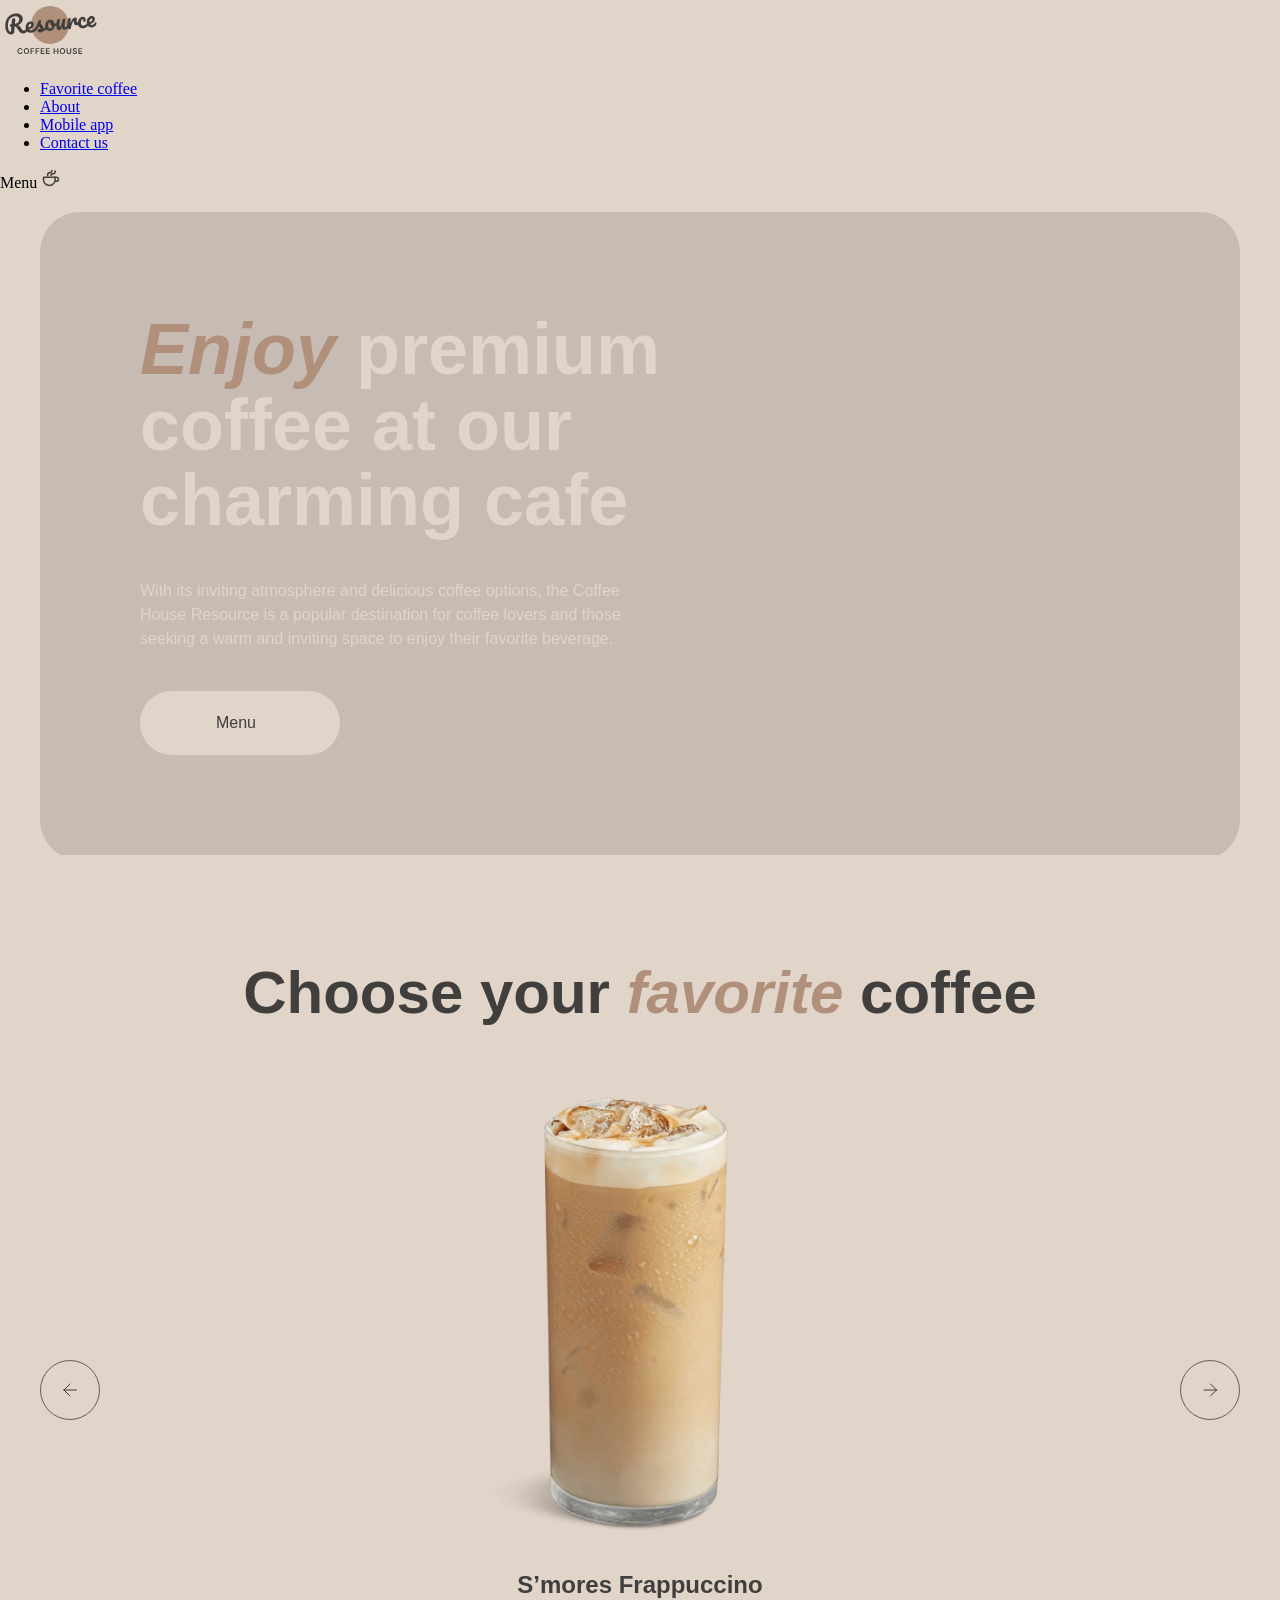
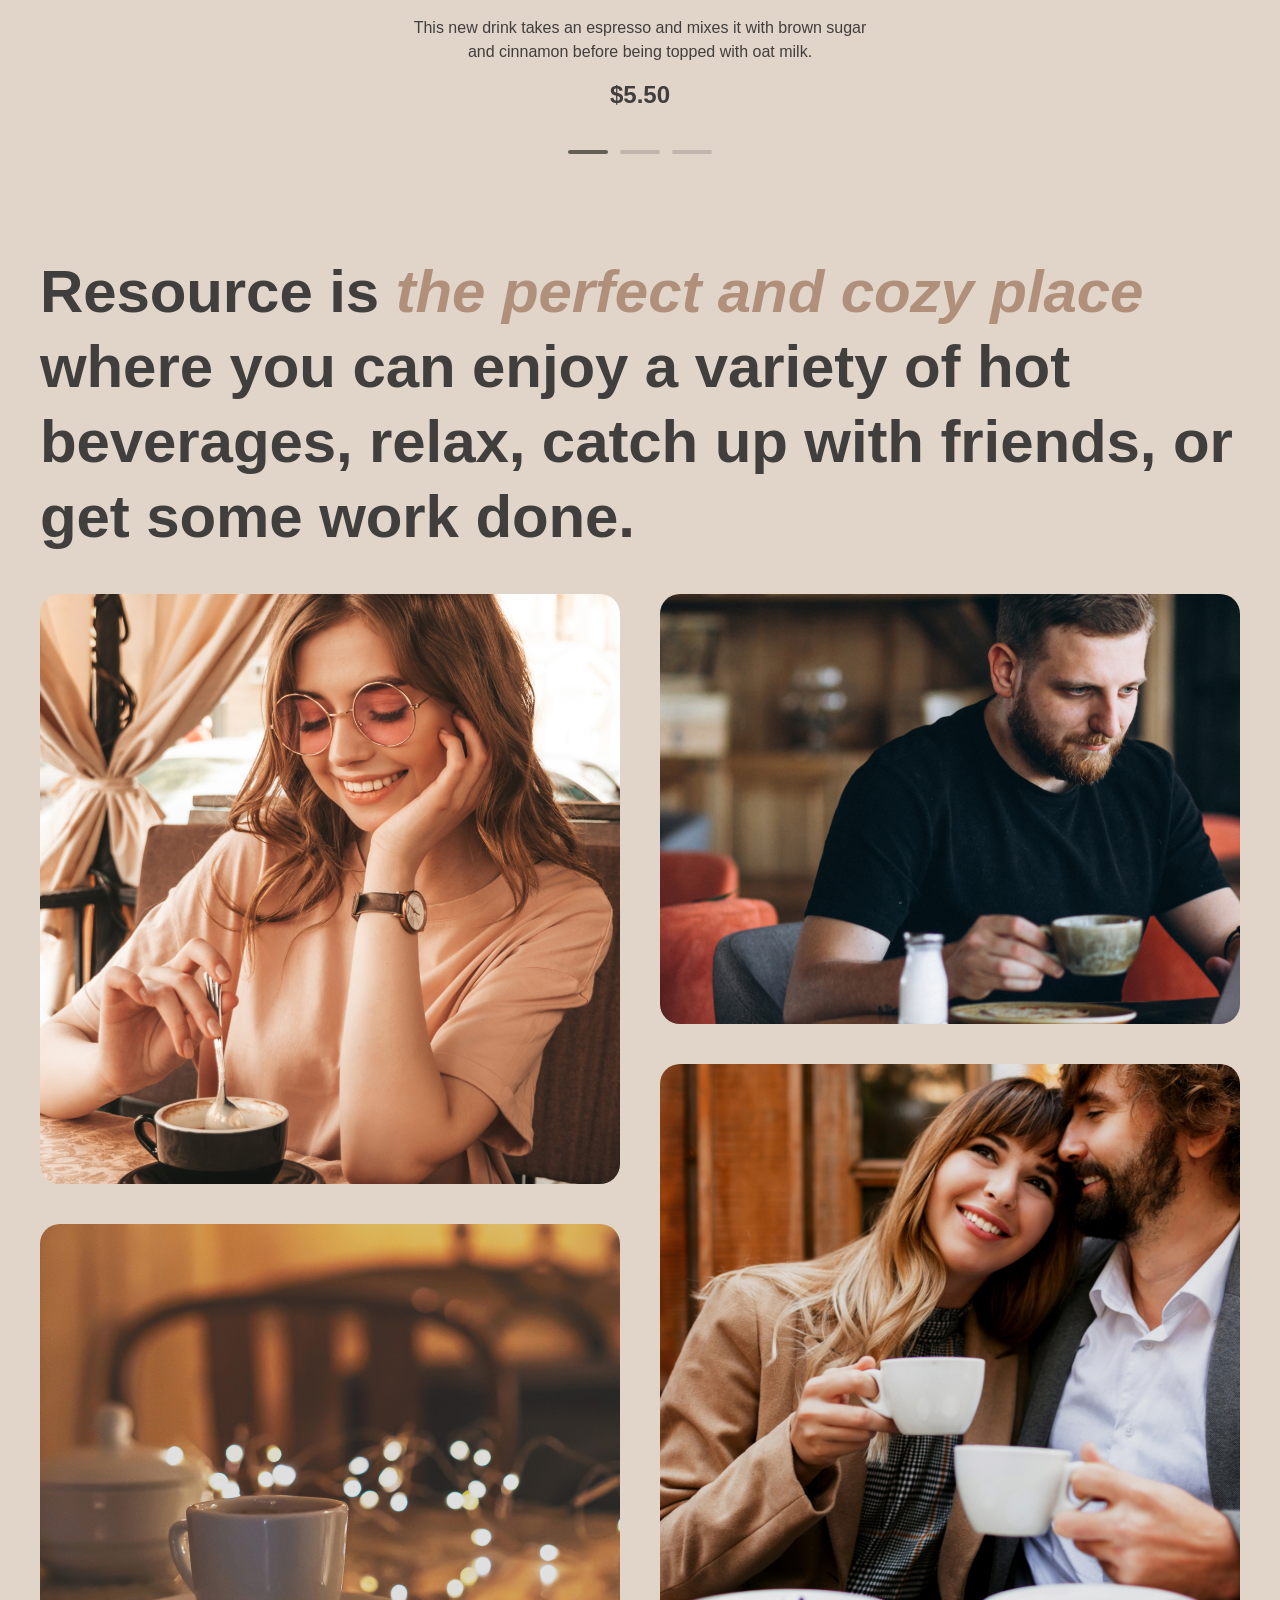
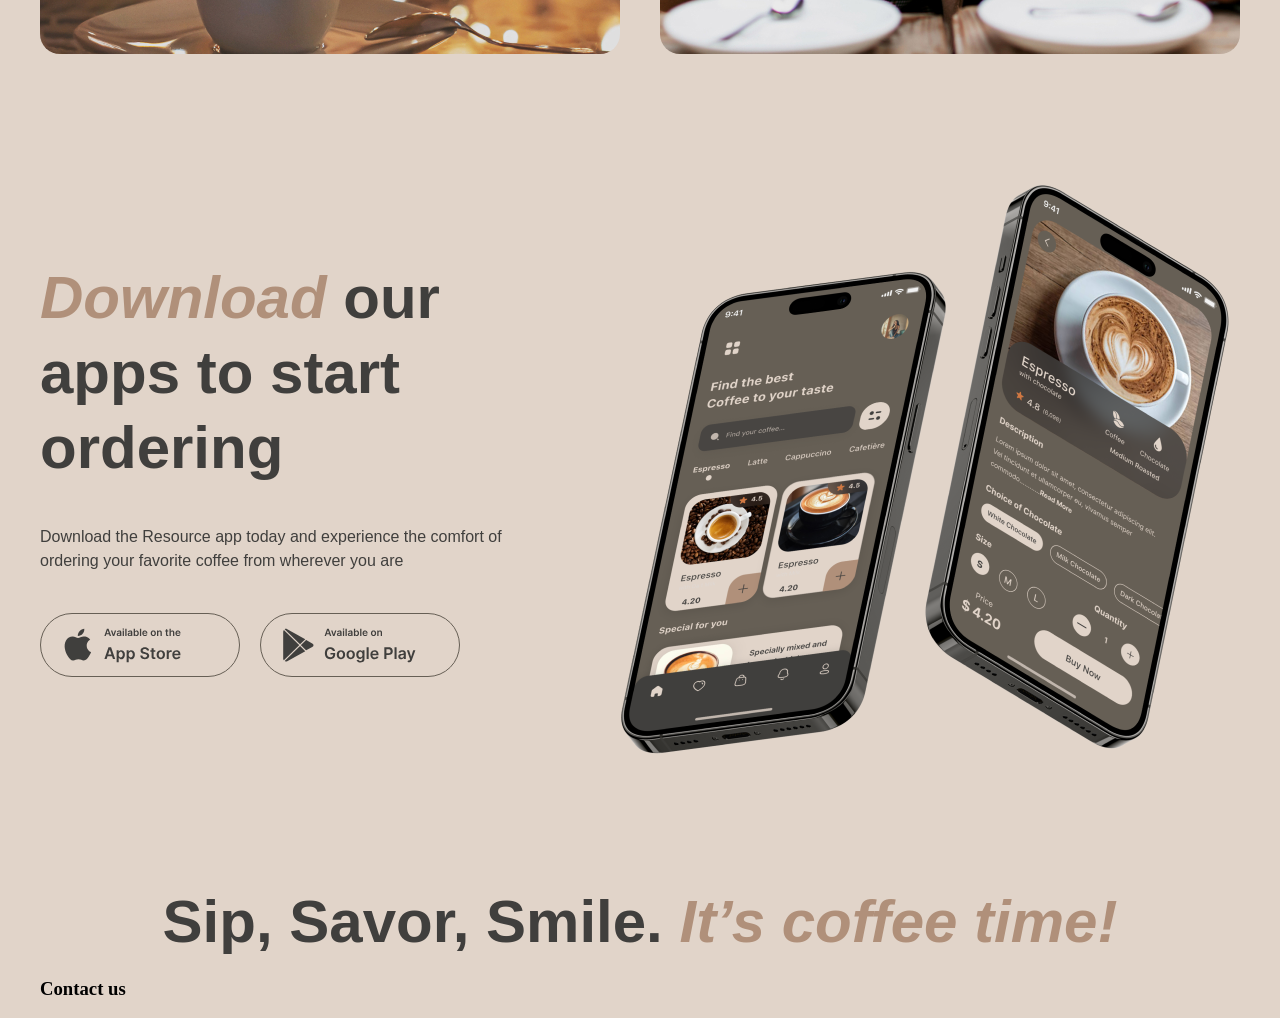
==== commit 5ff7edd7: "feat: about container done" ====
--- a/coffee-house/index.html
+++ b/coffee-house/index.html
@@ -97,14 +97,14 @@
     </section>
     <section id="about">
         <div class="container">
-            <h2>Resource is <span>the perfect and cozy place</span> where you can enjoy a variety of hot beverages, relax, catch up
-                with friends, or get some work done.</h2>
-            <div>
-                <img src="assets/images/about-1.jpg" alt="about-1">
-                <img src="assets/images/about-2.jpg" alt="about-2">
-                <img src="assets/images/about-3.jpg" alt="about-3">
-                <img src="assets/images/about-4.jpg" alt="about-4">
-            </div>
+                <h2>Resource is <span>the perfect and cozy place</span> where you can enjoy a variety of hot beverages, relax, catch up
+                    with friends, or get some work done.</h2>
+                <div class="about__images">
+                    <div class="about__big-image about-image-1"></div>
+                    <div class="about__small-image about-image-2"></div>
+                    <div class="about__small-image about-image-3"></div>
+                    <div class="about__big-image about-image-4"></div>
+                </div>
         </div>
     </section>
     <section id="mobile-app">
--- a/coffee-house/index.css
+++ b/coffee-house/index.css
@@ -14,6 +14,7 @@
     max-width: 1440px;
     margin: 0 auto;
     box-sizing: border-box;
+    padding: 0 40px;
 }
 
 header {
@@ -95,7 +96,7 @@
     display: flex;
     flex-direction: column;
     gap: 40px;
-    margin: 100px 0 100px 140px;
+    margin: 100px 0 100px 100px;
 }
 
 .hero-content p {
@@ -138,7 +139,6 @@
 
 
 .slider-container {
-    padding: 0 40px;
     display: flex;
     justify-content: space-between;
     align-items: center;
@@ -190,6 +190,59 @@
     justify-content: center;
 }
 
+#about h2 {
+    text-align: unset;
+    letter-spacing: -0.1px;
+}
+
+#about .container {
+    display: flex;
+    flex-direction: column;
+    gap: 40px;
+}
+
+#about .about-image-1 {
+    background-image: url(assets/images/about-1.jpg);
+    background-position: center;
+}
+
+#about .about-image-2 {
+    background-image: url(assets/images/about-2.jpg);
+    background-position: center;
+}
+
+#about .about-image-3 {
+    background-image: url(assets/images/about-3.jpg);
+    background-position: center;
+}
+
+#about .about-image-4 {
+    background-image: url(assets/images/about-4.jpg);
+    background-position: center;
+}
+
+#about .about__images {
+    display: flex;
+    flex-direction: column;
+    flex-wrap: wrap;
+    height: 1060px;
+    gap: 40px;
+}
+
+#about .about__big-image {
+    max-width: 660px;
+    height: 590px;
+    object-fit: cover;
+    border-radius: 20px;
+}
+
+#about .about__small-image {
+    max-width: 660px;
+    height: 430px;
+    object-fit: cover;
+    border-radius: 20px;
+}
+
 #mobile-app h2 {
     text-align: left;
 }
@@ -198,17 +251,19 @@
     width: 630px;
     height: 630px;
 }
+
 .mobile-app__container {
     display: flex;
     gap: 100px;
-    padding: 0 40px;
-    align-items: center;
-}
+    align-items: center;
+}
+
 .mobile-app__info {
     display: flex;
     flex-direction: column;
     gap: 40px;
 }
+
 .mobile-app__info p {
     font-family: 'Inter', sans-serif;
     font-weight: 400;
@@ -217,17 +272,35 @@
     color: #403F3D;
     margin: 0;
 }
+
 .app-store__button {
     display: flex;
     gap: 20px;
+}
+
+@media (max-width: 1200px) {
+    #about .about__images {
+        height: auto;
+        align-items: center;
+    }
+
+    #about .about__small-image {
+        display: none;
+    }
+
+    #about .about__big-image {
+        width: 100%;
+        max-width: 688px;
+    }
+
+    .mobile-app__container {
+        flex-direction: column;
+    }
 }
 
 @media (max-width: 1000px) {
     .hero-content {
         margin: 100px 0 100px 100px;
-    }
-    .mobile-app__container {
-        flex-direction: column;
     }
 }
 
@@ -239,6 +312,10 @@
 }
 
 @media (max-width: 760px) {
+    .container {
+        padding: 0 16px;
+    }
+
     h1 {
         font-size: 42px;
         line-height: 114.99999999999999%;
@@ -289,15 +366,21 @@
         max-height: 348px;
     }
 
+    #about .about__big-image {
+        width: 100%;
+        min-width: 348px;
+        height: 590px;
+    }
+
     #mobile-app img {
         width: 348px;
         height: 348px;
     }
 
     .mobile-app__container {
-        padding: 0 16px;
         gap: 40px;
     }
+
     .app-store__button {
         flex-direction: column;
     }
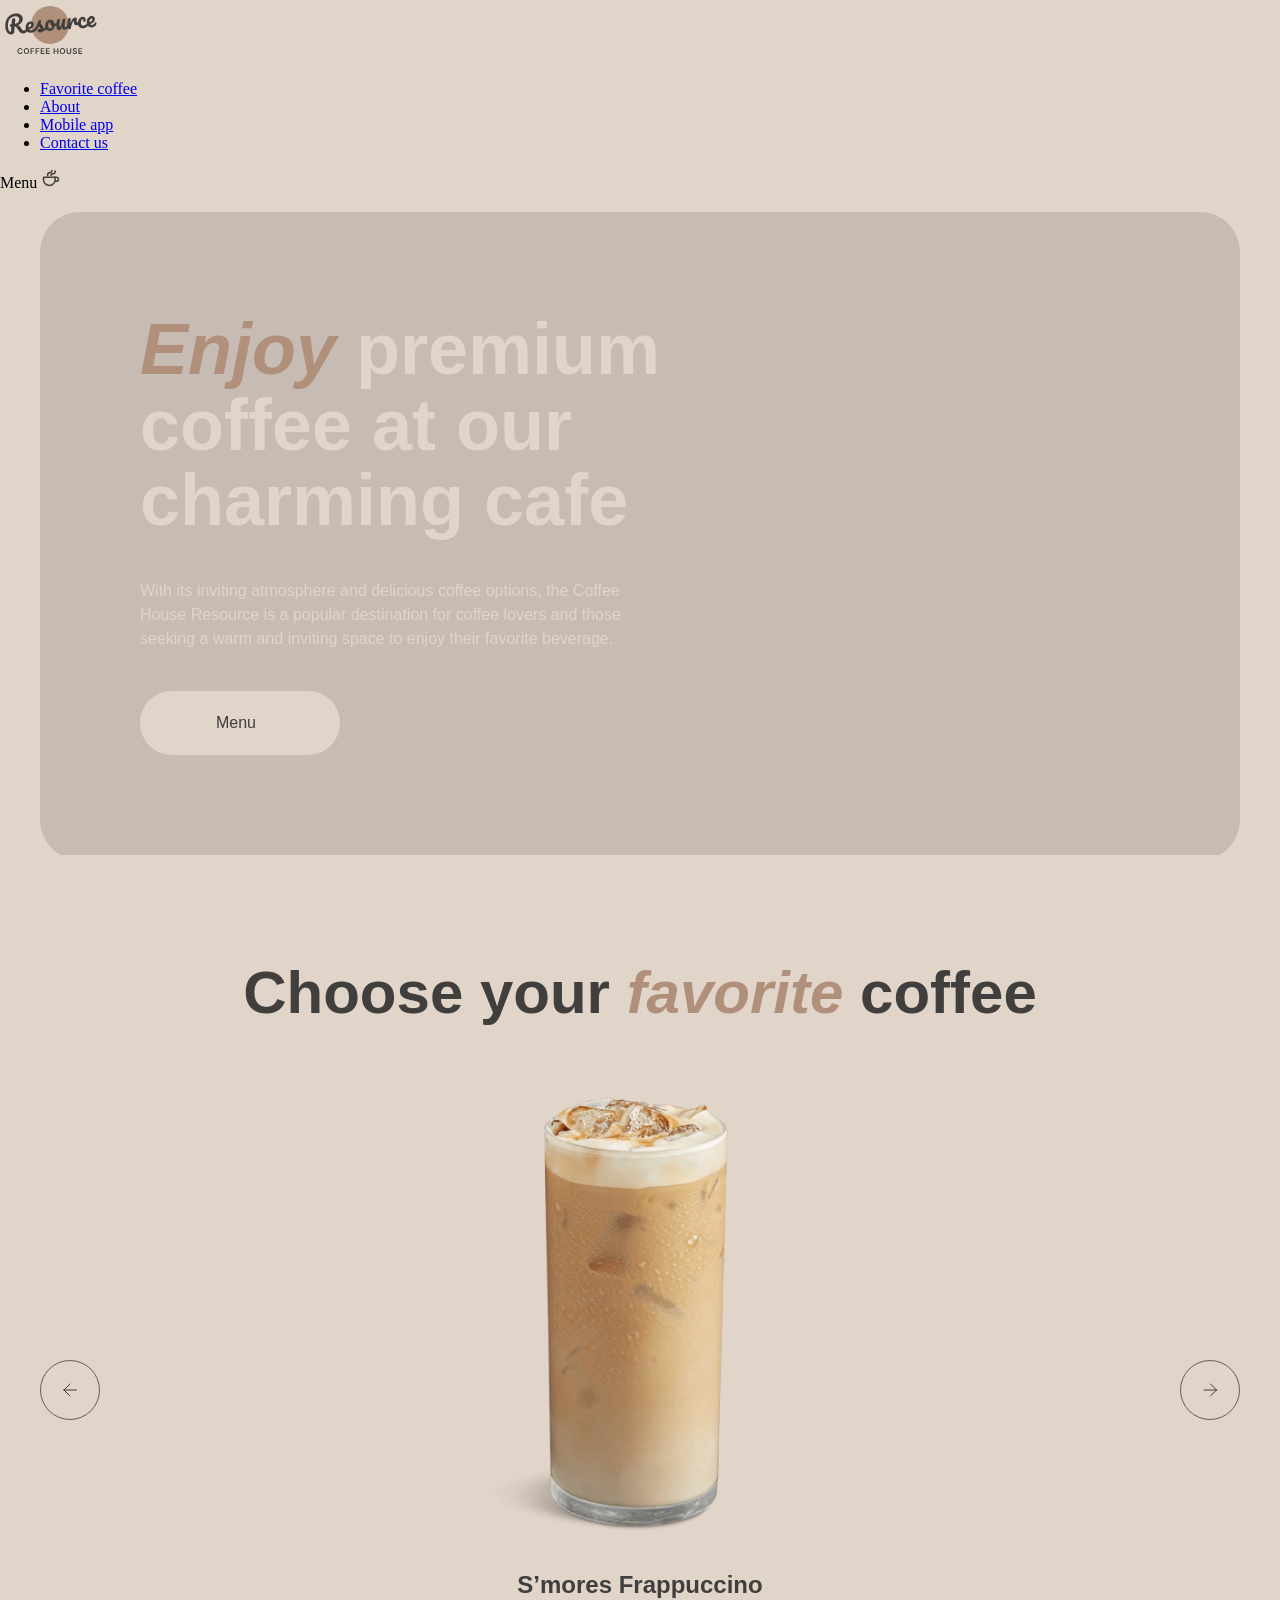
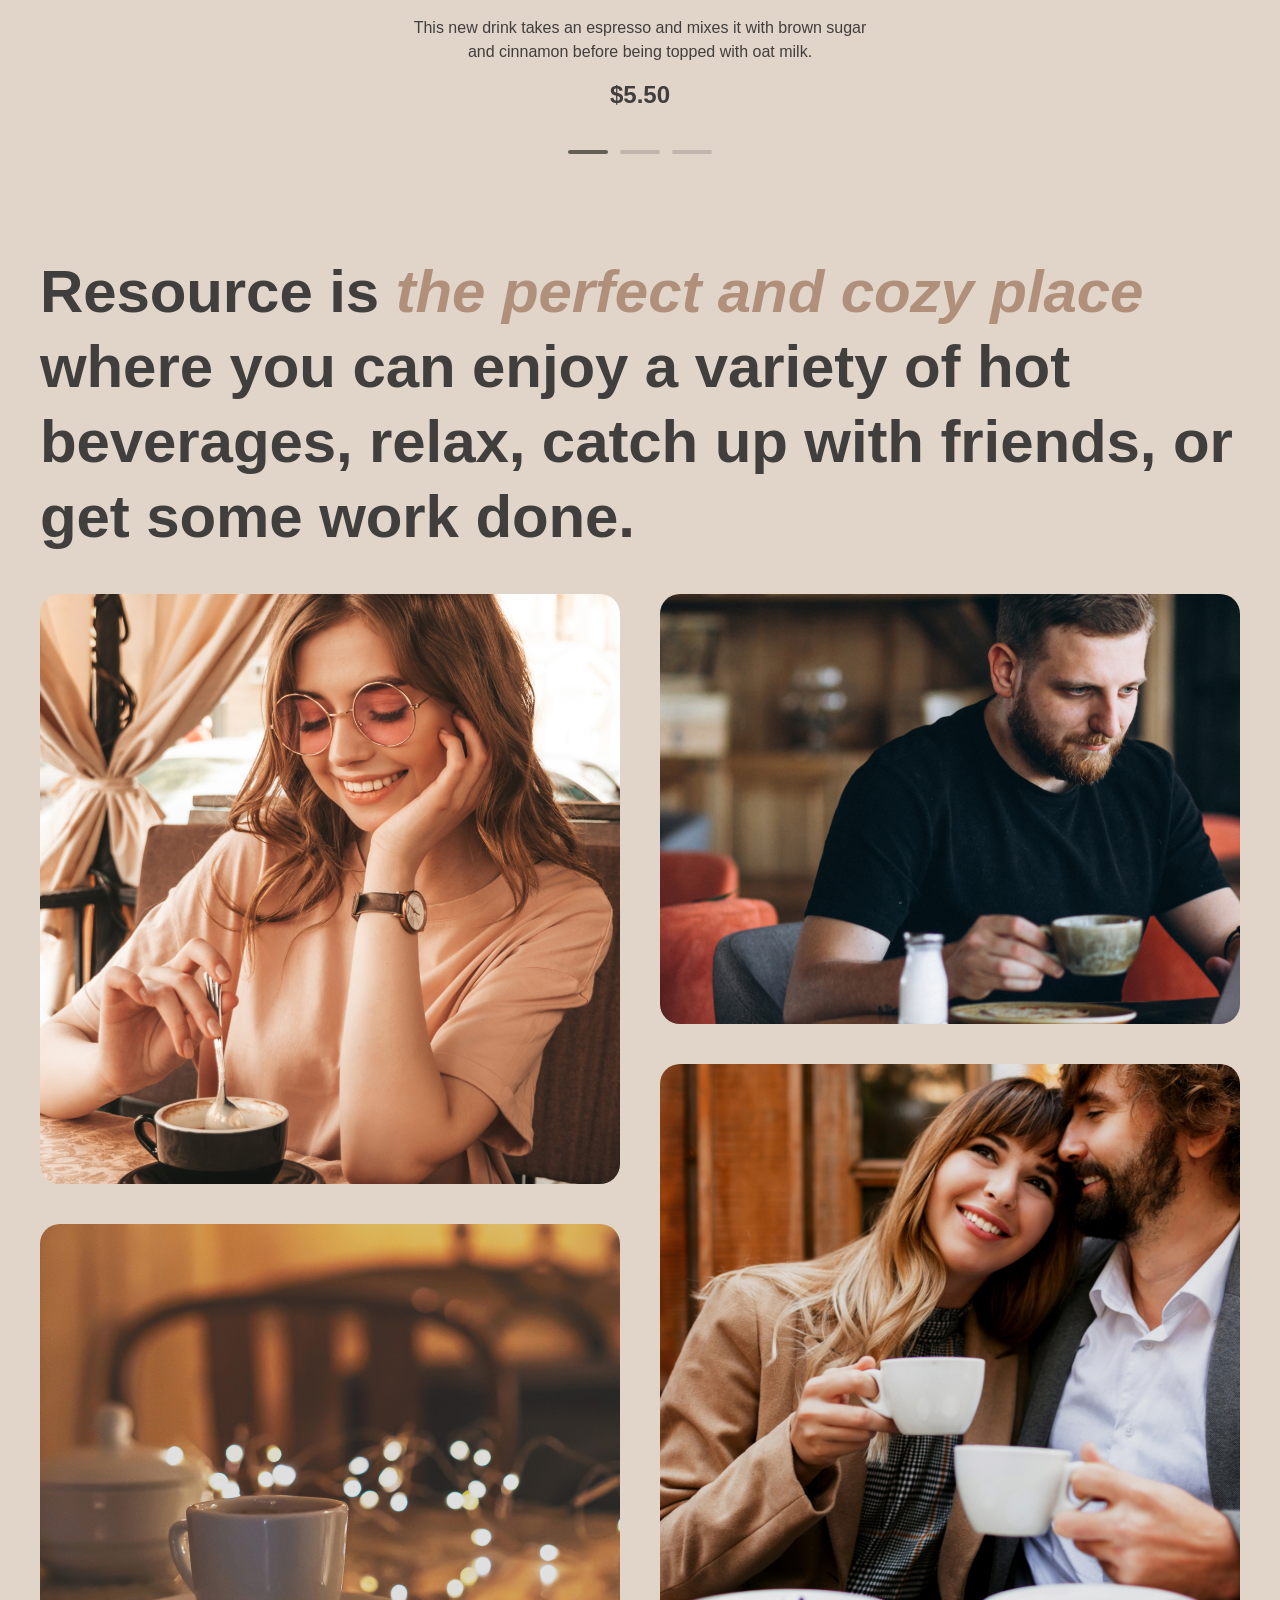
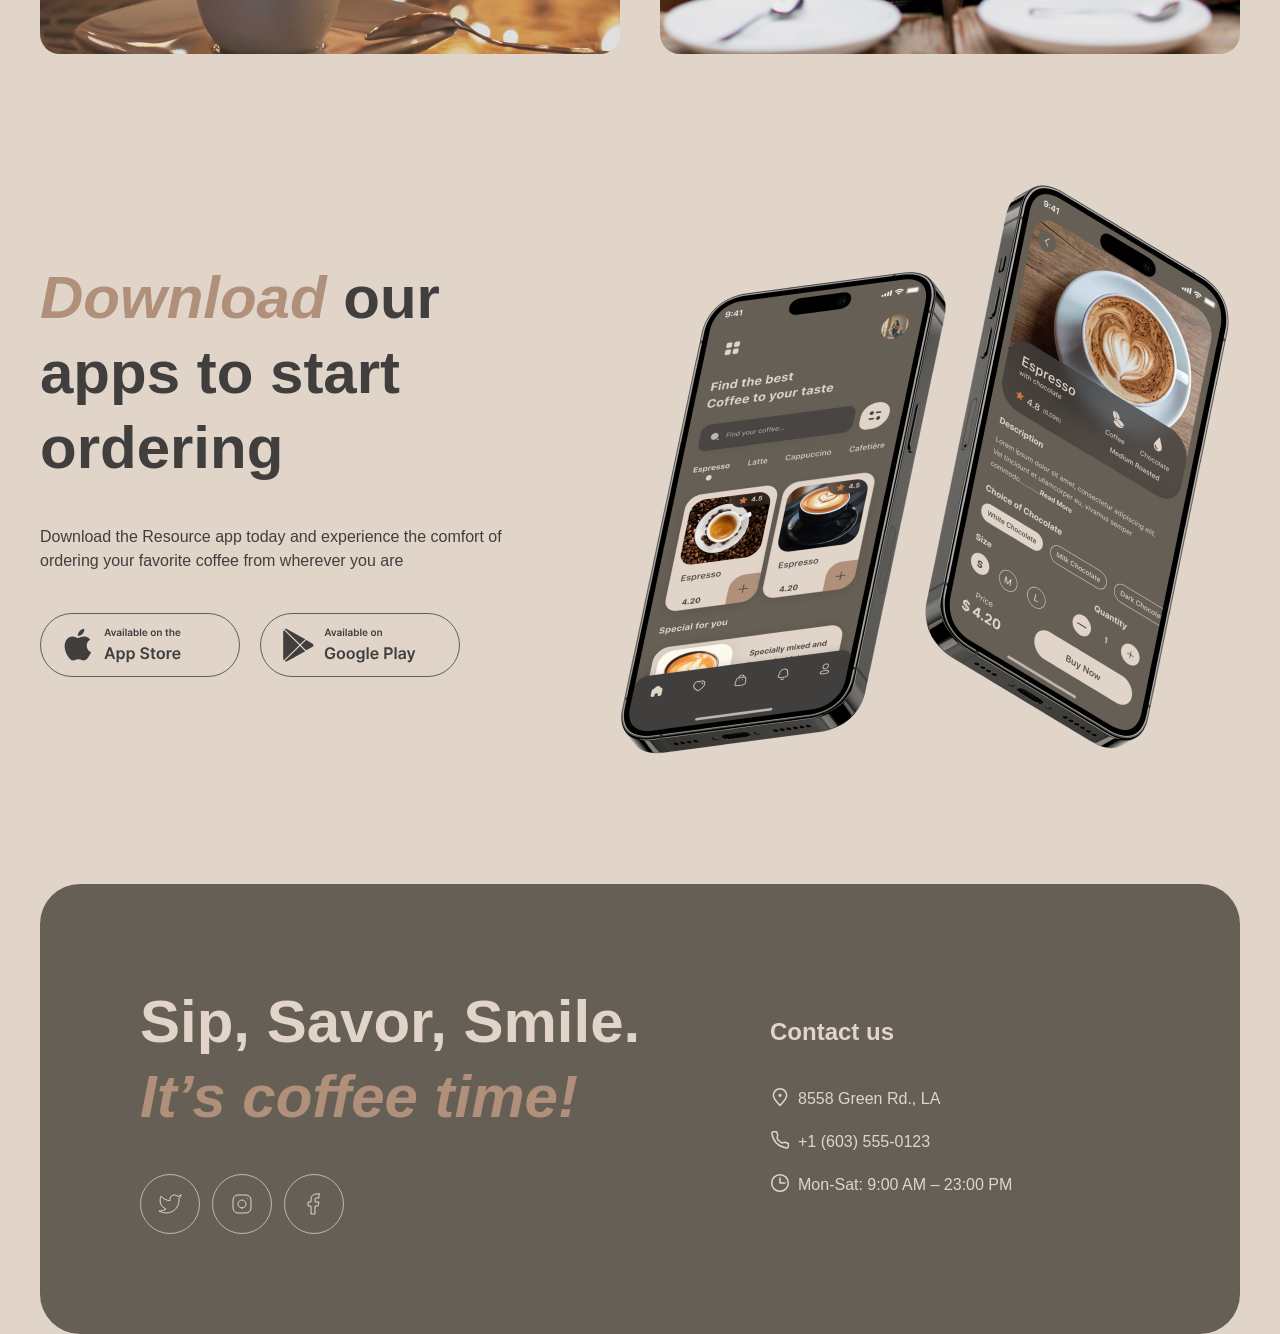
==== commit f9a7c1cb: "feat: contacts done" ====
--- a/coffee-house/index.html
+++ b/coffee-house/index.html
@@ -41,7 +41,7 @@
                 <button>
                     <span>Menu</span>
                     <span class="coffee-cup__icon"><svg width="20" height="20" viewBox="0 0 20 20" fill="none"
-                               xmlns="http://www.w3.org/2000/svg">
+                                                        xmlns="http://www.w3.org/2000/svg">
 <path d="M14.1665 9.76667V11.6667C14.1665 14.8883 11.5548 17.5 8.33317 17.5C5.11151 17.5 2.49984 14.8883 2.49984 11.6667V9.76667C2.49984 9.4353 2.76847 9.16667 3.09984 9.16667H13.5665C13.8979 9.16667 14.1665 9.4353 14.1665 9.76667Z"
       stroke="#403F3D" stroke-width="1.5" stroke-linecap="round" stroke-linejoin="round"/>
 <path d="M9.99984 7.49996C9.99984 6.66663 10.5951 5.83329 11.7856 5.83329C13.1005 5.83329 14.1665 4.7673 14.1665 3.45234V2.91663"
@@ -97,14 +97,15 @@
     </section>
     <section id="about">
         <div class="container">
-                <h2>Resource is <span>the perfect and cozy place</span> where you can enjoy a variety of hot beverages, relax, catch up
-                    with friends, or get some work done.</h2>
-                <div class="about__images">
-                    <div class="about__big-image about-image-1"></div>
-                    <div class="about__small-image about-image-2"></div>
-                    <div class="about__small-image about-image-3"></div>
-                    <div class="about__big-image about-image-4"></div>
-                </div>
+            <h2>Resource is <span>the perfect and cozy place</span> where you can enjoy a variety of hot beverages,
+                relax, catch up
+                with friends, or get some work done.</h2>
+            <div class="about__images">
+                <div class="about__big-image about-image-1"></div>
+                <div class="about__small-image about-image-2"></div>
+                <div class="about__small-image about-image-3"></div>
+                <div class="about__big-image about-image-4"></div>
+            </div>
         </div>
     </section>
     <section id="mobile-app">
@@ -117,7 +118,8 @@
                         wherever you are
                     </p>
                     <div class="app-store__button">
-                        <svg width="200" height="64" viewBox="0 0 200 64" fill="none" xmlns="http://www.w3.org/2000/svg">
+                        <svg width="200" height="64" viewBox="0 0 200 64" fill="none"
+                             xmlns="http://www.w3.org/2000/svg">
                             <rect x="0.5" y="0.5" width="199" height="63" rx="31.5" stroke="#665F55"/>
                             <path d="M46.7063 32.6307C46.6694 28.6324 50.0641 26.6872 50.2193 26.5966C48.2967 23.8637 45.3169 23.4903 44.2697 23.4605C41.767 23.2037 39.3393 24.9206 38.0644 24.9206C36.764 24.9206 34.8008 23.4853 32.6848 23.5275C29.962 23.5684 27.4147 25.1055 26.0176 27.4923C23.1344 32.359 25.2847 39.5108 28.047 43.4446C29.4288 45.3712 31.0435 47.5223 33.1569 47.4466C35.2245 47.3635 35.9968 46.1614 38.4919 46.1614C40.9641 46.1614 41.6893 47.4466 43.8447 47.3983C46.0637 47.3635 47.4608 45.463 48.7942 43.519C50.3911 41.3108 51.0323 39.1362 51.0578 39.0245C51.0056 39.0071 46.7483 37.4229 46.7063 32.6307Z"
                                   fill="#403F3D"/>
@@ -128,7 +130,8 @@
                             <path d="M66.642 46H64.392L68.4886 34.3636H71.0909L75.1932 46H72.9432L69.8352 36.75H69.7443L66.642 46ZM66.7159 41.4375H72.8523V43.1307H66.7159V41.4375ZM76.6349 49.2727V37.2727H78.6577V38.7159H78.777C78.883 38.5038 79.0327 38.2784 79.2259 38.0398C79.419 37.7973 79.6804 37.5909 80.0099 37.4205C80.3395 37.2462 80.7599 37.1591 81.2713 37.1591C81.9455 37.1591 82.5535 37.3314 83.0952 37.6761C83.6406 38.017 84.0724 38.5227 84.3906 39.1932C84.7126 39.8598 84.8736 40.678 84.8736 41.6477C84.8736 42.6061 84.7164 43.4205 84.402 44.0909C84.0876 44.7614 83.6596 45.2727 83.1179 45.625C82.5762 45.9773 81.9626 46.1534 81.277 46.1534C80.777 46.1534 80.3622 46.0701 80.0327 45.9034C79.7031 45.7367 79.438 45.536 79.2372 45.3011C79.0402 45.0625 78.8868 44.8371 78.777 44.625H78.6918V49.2727H76.6349ZM78.652 41.6364C78.652 42.2008 78.7315 42.6951 78.8906 43.1193C79.0535 43.5436 79.2865 43.875 79.5895 44.1136C79.8963 44.3485 80.2675 44.4659 80.7031 44.4659C81.1577 44.4659 81.5384 44.3447 81.8452 44.1023C82.152 43.8561 82.383 43.5208 82.5384 43.0966C82.6974 42.6686 82.777 42.1818 82.777 41.6364C82.777 41.0947 82.6993 40.6136 82.544 40.1932C82.3887 39.7727 82.1577 39.4432 81.8509 39.2045C81.544 38.9659 81.1615 38.8466 80.7031 38.8466C80.2637 38.8466 79.8906 38.9621 79.5838 39.1932C79.277 39.4242 79.044 39.7481 78.8849 40.1648C78.7296 40.5814 78.652 41.072 78.652 41.6364ZM86.6349 49.2727V37.2727H88.6577V38.7159H88.777C88.883 38.5038 89.0327 38.2784 89.2259 38.0398C89.419 37.7973 89.6804 37.5909 90.0099 37.4205C90.3395 37.2462 90.7599 37.1591 91.2713 37.1591C91.9455 37.1591 92.5535 37.3314 93.0952 37.6761C93.6406 38.017 94.0724 38.5227 94.3906 39.1932C94.7126 39.8598 94.8736 40.678 94.8736 41.6477C94.8736 42.6061 94.7164 43.4205 94.402 44.0909C94.0876 44.7614 93.6596 45.2727 93.1179 45.625C92.5762 45.9773 91.9626 46.1534 91.277 46.1534C90.777 46.1534 90.3622 46.0701 90.0327 45.9034C89.7031 45.7367 89.438 45.536 89.2372 45.3011C89.0402 45.0625 88.8868 44.8371 88.777 44.625H88.6918V49.2727H86.6349ZM88.652 41.6364C88.652 42.2008 88.7315 42.6951 88.8906 43.1193C89.0535 43.5436 89.2865 43.875 89.5895 44.1136C89.8963 44.3485 90.2675 44.4659 90.7031 44.4659C91.1577 44.4659 91.5384 44.3447 91.8452 44.1023C92.152 43.8561 92.383 43.5208 92.5384 43.0966C92.6974 42.6686 92.777 42.1818 92.777 41.6364C92.777 41.0947 92.6993 40.6136 92.544 40.1932C92.3887 39.7727 92.1577 39.4432 91.8509 39.2045C91.544 38.9659 91.1615 38.8466 90.7031 38.8466C90.2637 38.8466 89.8906 38.9621 89.5838 39.1932C89.277 39.4242 89.044 39.7481 88.8849 40.1648C88.7296 40.5814 88.652 41.072 88.652 41.6364ZM107.018 37.5625C106.965 37.0663 106.742 36.6799 106.348 36.4034C105.958 36.1269 105.45 35.9886 104.825 35.9886C104.386 35.9886 104.009 36.0549 103.695 36.1875C103.38 36.3201 103.14 36.5 102.973 36.7273C102.806 36.9545 102.721 37.214 102.717 37.5057C102.717 37.7481 102.772 37.9583 102.882 38.1364C102.996 38.3144 103.149 38.4659 103.342 38.5909C103.536 38.7121 103.75 38.8144 103.984 38.8977C104.219 38.9811 104.456 39.0511 104.695 39.108L105.786 39.3807C106.225 39.483 106.647 39.6212 107.053 39.7955C107.462 39.9697 107.827 40.1894 108.149 40.4545C108.475 40.7197 108.732 41.0398 108.922 41.4148C109.111 41.7898 109.206 42.2292 109.206 42.733C109.206 43.4148 109.032 44.0152 108.683 44.5341C108.335 45.0492 107.831 45.4527 107.172 45.7443C106.517 46.0322 105.723 46.1761 104.791 46.1761C103.886 46.1761 103.1 46.036 102.433 45.7557C101.77 45.4754 101.251 45.0663 100.876 44.5284C100.505 43.9905 100.304 43.3352 100.274 42.5625H102.348C102.378 42.9678 102.503 43.3049 102.723 43.5739C102.943 43.8428 103.229 44.0436 103.581 44.1761C103.937 44.3087 104.335 44.375 104.774 44.375C105.232 44.375 105.634 44.3068 105.979 44.1705C106.327 44.0303 106.6 43.8371 106.797 43.5909C106.994 43.3409 107.094 43.0492 107.098 42.7159C107.094 42.4129 107.005 42.1629 106.831 41.9659C106.657 41.7652 106.412 41.5985 106.098 41.4659C105.787 41.3295 105.424 41.2083 105.007 41.1023L103.683 40.7614C102.725 40.5152 101.967 40.142 101.411 39.642C100.857 39.1383 100.581 38.4697 100.581 37.6364C100.581 36.9508 100.767 36.3504 101.138 35.8352C101.513 35.3201 102.022 34.9205 102.666 34.6364C103.31 34.3485 104.039 34.2045 104.854 34.2045C105.679 34.2045 106.403 34.3485 107.024 34.6364C107.649 34.9205 108.14 35.3163 108.496 35.8239C108.852 36.3277 109.036 36.9072 109.047 37.5625H107.018ZM115.352 37.2727V38.8636H110.335V37.2727H115.352ZM111.574 35.1818H113.631V43.375C113.631 43.6515 113.672 43.8636 113.756 44.0114C113.843 44.1553 113.956 44.2538 114.097 44.3068C114.237 44.3598 114.392 44.3864 114.562 44.3864C114.691 44.3864 114.809 44.3769 114.915 44.358C115.025 44.339 115.108 44.322 115.165 44.3068L115.511 45.9148C115.402 45.9527 115.244 45.9943 115.04 46.0398C114.839 46.0852 114.593 46.1117 114.301 46.1193C113.786 46.1345 113.322 46.0568 112.909 45.8864C112.496 45.7121 112.169 45.4432 111.926 45.0795C111.688 44.7159 111.57 44.2614 111.574 43.7159V35.1818ZM120.786 46.1705C119.933 46.1705 119.195 45.983 118.57 45.608C117.945 45.233 117.46 44.7083 117.115 44.0341C116.774 43.3598 116.604 42.572 116.604 41.6705C116.604 40.7689 116.774 39.9792 117.115 39.3011C117.46 38.6231 117.945 38.0966 118.57 37.7216C119.195 37.3466 119.933 37.1591 120.786 37.1591C121.638 37.1591 122.376 37.3466 123.001 37.7216C123.626 38.0966 124.109 38.6231 124.45 39.3011C124.795 39.9792 124.967 40.7689 124.967 41.6705C124.967 42.572 124.795 43.3598 124.45 44.0341C124.109 44.7083 123.626 45.233 123.001 45.608C122.376 45.983 121.638 46.1705 120.786 46.1705ZM120.797 44.5227C121.259 44.5227 121.645 44.3958 121.956 44.142C122.267 43.8845 122.498 43.5398 122.649 43.108C122.804 42.6761 122.882 42.1951 122.882 41.6648C122.882 41.1307 122.804 40.6477 122.649 40.2159C122.498 39.7803 122.267 39.4337 121.956 39.1761C121.645 38.9186 121.259 38.7898 120.797 38.7898C120.323 38.7898 119.929 38.9186 119.615 39.1761C119.304 39.4337 119.071 39.7803 118.916 40.2159C118.765 40.6477 118.689 41.1307 118.689 41.6648C118.689 42.1951 118.765 42.6761 118.916 43.108C119.071 43.5398 119.304 43.8845 119.615 44.142C119.929 44.3958 120.323 44.5227 120.797 44.5227ZM126.713 46V37.2727H128.707V38.7273H128.798C128.957 38.2235 129.23 37.8352 129.616 37.5625C130.007 37.286 130.452 37.1477 130.952 37.1477C131.065 37.1477 131.192 37.1534 131.332 37.1648C131.476 37.1723 131.596 37.1856 131.69 37.2045V39.0966C131.603 39.0663 131.465 39.0398 131.276 39.017C131.09 38.9905 130.91 38.9773 130.736 38.9773C130.361 38.9773 130.024 39.0587 129.724 39.2216C129.429 39.3807 129.196 39.6023 129.026 39.8864C128.855 40.1705 128.77 40.4981 128.77 40.8693V46H126.713ZM136.561 46.1705C135.686 46.1705 134.93 45.9886 134.294 45.625C133.661 45.2576 133.175 44.7386 132.834 44.0682C132.493 43.3939 132.322 42.6004 132.322 41.6875C132.322 40.7898 132.493 40.0019 132.834 39.3239C133.179 38.642 133.66 38.1117 134.277 37.733C134.894 37.3504 135.62 37.1591 136.453 37.1591C136.991 37.1591 137.499 37.2462 137.976 37.4205C138.457 37.5909 138.881 37.8561 139.249 38.2159C139.62 38.5758 139.911 39.0341 140.124 39.5909C140.336 40.1439 140.442 40.803 140.442 41.5682V42.1989H133.288V40.8125H138.47C138.466 40.4186 138.381 40.0682 138.214 39.7614C138.048 39.4508 137.815 39.2064 137.516 39.0284C137.22 38.8504 136.875 38.7614 136.482 38.7614C136.061 38.7614 135.692 38.8636 135.374 39.0682C135.055 39.2689 134.807 39.5341 134.629 39.8636C134.455 40.1894 134.366 40.5473 134.362 40.9375V42.1477C134.362 42.6553 134.455 43.0909 134.641 43.4545C134.826 43.8144 135.086 44.0909 135.419 44.2841C135.752 44.4735 136.143 44.5682 136.589 44.5682C136.889 44.5682 137.16 44.5265 137.402 44.4432C137.644 44.3561 137.855 44.2292 138.033 44.0625C138.211 43.8958 138.345 43.6894 138.436 43.4432L140.357 43.6591C140.235 44.1667 140.004 44.6098 139.663 44.9886C139.326 45.3636 138.894 45.6553 138.368 45.8636C137.841 46.0682 137.239 46.1705 136.561 46.1705Z"
                                   fill="#403F3D"/>
                         </svg>
-                        <svg width="200" height="64" viewBox="0 0 200 64" fill="none" xmlns="http://www.w3.org/2000/svg">
+                        <svg width="200" height="64" viewBox="0 0 200 64" fill="none"
+                             xmlns="http://www.w3.org/2000/svg">
                             <rect x="0.5" y="0.5" width="199" height="63" rx="31.5" stroke="#665F55"/>
                             <path d="M23.7558 17.2031C23.3933 17.573 23.1836 18.149 23.1836 18.8948V45.4995C23.1836 46.2454 23.3933 46.8213 23.7558 47.1913L23.8453 47.2725L39.1359 32.3701V32.0182L23.8453 17.1159L23.7558 17.2031Z"
                                   fill="#403F3D"/>
@@ -151,17 +154,65 @@
     </section>
     <section id="contacts">
         <div class="container">
-            <div>
-                <h2>Sip, Savor, Smile. <span>It’s coffee time!</span></h2>
-            </div>
-            <div>
-                <h3>Contact us</h3>
+            <div class="contacts__container">
+                <div class="contacts__container-info">
+                    <h2>Sip, Savor, Smile. <span>It’s coffee time!</span></h2>
+                    <div class="contacts__buttons">
+                        <svg width="60" height="60" viewBox="0 0 60 60" fill="none" xmlns="http://www.w3.org/2000/svg">
+                            <rect x="0.5" y="0.5" width="59" height="59" rx="29.5" stroke="#C1B6AD"/>
+                            <path d="M41 21.0101C41 21.0101 38.9821 22.2022 37.86 22.5401C37.2577 21.8476 36.4573 21.3567 35.567 21.134C34.6767 20.9112 33.7395 20.9673 32.8821 21.2945C32.0247 21.6218 31.2884 22.2045 30.773 22.9638C30.2575 23.7231 29.9877 24.6224 30 25.5401V26.5401C28.2426 26.5856 26.5013 26.1959 24.931 25.4055C23.3607 24.6151 22.0103 23.4487 21 22.0101C21 22.0101 17 31.0101 26 35.0101C23.9405 36.408 21.4872 37.109 19 37.0101C28 42.0101 39 37.0101 39 25.5101C38.9991 25.2315 38.9723 24.9537 38.92 24.6801C39.9406 23.6735 41 21.0101 41 21.0101Z"
+                                  stroke="#E1D4C9" stroke-linecap="round" stroke-linejoin="round"/>
+                        </svg>
+                        <svg width="60" height="60" viewBox="0 0 60 60" fill="none" xmlns="http://www.w3.org/2000/svg">
+                            <rect x="0.5" y="0.5" width="59" height="59" rx="29.5" stroke="#C1B6AD"/>
+                            <path d="M30 34C32.2091 34 34 32.2091 34 30C34 27.7909 32.2091 26 30 26C27.7909 26 26 27.7909 26 30C26 32.2091 27.7909 34 30 34Z"
+                                  stroke="#E1D4C9" stroke-linecap="round" stroke-linejoin="round"/>
+                            <path d="M21 34V26C21 23.2386 23.2386 21 26 21H34C36.7614 21 39 23.2386 39 26V34C39 36.7614 36.7614 39 34 39H26C23.2386 39 21 36.7614 21 34Z"
+                                  stroke="#E1D4C9"/>
+                            <path d="M35.5 24.51L35.51 24.4989" stroke="#E1D4C9" stroke-linecap="round"
+                                  stroke-linejoin="round"/>
+                        </svg>
+                        <svg width="60" height="60" viewBox="0 0 60 60" fill="none" xmlns="http://www.w3.org/2000/svg">
+                            <rect x="0.5" y="0.5" width="59" height="59" rx="29.5" stroke="#C1B6AD"/>
+                            <path d="M35 20H32C30.6739 20 29.4021 20.5268 28.4645 21.4645C27.5268 22.4021 27 23.6739 27 25V28H24V32H27V40H31V32H34L35 28H31V25C31 24.7348 31.1054 24.4804 31.2929 24.2929C31.4804 24.1054 31.7348 24 32 24H35V20Z"
+                                  stroke="#E1D4C9" stroke-linecap="round" stroke-linejoin="round"/>
+                        </svg>
+                    </div>
+                </div>
+                <div class="contacts__info">
+                    <h3>Contact us</h3>
+                    <a href=""><span><svg width="20" height="20" viewBox="0 0 20 20" fill="none"
+                                          xmlns="http://www.w3.org/2000/svg">
+<path d="M16.6663 8.33329C16.6663 12.0152 9.99967 18.3333 9.99967 18.3333C9.99967 18.3333 3.33301 12.0152 3.33301 8.33329C3.33301 4.65139 6.31778 1.66663 9.99967 1.66663C13.6816 1.66663 16.6663 4.65139 16.6663 8.33329Z"
+      stroke="#E1D4C9" stroke-width="1.5"/>
+<path d="M10.0003 9.16667C10.4606 9.16667 10.8337 8.79357 10.8337 8.33333C10.8337 7.8731 10.4606 7.5 10.0003 7.5C9.54009 7.5 9.16699 7.8731 9.16699 8.33333C9.16699 8.79357 9.54009 9.16667 10.0003 9.16667Z"
+      fill="#E1D4C9" stroke="#E1D4C9" stroke-width="1.5" stroke-linecap="round" stroke-linejoin="round"/>
+</svg>
+</span><span>8558 Green Rd.,  LA</span></a>
+                    <a href=""><span><svg width="20" height="20" viewBox="0 0 20 20" fill="none"
+                                          xmlns="http://www.w3.org/2000/svg">
+<path d="M15.0984 12.2516L11.6665 12.9166C9.34845 11.7531 7.91654 10.4166 7.08321 8.33329L7.72483 4.89154L6.51197 1.66663L3.72946 1.66663C2.60191 1.66663 1.71466 2.59958 1.90108 3.71161C2.29888 6.08454 3.37231 10.0391 6.24987 12.9166C9.27338 15.9401 13.5661 17.3318 16.1378 17.9288C17.299 18.1983 18.3332 17.2908 18.3332 16.0988L18.3332 13.4843L15.0984 12.2516Z"
+      stroke="#E1D4C9" stroke-width="1.5" stroke-linecap="round" stroke-linejoin="round"/>
+</svg>
+</span><span>+1 (603) 555-0123</span></a>
+                    <a href=""><span><svg width="20" height="20" viewBox="0 0 20 20" fill="none"
+                                          xmlns="http://www.w3.org/2000/svg">
+<g clip-path="url(#clip0_217_1736)">
+<path d="M10 5L10 10L15 10" stroke="#E1D4C9" stroke-width="1.5" stroke-linecap="round" stroke-linejoin="round"/>
+<path d="M10.0003 18.3333C14.6027 18.3333 18.3337 14.6023 18.3337 9.99996C18.3337 5.39759 14.6027 1.66663 10.0003 1.66663C5.39795 1.66663 1.66699 5.39759 1.66699 9.99996C1.66699 14.6023 5.39795 18.3333 10.0003 18.3333Z"
+      stroke="#E1D4C9" stroke-width="1.5" stroke-linecap="round" stroke-linejoin="round"/>
+</g>
+<defs>
+<clipPath id="clip0_217_1736">
+<rect width="20" height="20" fill="white"/>
+</clipPath>
+</defs>
+</svg>
+</span><span>Mon-Sat: 9:00 AM – 23:00 PM</span></a>
+                </div>
             </div>
         </div>
     </section>
 </main>
-<footer>
-
-</footer>
 </body>
 </html>
--- a/coffee-house/index.css
+++ b/coffee-house/index.css
@@ -278,6 +278,60 @@
     gap: 20px;
 }
 
+#contacts .contacts__container {
+    background-color: #665F55;
+    display: flex;
+    gap: 100px;
+    padding: 100px;
+    align-items: center;
+    border-radius: 40px;
+}
+
+#contacts .contacts__container-info {
+    display: flex;
+    flex-direction: column;
+    gap: 40px;
+    max-width: 530px;
+}
+
+#contacts .contacts__buttons {
+    display: flex;
+    gap: 12px;
+}
+#contacts h2 {
+    text-align: unset;
+    color: #E1D4C9;
+}
+
+#contacts .contacts__info {
+    display: flex;
+    flex-direction: column;
+    gap: 16px;
+}
+#contacts .contacts__info h3 {
+    font-family: 'Inter', sans-serif;
+    font-weight: 600;
+    font-size: 24px;
+    line-height: 125%;
+    color: #E1D4C9;
+    margin: 0;
+    padding-bottom: 24px;
+}
+
+#contacts .contacts__info span {
+    font-family: 'Inter', sans-serif;
+    font-weight: 400;
+    font-size: 16px;
+    line-height: 150%;
+    color: #E1D4C9;
+}
+
+#contacts .contacts__info a {
+    text-decoration: none;
+    display: flex;
+    gap: 8px;
+}
+
 @media (max-width: 1200px) {
     #about .about__images {
         height: auto;
@@ -296,11 +350,17 @@
     .mobile-app__container {
         flex-direction: column;
     }
+
+    #contacts .contacts__container {
+        flex-direction: column;
+        padding: 100px 60px;
+        align-items: start;
+    }
 }
 
 @media (max-width: 1000px) {
     .hero-content {
-        margin: 100px 0 100px 100px;
+        margin: 100px 0 100px 60px;
     }
 }
 
@@ -339,11 +399,11 @@
     }
 
     .hero-content {
-        margin: 60px 32px;
+        margin: 60px 16px;
     }
 
     .slider-container {
-        padding: 40px 40px 0 40px;
+        padding: 0 40px;
         display: flex;
         justify-content: center;
         align-items: center;
@@ -384,6 +444,14 @@
     .app-store__button {
         flex-direction: column;
     }
+
+    #contacts .contacts__container {
+        gap: 40px;
+    }
+
+    #contacts .contacts__container {
+        padding: 60px 16px;
+    }
 }
 
 @media (hover: hover) {
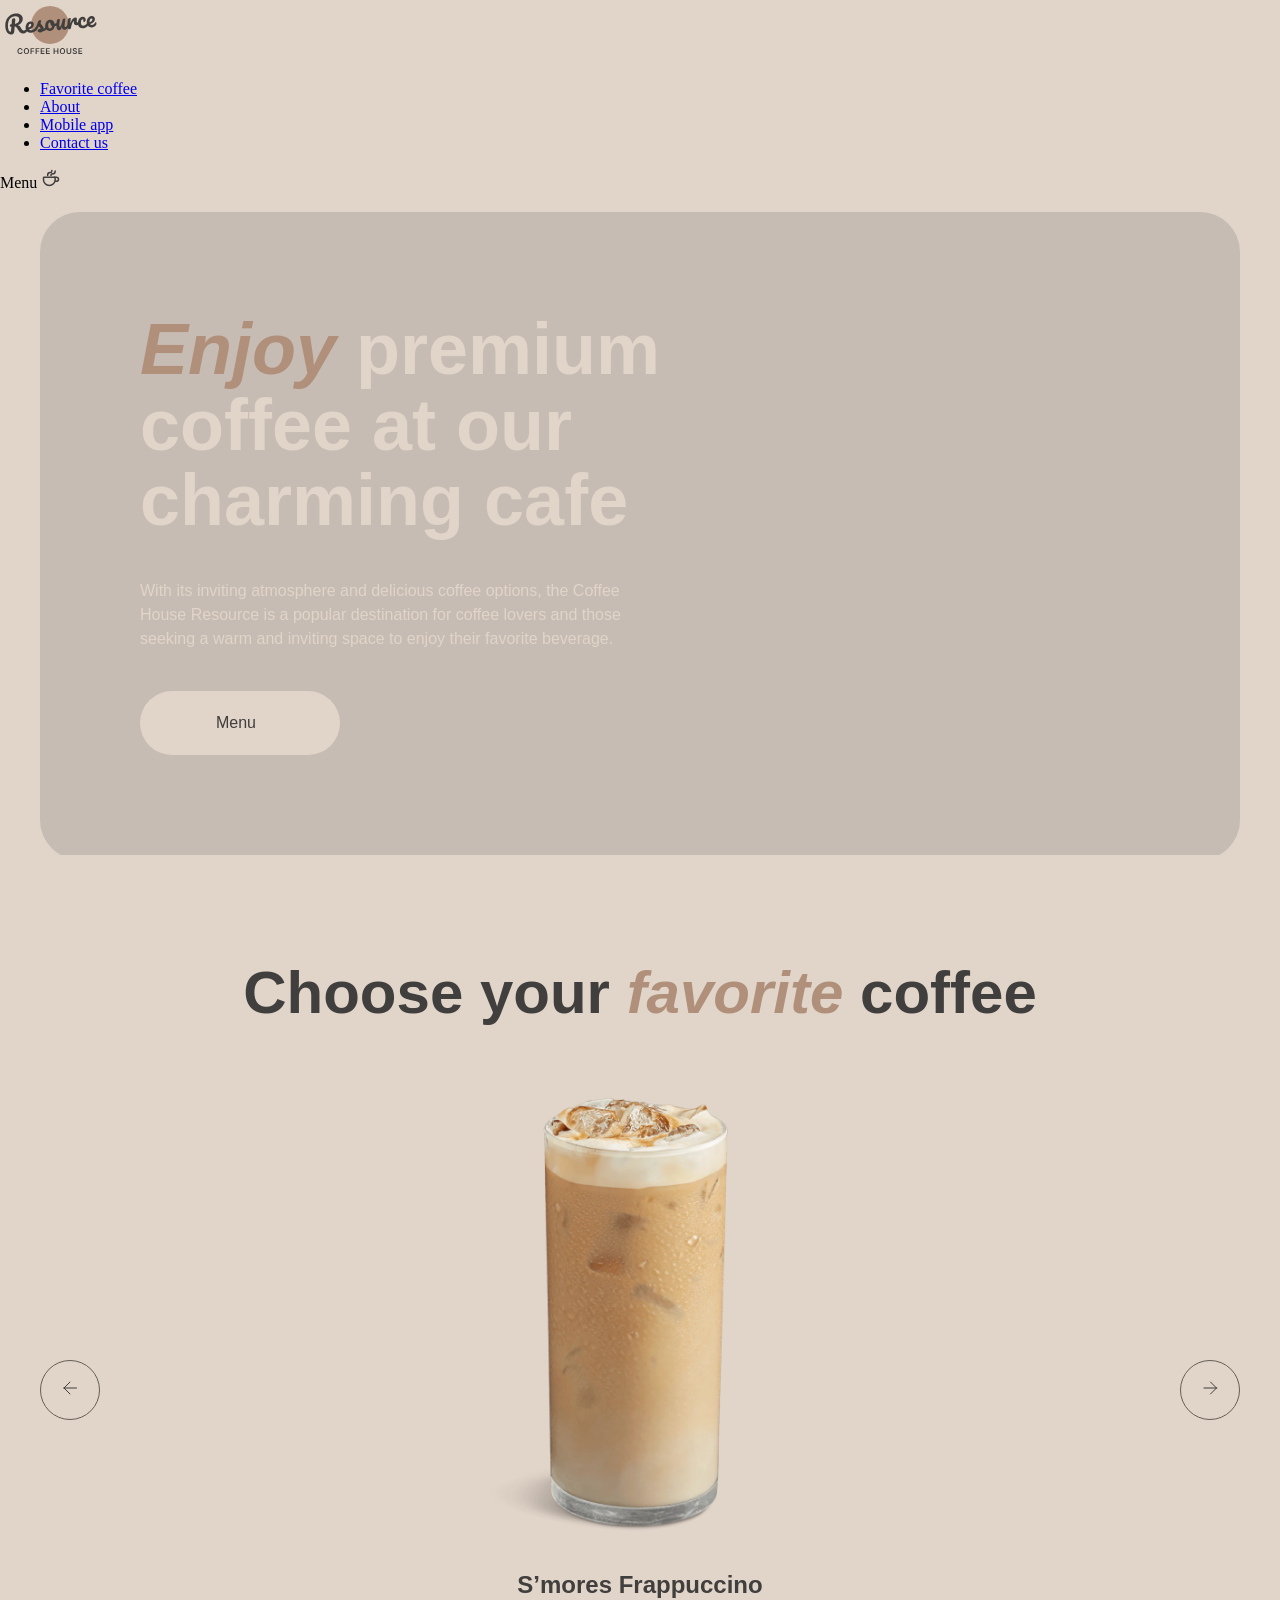
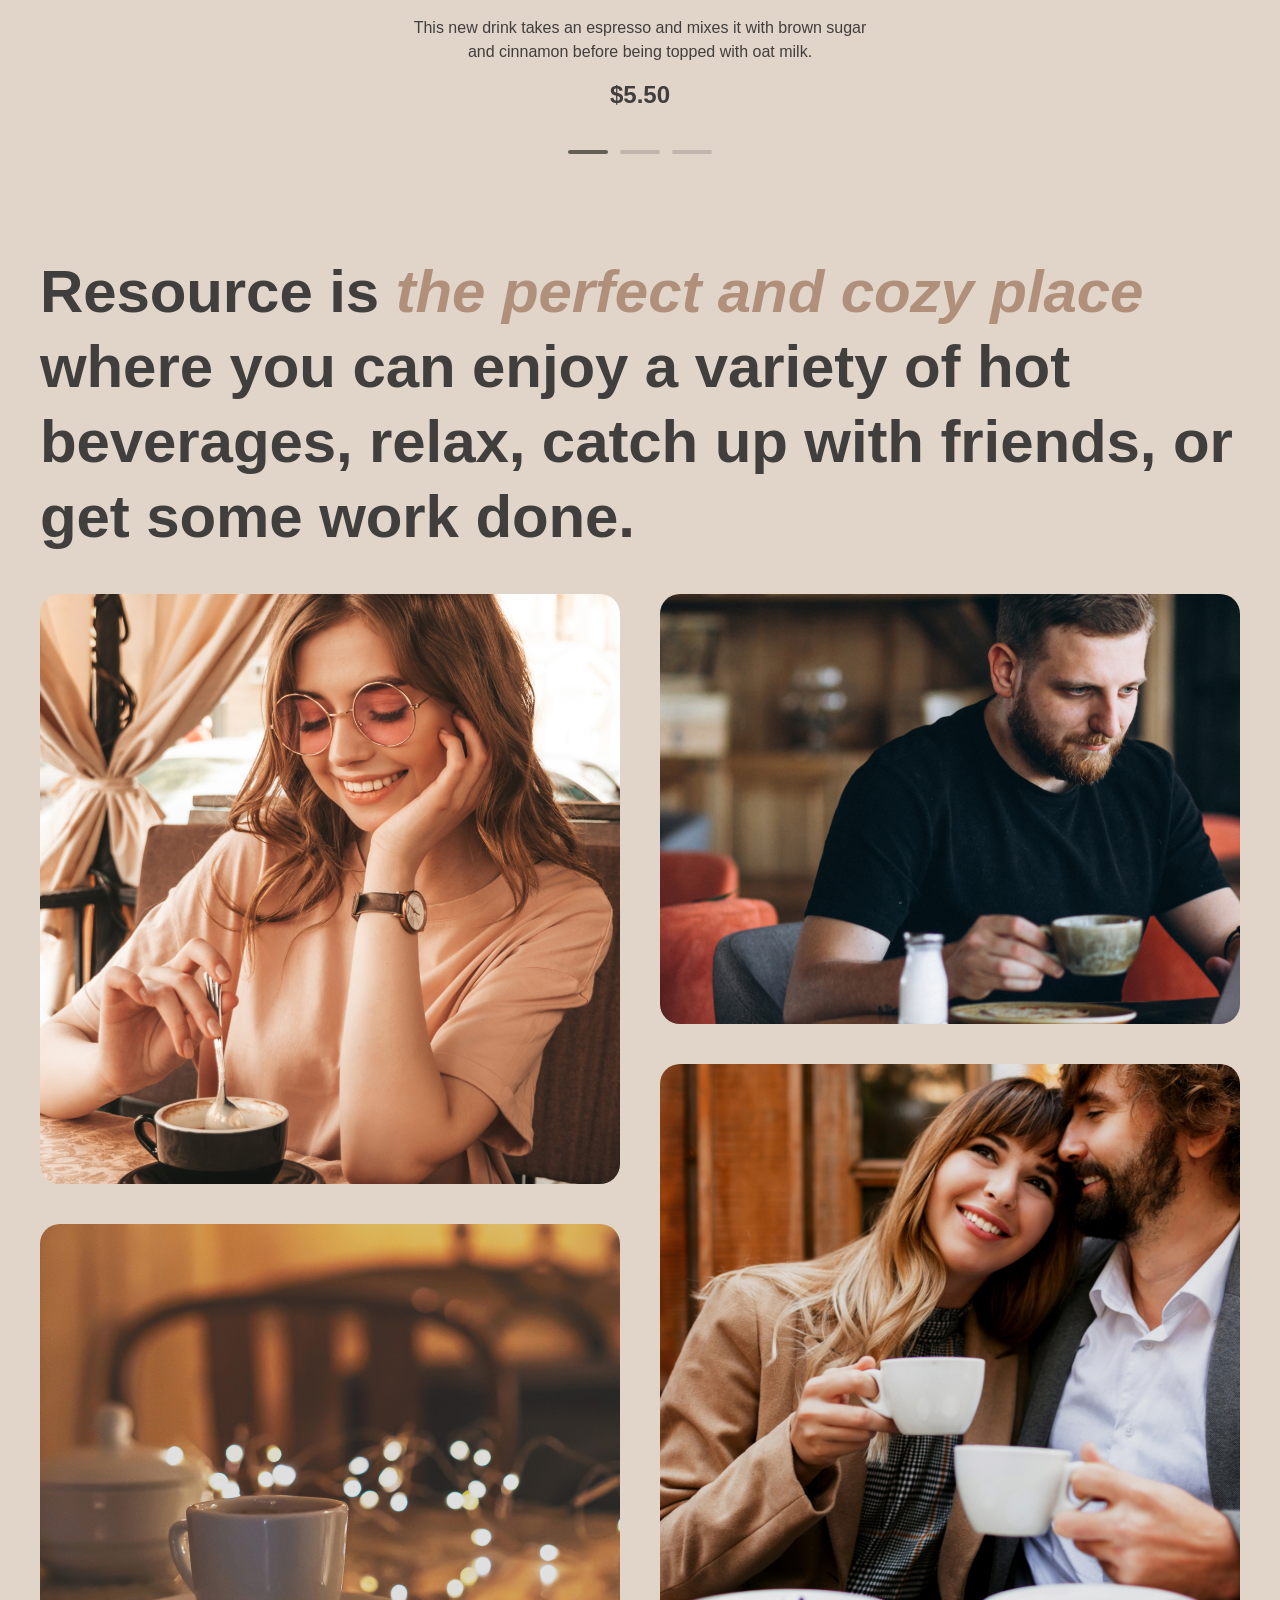
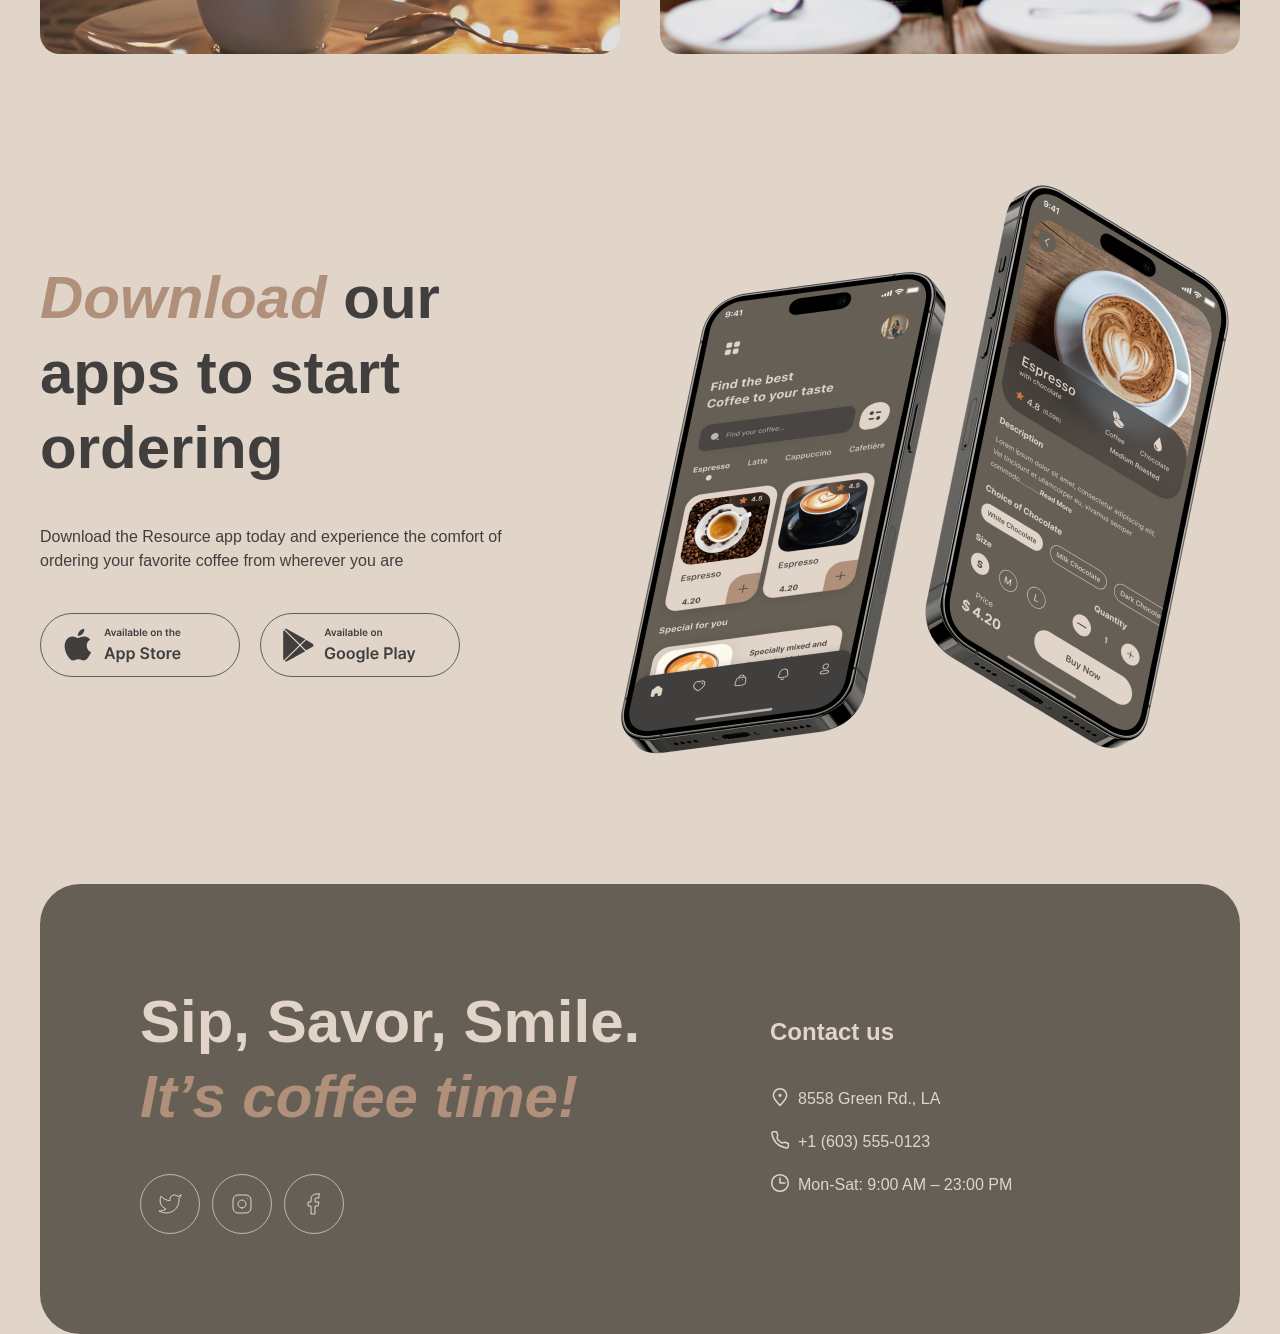
==== commit e21ac38c: "refactor: arrow buttons hover" ====
--- a/coffee-house/index.html
+++ b/coffee-house/index.html
@@ -40,17 +40,7 @@
                     for coffee lovers and those seeking a warm and inviting space to enjoy their favorite beverage.</p>
                 <button>
                     <span>Menu</span>
-                    <span class="coffee-cup__icon"><svg width="20" height="20" viewBox="0 0 20 20" fill="none"
-                                                        xmlns="http://www.w3.org/2000/svg">
-<path d="M14.1665 9.76667V11.6667C14.1665 14.8883 11.5548 17.5 8.33317 17.5C5.11151 17.5 2.49984 14.8883 2.49984 11.6667V9.76667C2.49984 9.4353 2.76847 9.16667 3.09984 9.16667H13.5665C13.8979 9.16667 14.1665 9.4353 14.1665 9.76667Z"
-      stroke="#403F3D" stroke-width="1.5" stroke-linecap="round" stroke-linejoin="round"/>
-<path d="M9.99984 7.49996C9.99984 6.66663 10.5951 5.83329 11.7856 5.83329C13.1005 5.83329 14.1665 4.7673 14.1665 3.45234V2.91663"
-      stroke="#403F3D" stroke-width="1.5" stroke-linecap="round" stroke-linejoin="round"/>
-<path d="M6.66683 7.5V7.08333C6.66683 5.70262 7.78612 4.58333 9.16683 4.58333C10.0873 4.58333 10.8335 3.83714 10.8335 2.91667V2.5"
-      stroke="#403F3D" stroke-width="1.5" stroke-linecap="round" stroke-linejoin="round"/>
-<path d="M13.3335 9.16663H15.4168C16.5674 9.16663 17.5002 10.0994 17.5002 11.25C17.5002 12.4006 16.5674 13.3333 15.4168 13.3333H14.1668"
-      stroke="#403F3D" stroke-width="1.5" stroke-linecap="round" stroke-linejoin="round"/>
-</svg></span>
+                    <span class="coffee-cup__icon"><img src="assets/icons/coffee-cup.svg" alt="coffee-cup"></span>
                 </button>
             </div>
         </div>
@@ -60,11 +50,12 @@
             <div class="favorite-container">
                 <h2>Choose your <span>favorite</span> coffee</h2>
                 <div class="slider-container">
-                    <svg width="60" height="60" viewBox="0 0 60 60" fill="none" xmlns="http://www.w3.org/2000/svg">
-                        <rect x="0.5" y="0.5" width="59" height="59" rx="29.5" stroke="#665F55"/>
-                        <path d="M36.5 30H24M24 30L30 24M24 30L30 36" stroke="#403F3D" stroke-linecap="round"
-                              stroke-linejoin="round"/>
-                    </svg>
+                    <button>
+                        <svg width="24" height="24" viewBox="0 0 24 24" fill="none" xmlns="http://www.w3.org/2000/svg">
+                            <path d="M18.5 12H6M6 12L12 6M6 12L12 18" stroke="#403F3D" stroke-linecap="round"
+                                  stroke-linejoin="round"/>
+                        </svg>
+                    </button>
                     <div class="slider__item">
                         <img src="assets/images/coffee-slider-1.png" alt="coffee-slider-1">
                         <div class="slider__item-info">
@@ -75,11 +66,12 @@
                             <h3>$5.50</h3>
                         </div>
                     </div>
-                    <svg width="60" height="60" viewBox="0 0 60 60" fill="none" xmlns="http://www.w3.org/2000/svg">
-                        <rect x="0.5" y="0.5" width="59" height="59" rx="29.5" stroke="#665F55"/>
-                        <path d="M24 30H36.5M36.5 30L30.5 24M36.5 30L30.5 36" stroke="#403F3D" stroke-linecap="round"
-                              stroke-linejoin="round"/>
-                    </svg>
+                    <button>
+                        <svg width="24" height="24" viewBox="0 0 24 24" fill="none" xmlns="http://www.w3.org/2000/svg">
+                            <path d="M6 12H18.5M18.5 12L12.5 6M18.5 12L12.5 18" stroke="#403F3D" stroke-linecap="round"
+                                  stroke-linejoin="round"/>
+                        </svg>
+                    </button>
                 </div>
                 <div class="slider__controls">
                     <svg width="40" height="4" viewBox="0 0 40 4" fill="none" xmlns="http://www.w3.org/2000/svg">
--- a/coffee-house/index.css
+++ b/coffee-house/index.css
@@ -144,6 +144,21 @@
     align-items: center;
 }
 
+.slider-container button img {
+    padding: 18px;
+}
+
+.slider-container button {
+    border-radius: 50%;
+    border: 1px solid #665F55;
+    background-color: #E1D4C9;
+    padding: 0;
+    box-sizing: border-box;
+    width: 60px;
+    height: 60px;
+    transition: background-color 0.5s ease;
+}
+
 .slider__item {
     display: flex;
     flex-direction: column;
@@ -298,6 +313,7 @@
     display: flex;
     gap: 12px;
 }
+
 #contacts h2 {
     text-align: unset;
     color: #E1D4C9;
@@ -308,6 +324,7 @@
     flex-direction: column;
     gap: 16px;
 }
+
 #contacts .contacts__info h3 {
     font-family: 'Inter', sans-serif;
     font-weight: 600;
@@ -409,7 +426,7 @@
         align-items: center;
     }
 
-    .slider-container svg {
+    .slider-container button {
         display: none;
     }
 
@@ -461,4 +478,12 @@
             opacity: 1;
         }
     }
+
+    #favorite .slider-container button:hover svg path {
+        stroke: #E1D4C9;
+    }
+
+    #favorite .slider-container button:hover {
+        background-color: #665F55;
+    }
 }
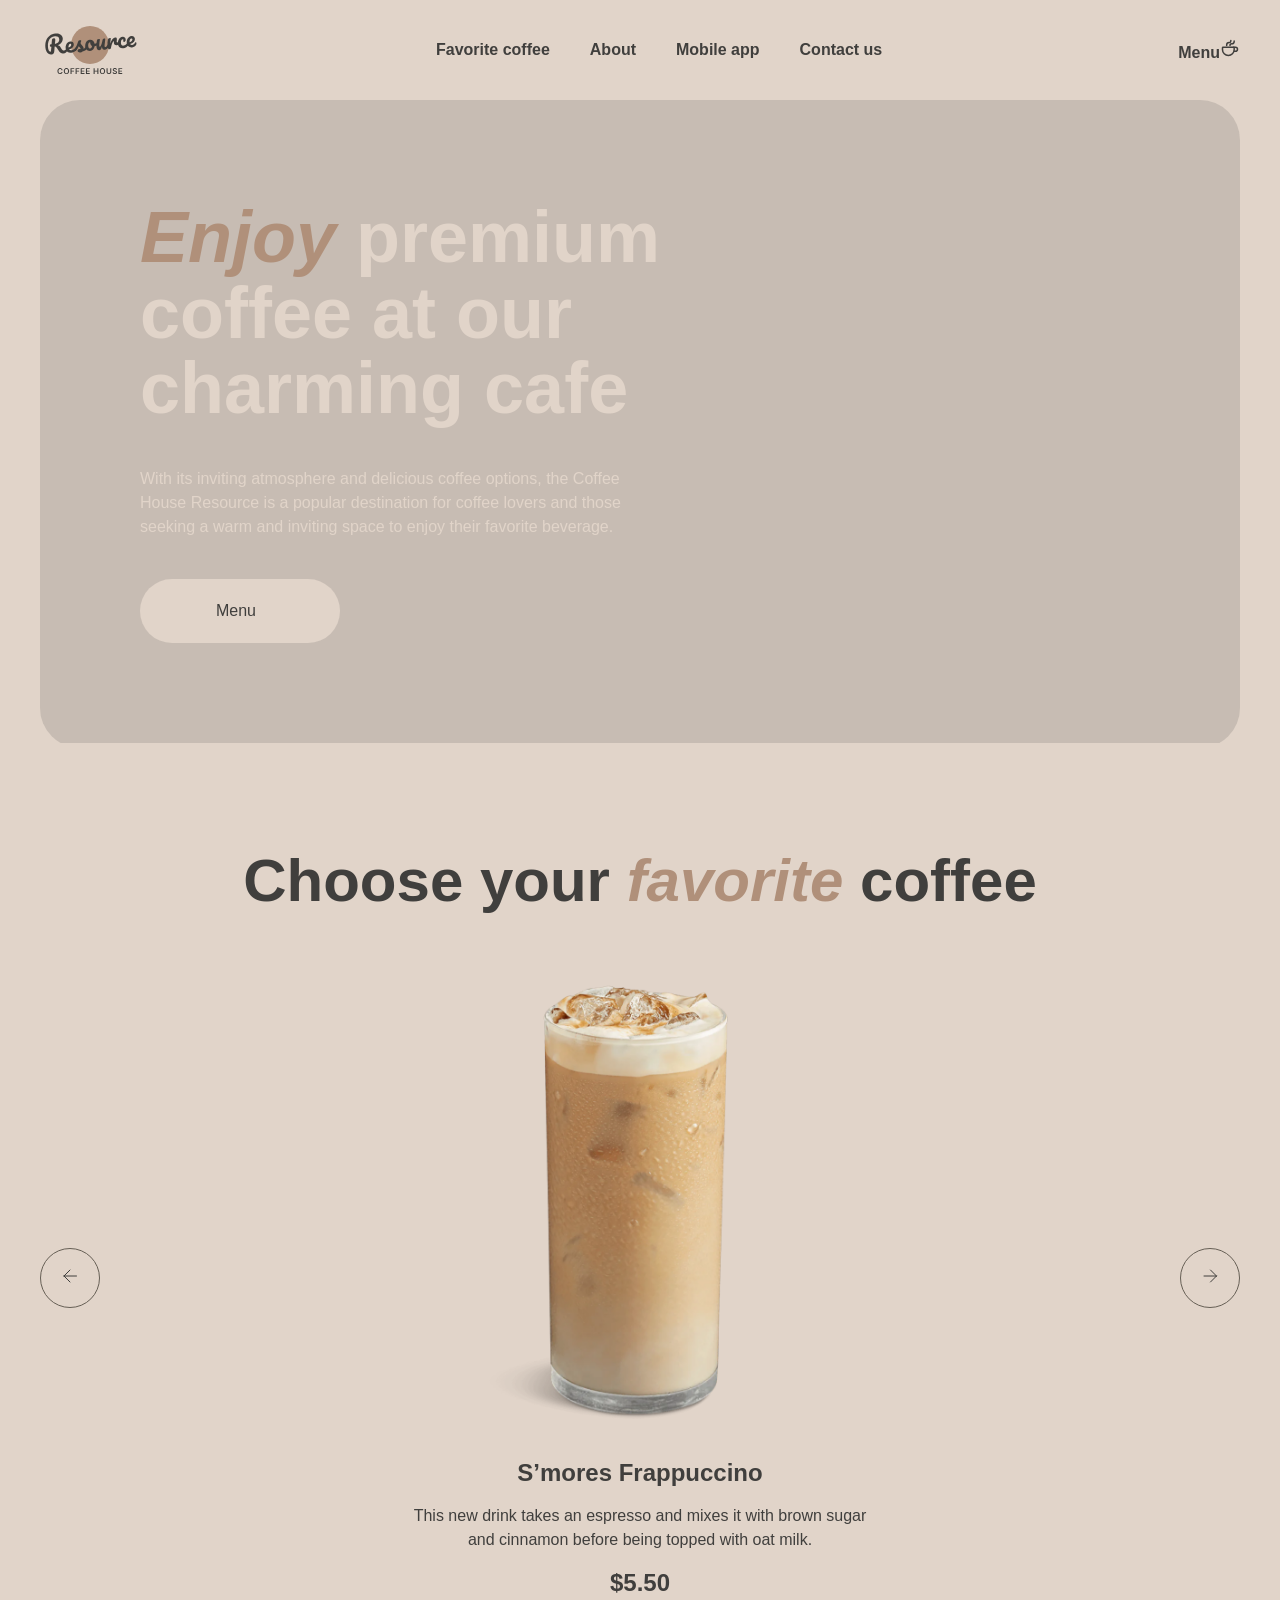
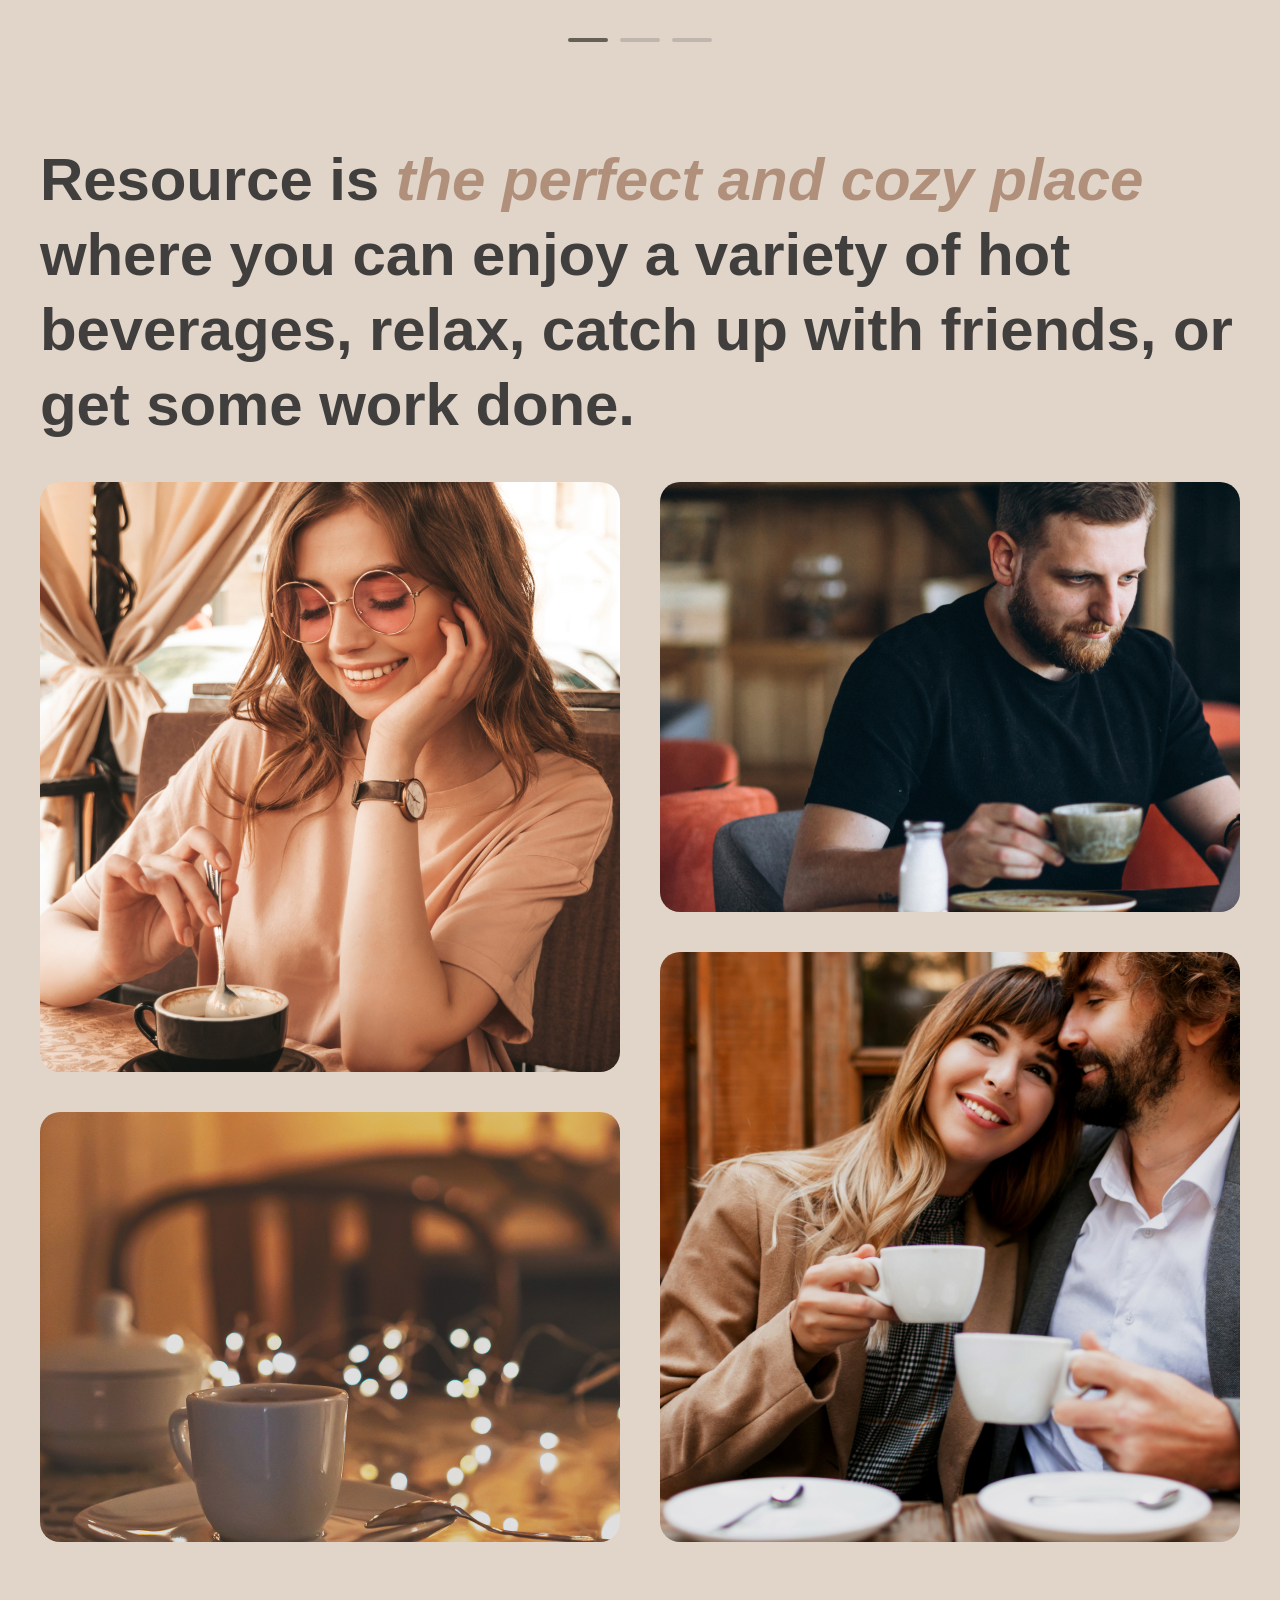
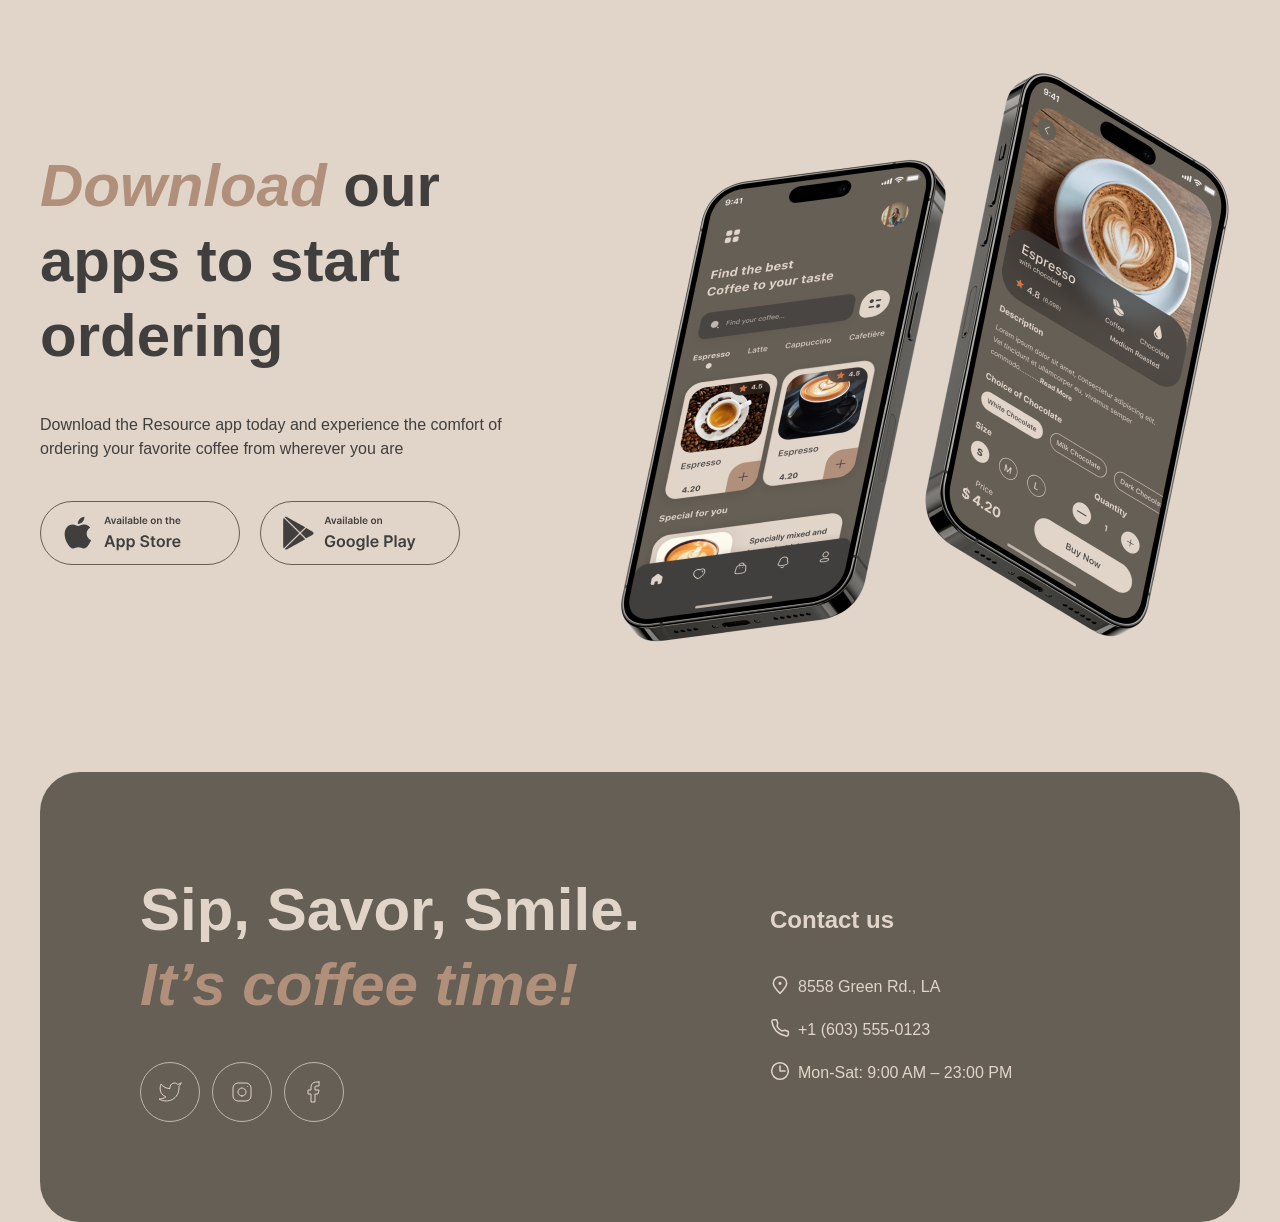
==== commit 1c431772: "feat: header draft" ====
--- a/coffee-house/index.html
+++ b/coffee-house/index.html
@@ -10,7 +10,7 @@
 </head>
 <body>
 <header>
-    <div>
+    <div class="container">
         <img src="assets/icons/logo.svg" alt="logo">
         <ul>
             <li><a href="#favorite">Favorite coffee</a></li>
@@ -18,10 +18,7 @@
             <li><a href="#mobile-app">Mobile app</a></li>
             <li><a href="#contacts">Contact us</a></li>
         </ul>
-        <div>
-            <span>Menu</span>
-            <img src="assets/icons/coffee-cup.svg" alt="coffee cup">
-        </div>
+        <a><span>Menu</span><span><img src="assets/icons/coffee-cup.svg" alt="coffee cup"></span></a>
     </div>
 </header>
 <main>
--- a/coffee-house/index.css
+++ b/coffee-house/index.css
@@ -18,7 +18,7 @@
 }
 
 header {
-    padding-bottom: 20px;
+    padding: 20px 0;
 }
 
 main {
@@ -54,6 +54,26 @@
 h2 span {
     font-style: italic;
     color: #B0907A;
+}
+
+header .container {
+    display: flex;
+    justify-content: space-between;
+    align-items: center;
+}
+header ul {
+    display: flex;
+    list-style-type: none;
+    gap: 40px;
+    align-items: center;
+    padding: 0;
+}
+header a {
+    text-decoration: none;
+    color: #403F3D;
+    font-family: Inter, sans-serif;
+    font-weight: 600;
+    transition: color 0.5s ease;
 }
 
 #hero {
@@ -157,6 +177,7 @@
     width: 60px;
     height: 60px;
     transition: background-color 0.5s ease;
+    cursor: pointer;
 }
 
 .slider__item {
